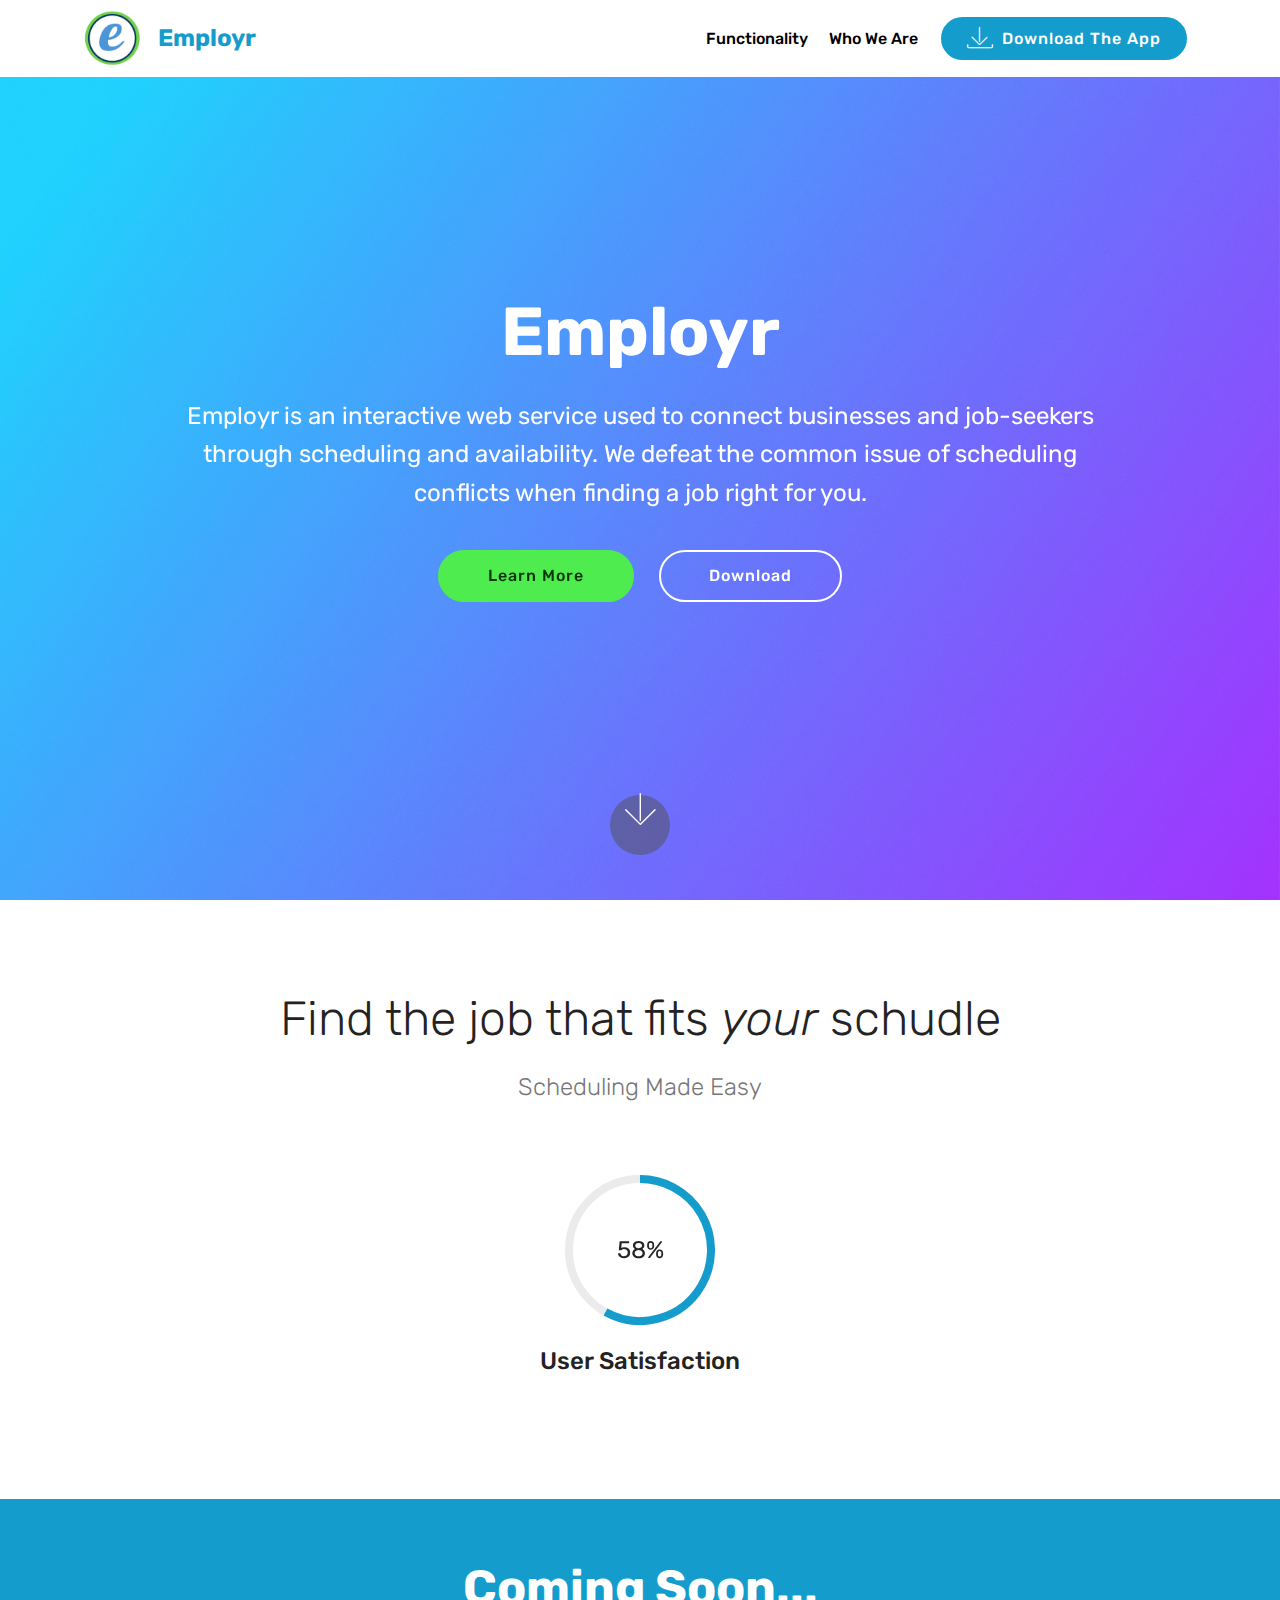
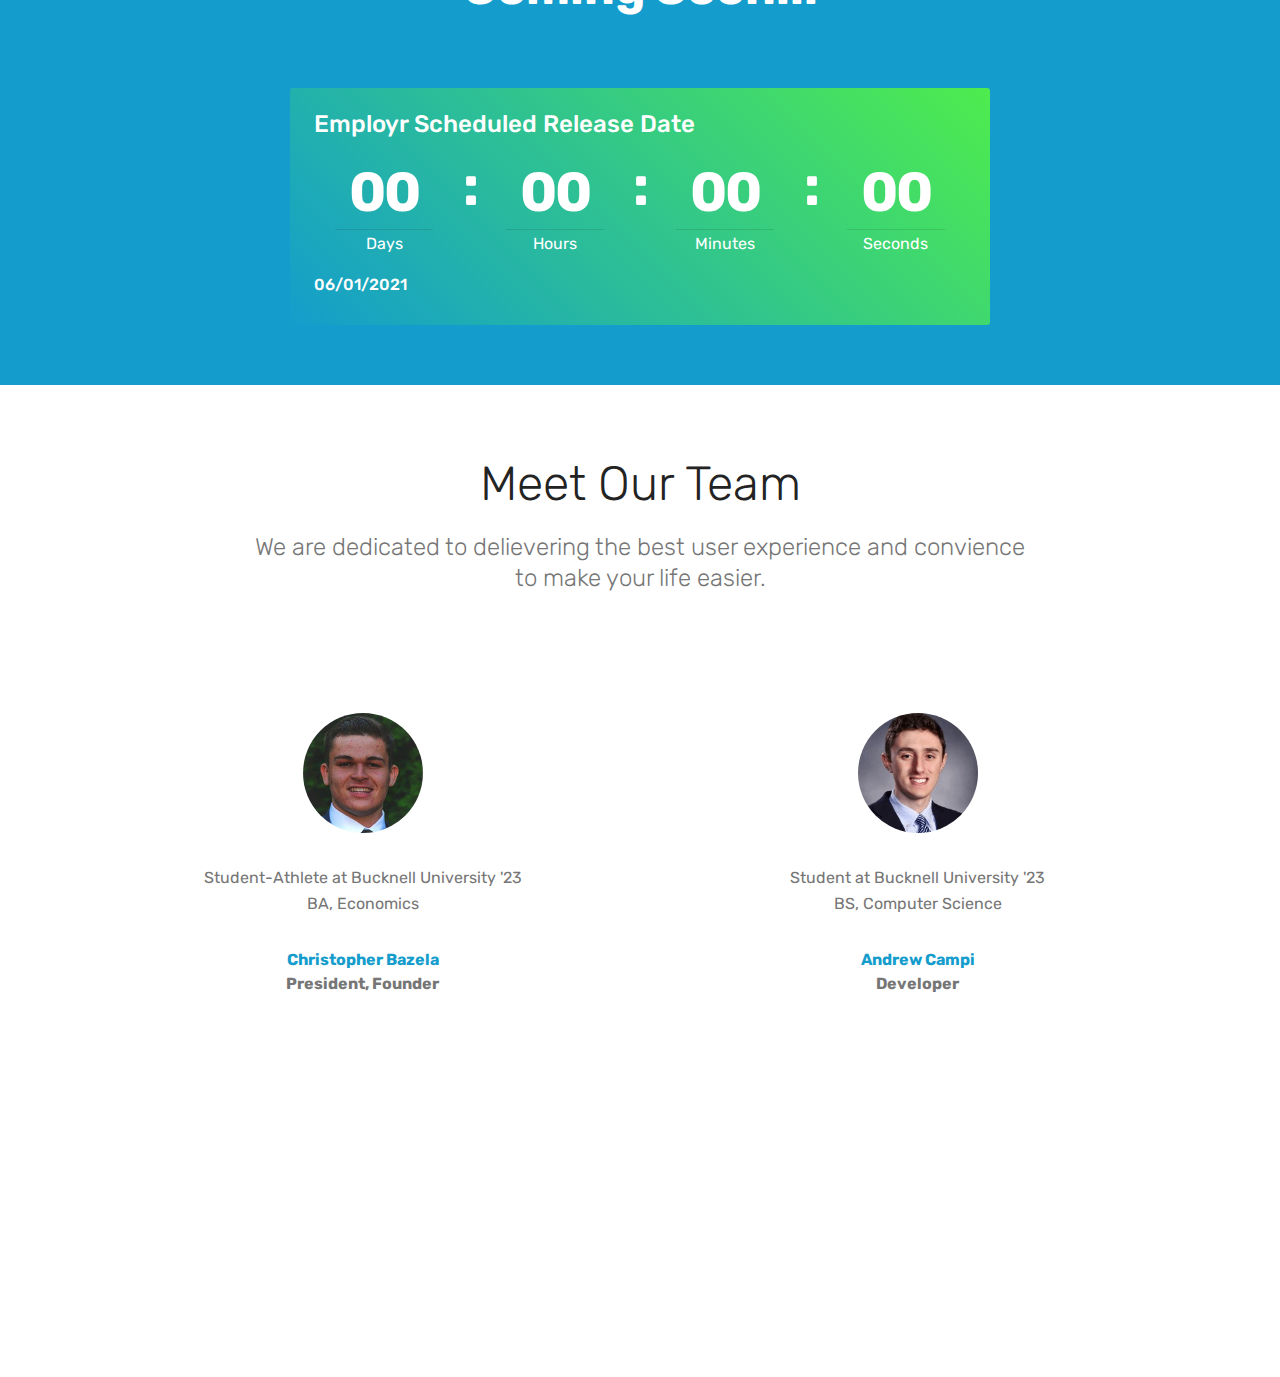
==== index.html @ 2eb3cd63 "create github pages" ====
<!DOCTYPE html>
<html  >
<head>
  <!-- Site made with Mobirise Website Builder v4.12.3, https://mobirise.com -->
  <meta charset="UTF-8">
  <meta http-equiv="X-UA-Compatible" content="IE=edge">
  <meta name="generator" content="Mobirise v4.12.3, mobirise.com">
  <meta name="viewport" content="width=device-width, initial-scale=1, minimum-scale=1">
  <link rel="shortcut icon" href="assets/images/employr1.png" type="image/x-icon">
  <meta name="description" content="">
  
  
  <title>Employr</title>
  <link rel="stylesheet" href="assets/web/assets/mobirise-icons/mobirise-icons.css">
  <link rel="stylesheet" href="assets/bootstrap/css/bootstrap.min.css">
  <link rel="stylesheet" href="assets/bootstrap/css/bootstrap-grid.min.css">
  <link rel="stylesheet" href="assets/bootstrap/css/bootstrap-reboot.min.css">
  <link rel="stylesheet" href="assets/socicon/css/styles.css">
  <link rel="stylesheet" href="assets/dropdown/css/style.css">
  <link rel="stylesheet" href="assets/as-pie-progress/css/progress.min.css">
  <link rel="stylesheet" href="assets/tether/tether.min.css">
  <link rel="stylesheet" href="assets/theme/css/style.css">
  <link rel="preload" as="style" href="assets/mobirise/css/mbr-additional.css"><link rel="stylesheet" href="assets/mobirise/css/mbr-additional.css" type="text/css">
  
  
  
</head>
<body>
  <section class="menu cid-sbrIBU6WSf" once="menu" id="menu2-0">

    

    <nav class="navbar navbar-expand beta-menu navbar-dropdown align-items-center navbar-fixed-top navbar-toggleable-sm">
        <button class="navbar-toggler navbar-toggler-right" type="button" data-toggle="collapse" data-target="#navbarSupportedContent" aria-controls="navbarSupportedContent" aria-expanded="false" aria-label="Toggle navigation">
            <div class="hamburger">
                <span></span>
                <span></span>
                <span></span>
                <span></span>
            </div>
        </button>
        <div class="menu-logo">
            <div class="navbar-brand">
                <span class="navbar-logo">
                    <a href="Downloads.html">
                        <img src="assets/images/employr1.png" alt="Mobirise" title="" style="height: 3.8rem;">
                    </a>
                </span>
                <span class="navbar-caption-wrap"><a class="navbar-caption text-primary display-5" href="index.html">
                        Employr</a></span>
            </div>
        </div>
        <div class="collapse navbar-collapse" id="navbarSupportedContent">
            <ul class="navbar-nav nav-dropdown" data-app-modern-menu="true"><li class="nav-item">
                    <a class="nav-link link text-black display-4" href="Function.html">Functionality</a>
                </li><li class="nav-item"><a class="nav-link link text-black display-4" href="WhoWeAre.html">Who We Are</a></li></ul>
            <div class="navbar-buttons mbr-section-btn"><a class="btn btn-sm btn-primary display-4" href="Downloads.html"><span class="mbri-save mbr-iconfont mbr-iconfont-btn"></span>
                    Download The App</a></div>
        </div>
    </nav>
</section>

<section class="engine"><a href="https://mobirise.info/n">free simple website templates</a></section><section class="cid-sbrJjK91wF mbr-fullscreen mbr-parallax-background" id="header2-2">

    

    

    <div class="container align-center">
        <div class="row justify-content-md-center">
            <div class="mbr-white col-md-10">
                <h1 class="mbr-section-title mbr-bold pb-3 mbr-fonts-style display-1">
                    Employr</h1>
                
                <p class="mbr-text pb-3 mbr-fonts-style display-5">
                    Employr is an interactive web service used to connect businesses and job-seekers through scheduling and availability. We defeat the common issue of scheduling conflicts when finding a job right for you. </p>
                <div class="mbr-section-btn"><a class="btn btn-md btn-success display-4" href="Function.html">Learn More</a>
                    <a class="btn btn-md btn-white-outline display-4" href="Downloads.html">Download</a></div>
            </div>
        </div>
    </div>
    <div class="mbr-arrow hidden-sm-down" aria-hidden="true">
        <a href="#next">
            <i class="mbri-down mbr-iconfont"></i>
        </a>
    </div>
</section>

<section class="progress-bars3 cid-sbrNNLN3CO" id="progress-bars3-9">
 
     

    
    
    <div class="container">
        <h2 class="mbr-section-title pb-3 align-center mbr-fonts-style display-2">Find the job that fits&nbsp;<em>your</em>&nbsp;schudle</h2>

        <h3 class="mbr-section-subtitle mbr-fonts-style display-5">Scheduling Made Easy</h3>
    
        <div class="media-container-row pt-5 mt-2">
            <div class="card p-3 align-center">
                <div class="wrap">
                    <div class="pie_progress progress1" role="progressbar" data-goal="100">
                        <p class="pie_progress__number mbr-fonts-style display-5">15,000</p>
                    </div>
                </div> 
                <div class="mbr-crt-title pt-3">
                    <h4 class="card-title py-2 mbr-fonts-style display-5">
                        User Satisfaction</h4>
                </div>                 
            </div>

            

            

            

            

            
        </div>
</div></section>

<section class="countdown2 cid-sbrNPeKrPD" id="countdown2-a">

    

    

    <div class="container">
        <h2 class="mbr-section-title pb-3 align-center mbr-fonts-style display-2"><strong>
            Coming Soon...</strong></h2>
        
    </div>
    <div class="container pt-5 mt-2">
        <div class=" countdown-cont align-center p-4">
            <div class="event-name align-left mbr-white ">
                <h4 class="mbr-fonts-style display-5">Employr Scheduled Release Date</h4>
            </div>
            <div class="countdown align-center py-2" data-due-date="2021/06/01">
            </div>
            <div class="daysCountdown col-xs-3 col-sm-3 col-md-3" title="Days"></div>
            <div class="hoursCountdown col-xs-3 col-sm-3 col-md-3" title="Hours"></div>
            <div class="minutesCountdown col-xs-3 col-sm-3 col-md-3" title="Minutes"></div>
            <div class="secondsCountdown col-xs-3 col-sm-3 col-md-3" title="Seconds"></div>
            <div class="event-date align-left mbr-white">
                <h5 class="mbr-fonts-style display-7">06/01/2021</h5>
            </div>
        </div>

        
    </div>
</section>

<section class="testimonials1 cid-sbHWPB9RKj" id="testimonials1-n">

    

    
    <div class="container">
        <div class="media-container-row">
            <div class="title col-12 align-center">
                <h2 class="pb-3 mbr-fonts-style display-2">
                    Meet Our Team</h2>
                <h3 class="mbr-section-subtitle mbr-light pb-3 mbr-fonts-style display-5">We are dedicated to delievering the best user experience and convience<br>to make your life easier.</h3>
            </div>
        </div>
    </div>

    <div class="container pt-3 mt-2">
        <div class="media-container-row">
            <div class="mbr-testimonial p-3 align-center col-12 col-md-6">
                <div class="panel-item p-3">
                    <div class="card-block">
                        <div class="testimonial-photo">
                            <a href="WhoWeAre.html"><img src="assets/images/chris-200x200.jpg" alt="" title=""></a>
                        </div>
                        <p class="mbr-text mbr-fonts-style display-7">
                           Student-Athlete at Bucknell University '23<br>BA, Economics<br></p>
                    </div>
                    <div class="card-footer">
                        <div class="mbr-author-name mbr-bold mbr-fonts-style display-7"><a href="WhoWeAre.html"><strong>Christopher Bazela</strong></a></div>
                        <small class="mbr-author-desc mbr-italic mbr-light mbr-fonts-style display-7"><strong>President, Founder</strong></small>
                    </div>
                </div>
            </div>

            <div class="mbr-testimonial p-3 align-center col-12 col-md-6">
                <div class="panel-item p-3">
                    <div class="card-block">
                        <div class="testimonial-photo">
                            <a href="WhoWeAre.html"><img src="assets/images/andrew-193x192.png" alt="" title=""></a>
                        </div>
                        <p class="mbr-text mbr-fonts-style display-7">Student at Bucknell University '23<br>BS, Computer Science</p>
                    </div>
                    <div class="card-footer">
                        <div class="mbr-author-name mbr-bold mbr-fonts-style display-7"><a href="WhoWeAre.html"><strong>Andrew Campi</strong></a></div>
                        <small class="mbr-author-desc mbr-italic mbr-light mbr-fonts-style display-7"><strong>
                               Developer
                        </strong></small>
                    </div>
                </div>
            </div>

            

            

            

            
        </div>
    </div>   
</section>

<section class="footer3 cid-sbrJVJqNOJ mbr-reveal" id="footer3-3">

    

    

    <div class="container">
        <div class="media-container-row content">
            <div class="col-md-2 col-sm-4">
                <div class="mb-3 img-logo">
                    
                         <img src="assets/images/employr1.png" alt="Mobirise" title="">
                    
                </div>
                <p class="mbr-fonts-style foot-logo display-7"></p>
            </div>
            <div class="col-md-3 col-sm-4">
                <p class="mb-4 mbr-fonts-style foot-title display-7">Location</p>
                <p class="mbr-text mbr-links-column mbr-fonts-style display-7">United States</p>
            </div>
            <div class="col-md-3 col-sm-4">
                <p class="mb-4 mbr-fonts-style foot-title display-7">
                    Contact</p>
                <p class="mbr-text mbr-fonts-style mbr-links-column display-7">Email: &nbsp; ___@__.com</p>
            </div>
            <div class="col-md-4 col-sm-12">
                <p class="mb-4 mbr-fonts-style foot-title display-7">Download Links</p>
                <p class="mbr-text form-text mbr-fonts-style display-7"><a href="Downloads.html">IOS</a><br><a href="Downloads.html">Android</a></p>
                

            </div>
        </div>
        <div class="footer-lower">
            <div class="media-container-row">
                <div class="col-sm-12">
                    <hr>
                </div>
            </div>
            <div class="media-container-row">
                <div class="col-sm-6 copyright">
                    <p class="mbr-text mbr-fonts-style display-7">
                        © Copyright 2020 - All Rights Reserved</p>
                </div>
                <div class="col-md-6">
                    <div class="social-list align-right">
                        <div class="soc-item">
                            
                                <span class="mbr-iconfont mbr-iconfont-social socicon-twitter socicon"></span>
                            
                        </div>
                        <div class="soc-item">
                            
                                <span class="mbr-iconfont mbr-iconfont-social socicon-facebook socicon"></span>
                            
                        </div>
                        <div class="soc-item">
                            
                                <span class="mbr-iconfont mbr-iconfont-social socicon-youtube socicon"></span>
                            
                        </div>
                        
                        
                        
                    </div>
                </div>
            </div>
        </div>
    </div>
</section>


  <script src="assets/web/assets/jquery/jquery.min.js"></script>
  <script src="assets/popper/popper.min.js"></script>
  <script src="assets/bootstrap/js/bootstrap.min.js"></script>
  <script src="assets/smoothscroll/smooth-scroll.js"></script>
  <script src="assets/dropdown/js/nav-dropdown.js"></script>
  <script src="assets/dropdown/js/navbar-dropdown.js"></script>
  <script src="assets/touchswipe/jquery.touch-swipe.min.js"></script>
  <script src="assets/parallax/jarallax.min.js"></script>
  <script src="assets/as-pie-progress/jquery-as-pie-progress.min.js"></script>
  <script src="assets/countdown/jquery.countdown.min.js"></script>
  <script src="assets/tether/tether.min.js"></script>
  <script src="assets/theme/js/script.js"></script>
  <script src="assets/formoid/formoid.min.js"></script>
  
  
</body>
</html>
---- assets/web/assets/mobirise-icons/mobirise-icons.css ----
@font-face {
  font-family: 'MobiriseIcons';
  src:  url('mobirise-icons.eot?spat4u');
  src:  url('mobirise-icons.eot?spat4u#iefix') format('embedded-opentype'),
    url('mobirise-icons.ttf?spat4u') format('truetype'),
    url('mobirise-icons.woff?spat4u') format('woff'),
    url('mobirise-icons.svg?spat4u#MobiriseIcons') format('svg');
  font-weight: normal;
  font-style: normal;
  font-display: swap;
}

[class^="mbri-"], [class*=" mbri-"] {
  /* use !important to prevent issues with browser extensions that change fonts */
  font-family: MobiriseIcons !important;
  speak: none;
  font-style: normal;
  font-weight: normal;
  font-variant: normal;
  text-transform: none;
  line-height: 1;

  /* Better Font Rendering =========== */
  -webkit-font-smoothing: antialiased;
  -moz-osx-font-smoothing: grayscale;
}

.mbri-add-submenu:before {
  content: "\e900";
}
.mbri-alert:before {
  content: "\e901";
}
.mbri-align-center:before {
  content: "\e902";
}
.mbri-align-justify:before {
  content: "\e903";
}
.mbri-align-left:before {
  content: "\e904";
}
.mbri-align-right:before {
  content: "\e905";
}
.mbri-android:before {
  content: "\e906";
}
.mbri-apple:before {
  content: "\e907";
}
.mbri-arrow-down:before {
  content: "\e908";
}
.mbri-arrow-next:before {
  content: "\e909";
}
.mbri-arrow-prev:before {
  content: "\e90a";
}
.mbri-arrow-up:before {
  content: "\e90b";
}
.mbri-bold:before {
  content: "\e90c";
}
.mbri-bookmark:before {
  content: "\e90d";
}
.mbri-bootstrap:before {
  content: "\e90e";
}
.mbri-briefcase:before {
  content: "\e90f";
}
.mbri-browse:before {
  content: "\e910";
}
.mbri-bulleted-list:before {
  content: "\e911";
}
.mbri-calendar:before {
  content: "\e912";
}
.mbri-camera:before {
  content: "\e913";
}
.mbri-cart-add:before {
  content: "\e914";
}
.mbri-cart-full:before {
  content: "\e915";
}
.mbri-cash:before {
  content: "\e916";
}
.mbri-change-style:before {
  content: "\e917";
}
.mbri-chat:before {
  content: "\e918";
}
.mbri-clock:before {
  content: "\e919";
}
.mbri-close:before {
  content: "\e91a";
}
.mbri-cloud:before {
  content: "\e91b";
}
.mbri-code:before {
  content: "\e91c";
}
.mbri-contact-form:before {
  content: "\e91d";
}
.mbri-credit-card:before {
  content: "\e91e";
}
.mbri-cursor-click:before {
  content: "\e91f";
}
.mbri-cust-feedback:before {
  content: "\e920";
}
.mbri-database:before {
  content: "\e921";
}
.mbri-delivery:before {
  content: "\e922";
}
.mbri-desktop:before {
  content: "\e923";
}
.mbri-devices:before {
  content: "\e924";
}
.mbri-down:before {
  content: "\e925";
}
.mbri-download:before {
  content: "\e989";
}
.mbri-drag-n-drop:before {
  content: "\e927";
}
.mbri-drag-n-drop2:before {
  content: "\e928";
}
.mbri-edit:before {
  content: "\e929";
}
.mbri-edit2:before {
  content: "\e92a";
}
.mbri-error:before {
  content: "\e92b";
}
.mbri-extension:before {
  content: "\e92c";
}
.mbri-features:before {
  content: "\e92d";
}
.mbri-file:before {
  content: "\e92e";
}
.mbri-flag:before {
  content: "\e92f";
}
.mbri-folder:before {
  content: "\e930";
}
.mbri-gift:before {
  content: "\e931";
}
.mbri-github:before {
  content: "\e932";
}
.mbri-globe:before {
  content: "\e933";
}
.mbri-globe-2:before {
  content: "\e934";
}
.mbri-growing-chart:before {
  content: "\e935";
}
.mbri-hearth:before {
  content: "\e936";
}
.mbri-help:before {
  content: "\e937";
}
.mbri-home:before {
  content: "\e938";
}
.mbri-hot-cup:before {
  content: "\e939";
}
.mbri-idea:before {
  content: "\e93a";
}
.mbri-image-gallery:before {
  content: "\e93b";
}
.mbri-image-slider:before {
  content: "\e93c";
}
.mbri-info:before {
  content: "\e93d";
}
.mbri-italic:before {
  content: "\e93e";
}
.mbri-key:before {
  content: "\e93f";
}
.mbri-laptop:before {
  content: "\e940";
}
.mbri-layers:before {
  content: "\e941";
}
.mbri-left-right:before {
  content: "\e942";
}
.mbri-left:before {
  content: "\e943";
}
.mbri-letter:before {
  content: "\e944";
}
.mbri-like:before {
  content: "\e945";
}
.mbri-link:before {
  content: "\e946";
}
.mbri-lock:before {
  content: "\e947";
}
.mbri-login:before {
  content: "\e948";
}
.mbri-logout:before {
  content: "\e949";
}
.mbri-magic-stick:before {
  content: "\e94a";
}
.mbri-map-pin:before {
  content: "\e94b";
}
.mbri-menu:before {
  content: "\e94c";
}
.mbri-mobile:before {
  content: "\e94d";
}
.mbri-mobile2:before {
  content: "\e94e";
}
.mbri-mobirise:before {
  content: "\e94f";
}
.mbri-more-horizontal:before {
  content: "\e950";
}
.mbri-more-vertical:before {
  content: "\e951";
}
.mbri-music:before {
  content: "\e952";
}
.mbri-new-file:before {
  content: "\e953";
}
.mbri-numbered-list:before {
  content: "\e954";
}
.mbri-opened-folder:before {
  content: "\e955";
}
.mbri-pages:before {
  content: "\e956";
}
.mbri-paper-plane:before {
  content: "\e957";
}
.mbri-paperclip:before {
  content: "\e958";
}
.mbri-photo:before {
  content: "\e959";
}
.mbri-photos:before {
  content: "\e95a";
}
.mbri-pin:before {
  content: "\e95b";
}
.mbri-play:before {
  content: "\e95c";
}
.mbri-plus:before {
  content: "\e95d";
}
.mbri-preview:before {
  content: "\e95e";
}
.mbri-print:before {
  content: "\e95f";
}
.mbri-protect:before {
  content: "\e960";
}
.mbri-question:before {
  content: "\e961";
}
.mbri-quote-left:before {
  content: "\e962";
}
.mbri-quote-right:before {
  content: "\e963";
}
.mbri-refresh:before {
  content: "\e964";
}
.mbri-responsive:before {
  content: "\e965";
}
.mbri-right:before {
  content: "\e966";
}
.mbri-rocket:before {
  content: "\e967";
}
.mbri-sad-face:before {
  content: "\e968";
}
.mbri-sale:before {
  content: "\e969";
}
.mbri-save:before {
  content: "\e96a";
}
.mbri-search:before {
  content: "\e96b";
}
.mbri-setting:before {
  content: "\e96c";
}
.mbri-setting2:before {
  content: "\e96d";
}
.mbri-setting3:before {
  content: "\e96e";
}
.mbri-share:before {
  content: "\e96f";
}
.mbri-shopping-bag:before {
  content: "\e970";
}
.mbri-shopping-basket:before {
  content: "\e971";
}
.mbri-shopping-cart:before {
  content: "\e972";
}
.mbri-sites:before {
  content: "\e973";
}
.mbri-smile-face:before {
  content: "\e974";
}
.mbri-speed:before {
  content: "\e975";
}
.mbri-star:before {
  content: "\e976";
}
.mbri-success:before {
  content: "\e977";
}
.mbri-sun:before {
  content: "\e978";
}
.mbri-sun2:before {
  content: "\e979";
}
.mbri-tablet:before {
  content: "\e97a";
}
.mbri-tablet-vertical:before {
  content: "\e97b";
}
.mbri-target:before {
  content: "\e97c";
}
.mbri-timer:before {
  content: "\e97d";
}
.mbri-to-ftp:before {
  content: "\e97e";
}
.mbri-to-local-drive:before {
  content: "\e97f";
}
.mbri-touch-swipe:before {
  content: "\e980";
}
.mbri-touch:before {
  content: "\e981";
}
.mbri-trash:before {
  content: "\e982";
}
.mbri-underline:before {
  content: "\e983";
}
.mbri-unlink:before {
  content: "\e984";
}
.mbri-unlock:before {
  content: "\e985";
}
.mbri-up-down:before {
  content: "\e986";
}
.mbri-up:before {
  content: "\e987";
}
.mbri-update:before {
  content: "\e988";
}
.mbri-upload:before {
 content: "\e926"; 
}
.mbri-user:before {
  content: "\e98a";
}
.mbri-user2:before {
  content: "\e98b";
}
.mbri-users:before {
  content: "\e98c";
}
.mbri-video:before {
  content: "\e98d";
}
.mbri-video-play:before {
  content: "\e98e";
}
.mbri-watch:before {
  content: "\e98f";
}
.mbri-website-theme:before {
  content: "\e990";
}
.mbri-wifi:before {
  content: "\e991";
}
.mbri-windows:before {
  content: "\e992";
}
.mbri-zoom-out:before {
  content: "\e993";
}
.mbri-redo:before {
  content: "\e994";
}
.mbri-undo:before {
  content: "\e995";
}
---- assets/socicon/css/styles.css ----
@charset "UTF-8";

@font-face {
  font-family: 'Socicon';
  src:  url('../fonts/socicon.eot');
  src:  url('../fonts/socicon.eot?#iefix') format('embedded-opentype'),
    url('../fonts/socicon.woff2') format('woff2'),
    url('../fonts/socicon.ttf') format('truetype'),
    url('../fonts/socicon.woff') format('woff'),
    url('../fonts/socicon.svg#socicon') format('svg');
  font-weight: normal;
  font-style: normal;
}

[data-icon]:before {
  font-family: "socicon" !important;
  content: attr(data-icon);
  font-style: normal !important;
  font-weight: normal !important;
  font-variant: normal !important;
  text-transform: none !important;
  speak: none;
  line-height: 1;
  -webkit-font-smoothing: antialiased;
  -moz-osx-font-smoothing: grayscale;
}

[class^="socicon-"], [class*=" socicon-"] {
  /* use !important to prevent issues with browser extensions that change fonts */
  font-family: 'Socicon' !important;
  speak: none;
  font-style: normal;
  font-weight: normal;
  font-variant: normal;
  text-transform: none;
  line-height: 1;

  /* Better Font Rendering =========== */
  -webkit-font-smoothing: antialiased;
  -moz-osx-font-smoothing: grayscale;
}

.socicon-eitaa:before {
  content: "\e97c";
}
.socicon-soroush:before {
  content: "\e97d";
}
.socicon-bale:before {
  content: "\e97e";
}
.socicon-zazzle:before {
  content: "\e97b";
}
.socicon-society6:before {
  content: "\e97a";
}
.socicon-redbubble:before {
  content: "\e979";
}
.socicon-avvo:before {
  content: "\e978";
}
.socicon-stitcher:before {
  content: "\e977";
}
.socicon-googlehangouts:before {
  content: "\e974";
}
.socicon-dlive:before {
  content: "\e975";
}
.socicon-vsco:before {
  content: "\e976";
}
.socicon-flipboard:before {
  content: "\e973";
}
.socicon-ubuntu:before {
  content: "\e958";
}
.socicon-artstation:before {
  content: "\e959";
}
.socicon-invision:before {
  content: "\e95a";
}
.socicon-torial:before {
  content: "\e95b";
}
.socicon-collectorz:before {
  content: "\e95c";
}
.socicon-seenthis:before {
  content: "\e95d";
}
.socicon-googleplaymusic:before {
  content: "\e95e";
}
.socicon-debian:before {
  content: "\e95f";
}
.socicon-filmfreeway:before {
  content: "\e960";
}
.socicon-gnome:before {
  content: "\e961";
}
.socicon-itchio:before {
  content: "\e962";
}
.socicon-jamendo:before {
  content: "\e963";
}
.socicon-mix:before {
  content: "\e964";
}
.socicon-sharepoint:before {
  content: "\e965";
}
.socicon-tinder:before {
  content: "\e966";
}
.socicon-windguru:before {
  content: "\e967";
}
.socicon-cdbaby:before {
  content: "\e968";
}
.socicon-elementaryos:before {
  content: "\e969";
}
.socicon-stage32:before {
  content: "\e96a";
}
.socicon-tiktok:before {
  content: "\e96b";
}
.socicon-gitter:before {
  content: "\e96c";
}
.socicon-letterboxd:before {
  content: "\e96d";
}
.socicon-threema:before {
  content: "\e96e";
}
.socicon-splice:before {
  content: "\e96f";
}
.socicon-metapop:before {
  content: "\e970";
}
.socicon-naver:before {
  content: "\e971";
}
.socicon-remote:before {
  content: "\e972";
}
.socicon-internet:before {
  content: "\e957";
}
.socicon-moddb:before {
  content: "\e94b";
}
.socicon-indiedb:before {
  content: "\e94c";
}
.socicon-traxsource:before {
  content: "\e94d";
}
.socicon-gamefor:before {
  content: "\e94e";
}
.socicon-pixiv:before {
  content: "\e94f";
}
.socicon-myanimelist:before {
  content: "\e950";
}
.socicon-blackberry:before {
  content: "\e951";
}
.socicon-wickr:before {
  content: "\e952";
}
.socicon-spip:before {
  content: "\e953";
}
.socicon-napster:before {
  content: "\e954";
}
.socicon-beatport:before {
  content: "\e955";
}
.socicon-hackerone:before {
  content: "\e956";
}
.socicon-hackernews:before {
  content: "\e946";
}
.socicon-smashwords:before {
  content: "\e947";
}
.socicon-kobo:before {
  content: "\e948";
}
.socicon-bookbub:before {
  content: "\e949";
}
.socicon-mailru:before {
  content: "\e94a";
}
.socicon-gitlab:before {
  content: "\e945";
}
.socicon-instructables:before {
  content: "\e944";
}
.socicon-portfolio:before {
  content: "\e943";
}
.socicon-codered:before {
  content: "\e940";
}
.socicon-origin:before {
  content: "\e941";
}
.socicon-nextdoor:before {
  content: "\e942";
}
.socicon-udemy:before {
  content: "\e93f";
}
.socicon-livemaster:before {
  content: "\e93e";
}
.socicon-crunchbase:before {
  content: "\e93b";
}
.socicon-homefy:before {
  content: "\e93c";
}
.socicon-calendly:before {
  content: "\e93d";
}
.socicon-realtor:before {
  content: "\e90f";
}
.socicon-tidal:before {
  content: "\e910";
}
.socicon-qobuz:before {
  content: "\e911";
}
.socicon-natgeo:before {
  content: "\e912";
}
.socicon-mastodon:before {
  content: "\e913";
}
.socicon-unsplash:before {
  content: "\e914";
}
.socicon-homeadvisor:before {
  content: "\e915";
}
.socicon-angieslist:before {
  content: "\e916";
}
.socicon-codepen:before {
  content: "\e917";
}
.socicon-slack:before {
  content: "\e918";
}
.socicon-openaigym:before {
  content: "\e919";
}
.socicon-logmein:before {
  content: "\e91a";
}
.socicon-fiverr:before {
  content: "\e91b";
}
.socicon-gotomeeting:before {
  content: "\e91c";
}
.socicon-aliexpress:before {
  content: "\e91d";
}
.socicon-guru:before {
  content: "\e91e";
}
.socicon-appstore:before {
  content: "\e91f";
}
.socicon-homes:before {
  content: "\e920";
}
.socicon-zoom:before {
  content: "\e921";
}
.socicon-alibaba:before {
  content: "\e922";
}
.socicon-craigslist:before {
  content: "\e923";
}
.socicon-wix:before {
  content: "\e924";
}
.socicon-redfin:before {
  content: "\e925";
}
.socicon-googlecalendar:before {
  content: "\e926";
}
.socicon-shopify:before {
  content: "\e927";
}
.socicon-freelancer:before {
  content: "\e928";
}
.socicon-seedrs:before {
  content: "\e929";
}
.socicon-bing:before {
  content: "\e92a";
}
.socicon-doodle:before {
  content: "\e92b";
}
.socicon-bonanza:before {
  content: "\e92c";
}
.socicon-squarespace:before {
  content: "\e92d";
}
.socicon-toptal:before {
  content: "\e92e";
}
.socicon-gust:before {
  content: "\e92f";
}
.socicon-ask:before {
  content: "\e930";
}
.socicon-trulia:before {
  content: "\e931";
}
.socicon-loomly:before {
  content: "\e932";
}
.socicon-ghost:before {
  content: "\e933";
}
.socicon-upwork:before {
  content: "\e934";
}
.socicon-fundable:before {
  content: "\e935";
}
.socicon-booking:before {
  content: "\e936";
}
.socicon-googlemaps:before {
  content: "\e937";
}
.socicon-zillow:before {
  content: "\e938";
}
.socicon-niconico:before {
  content: "\e939";
}
.socicon-toneden:before {
  content: "\e93a";
}
.socicon-augment:before {
  content: "\e908";
}
.socicon-bitbucket:before {
  content: "\e909";
}
.socicon-fyuse:before {
  content: "\e90a";
}
.socicon-yt-gaming:before {
  content: "\e90b";
}
.socicon-sketchfab:before {
  content: "\e90c";
}
.socicon-mobcrush:before {
  content: "\e90d";
}
.socicon-microsoft:before {
  content: "\e90e";
}
.socicon-pandora:before {
  content: "\e907";
}
.socicon-messenger:before {
  content: "\e906";
}
.socicon-gamewisp:before {
  content: "\e905";
}
.socicon-bloglovin:before {
  content: "\e904";
}
.socicon-tunein:before {
  content: "\e903";
}
.socicon-gamejolt:before {
  content: "\e901";
}
.socicon-trello:before {
  content: "\e902";
}
.socicon-spreadshirt:before {
  content: "\e900";
}
.socicon-500px:before {
  content: "\e000";
}
.socicon-8tracks:before {
  content: "\e001";
}
.socicon-airbnb:before {
  content: "\e002";
}
.socicon-alliance:before {
  content: "\e003";
}
.socicon-amazon:before {
  content: "\e004";
}
.socicon-amplement:before {
  content: "\e005";
}
.socicon-android:before {
  content: "\e006";
}
.socicon-angellist:before {
  content: "\e007";
}
.socicon-apple:before {
  content: "\e008";
}
.socicon-appnet:before {
  content: "\e009";
}
.socicon-baidu:before {
  content: "\e00a";
}
.socicon-bandcamp:before {
  content: "\e00b";
}
.socicon-battlenet:before {
  content: "\e00c";
}
.socicon-mixer:before {
  content: "\e00d";
}
.socicon-bebee:before {
  content: "\e00e";
}
.socicon-bebo:before {
  content: "\e00f";
}
.socicon-behance:before {
  content: "\e010";
}
.socicon-blizzard:before {
  content: "\e011";
}
.socicon-blogger:before {
  content: "\e012";
}
.socicon-buffer:before {
  content: "\e013";
}
.socicon-chrome:before {
  content: "\e014";
}
.socicon-coderwall:before {
  content: "\e015";
}
.socicon-curse:before {
  content: "\e016";
}
.socicon-dailymotion:before {
  content: "\e017";
}
.socicon-deezer:before {
  content: "\e018";
}
.socicon-delicious:before {
  content: "\e019";
}
.socicon-deviantart:before {
  content: "\e01a";
}
.socicon-diablo:before {
  content: "\e01b";
}
.socicon-digg:before {
  content: "\e01c";
}
.socicon-discord:before {
  content: "\e01d";
}
.socicon-disqus:before {
  content: "\e01e";
}
.socicon-douban:before {
  content: "\e01f";
}
.socicon-draugiem:before {
  content: "\e020";
}
.socicon-dribbble:before {
  content: "\e021";
}
.socicon-drupal:before {
  content: "\e022";
}
.socicon-ebay:before {
  content: "\e023";
}
.socicon-ello:before {
  content: "\e024";
}
.socicon-endomodo:before {
  content: "\e025";
}
.socicon-envato:before {
  content: "\e026";
}
.socicon-etsy:before {
  content: "\e027";
}
.socicon-facebook:before {
  content: "\e028";
}
.socicon-feedburner:before {
  content: "\e029";
}
.socicon-filmweb:before {
  content: "\e02a";
}
.socicon-firefox:before {
  content: "\e02b";
}
.socicon-flattr:before {
  content: "\e02c";
}
.socicon-flickr:before {
  content: "\e02d";
}
.socicon-formulr:before {
  content: "\e02e";
}
.socicon-forrst:before {
  content: "\e02f";
}
.socicon-foursquare:before {
  content: "\e030";
}
.socicon-friendfeed:before {
  content: "\e031";
}
.socicon-github:before {
  content: "\e032";
}
.socicon-goodreads:before {
  content: "\e033";
}
.socicon-google:before {
  content: "\e034";
}
.socicon-googlescholar:before {
  content: "\e035";
}
.socicon-googlegroups:before {
  content: "\e036";
}
.socicon-googlephotos:before {
  content: "\e037";
}
.socicon-googleplus:before {
  content: "\e038";
}
.socicon-grooveshark:before {
  content: "\e039";
}
.socicon-hackerrank:before {
  content: "\e03a";
}
.socicon-hearthstone:before {
  content: "\e03b";
}
.socicon-hellocoton:before {
  content: "\e03c";
}
.socicon-heroes:before {
  content: "\e03d";
}
.socicon-smashcast:before {
  content: "\e03e";
}
.socicon-horde:before {
  content: "\e03f";
}
.socicon-houzz:before {
  content: "\e040";
}
.socicon-icq:before {
  content: "\e041";
}
.socicon-identica:before {
  content: "\e042";
}
.socicon-imdb:before {
  content: "\e043";
}
.socicon-instagram:before {
  content: "\e044";
}
.socicon-issuu:before {
  content: "\e045";
}
.socicon-istock:before {
  content: "\e046";
}
.socicon-itunes:before {
  content: "\e047";
}
.socicon-keybase:before {
  content: "\e048";
}
.socicon-lanyrd:before {
  content: "\e049";
}
.socicon-lastfm:before {
  content: "\e04a";
}
.socicon-line:before {
  content: "\e04b";
}
.socicon-linkedin:before {
  content: "\e04c";
}
.socicon-livejournal:before {
  content: "\e04d";
}
.socicon-lyft:before {
  content: "\e04e";
}
.socicon-macos:before {
  content: "\e04f";
}
.socicon-mail:before {
  content: "\e050";
}
.socicon-medium:before {
  content: "\e051";
}
.socicon-meetup:before {
  content: "\e052";
}
.socicon-mixcloud:before {
  content: "\e053";
}
.socicon-modelmayhem:before {
  content: "\e054";
}
.socicon-mumble:before {
  content: "\e055";
}
.socicon-myspace:before {
  content: "\e056";
}
.socicon-newsvine:before {
  content: "\e057";
}
.socicon-nintendo:before {
  content: "\e058";
}
.socicon-npm:before {
  content: "\e059";
}
.socicon-odnoklassniki:before {
  content: "\e05a";
}
.socicon-openid:before {
  content: "\e05b";
}
.socicon-opera:before {
  content: "\e05c";
}
.socicon-outlook:before {
  content: "\e05d";
}
.socicon-overwatch:before {
  content: "\e05e";
}
.socicon-patreon:before {
  content: "\e05f";
}
.socicon-paypal:before {
  content: "\e060";
}
.socicon-periscope:before {
  content: "\e061";
}
.socicon-persona:before {
  content: "\e062";
}
.socicon-pinterest:before {
  content: "\e063";
}
.socicon-play:before {
  content: "\e064";
}
.socicon-player:before {
  content: "\e065";
}
.socicon-playstation:before {
  content: "\e066";
}
.socicon-pocket:before {
  content: "\e067";
}
.socicon-qq:before {
  content: "\e068";
}
.socicon-quora:before {
  content: "\e069";
}
.socicon-raidcall:before {
  content: "\e06a";
}
.socicon-ravelry:before {
  content: "\e06b";
}
.socicon-reddit:before {
  content: "\e06c";
}
.socicon-renren:before {
  content: "\e06d";
}
.socicon-researchgate:before {
  content: "\e06e";
}
.socicon-residentadvisor:before {
  content: "\e06f";
}
.socicon-reverbnation:before {
  content: "\e070";
}
.socicon-rss:before {
  content: "\e071";
}
.socicon-sharethis:before {
  content: "\e072";
}
.socicon-skype:before {
  content: "\e073";
}
.socicon-slideshare:before {
  content: "\e074";
}
.socicon-smugmug:before {
  content: "\e075";
}
.socicon-snapchat:before {
  content: "\e076";
}
.socicon-songkick:before {
  content: "\e077";
}
.socicon-soundcloud:before {
  content: "\e078";
}
.socicon-spotify:before {
  content: "\e079";
}
.socicon-stackexchange:before {
  content: "\e07a";
}
.socicon-stackoverflow:before {
  content: "\e07b";
}
.socicon-starcraft:before {
  content: "\e07c";
}
.socicon-stayfriends:before {
  content: "\e07d";
}
.socicon-steam:before {
  content: "\e07e";
}
.socicon-storehouse:before {
  content: "\e07f";
}
.socicon-strava:before {
  content: "\e080";
}
.socicon-streamjar:before {
  content: "\e081";
}
.socicon-stumbleupon:before {
  content: "\e082";
}
.socicon-swarm:before {
  content: "\e083";
}
.socicon-teamspeak:before {
  content: "\e084";
}
.socicon-teamviewer:before {
  content: "\e085";
}
.socicon-technorati:before {
  content: "\e086";
}
.socicon-telegram:before {
  content: "\e087";
}
.socicon-tripadvisor:before {
  content: "\e088";
}
.socicon-tripit:before {
  content: "\e089";
}
.socicon-triplej:before {
  content: "\e08a";
}
.socicon-tumblr:before {
  content: "\e08b";
}
.socicon-twitch:before {
  content: "\e08c";
}
.socicon-twitter:before {
  content: "\e08d";
}
.socicon-uber:before {
  content: "\e08e";
}
.socicon-ventrilo:before {
  content: "\e08f";
}
.socicon-viadeo:before {
  content: "\e090";
}
.socicon-viber:before {
  content: "\e091";
}
.socicon-viewbug:before {
  content: "\e092";
}
.socicon-vimeo:before {
  content: "\e093";
}
.socicon-vine:before {
  content: "\e094";
}
.socicon-vkontakte:before {
  content: "\e095";
}
.socicon-warcraft:before {
  content: "\e096";
}
.socicon-wechat:before {
  content: "\e097";
}
.socicon-weibo:before {
  content: "\e098";
}
.socicon-whatsapp:before {
  content: "\e099";
}
.socicon-wikipedia:before {
  content: "\e09a";
}
.socicon-windows:before {
  content: "\e09b";
}
.socicon-wordpress:before {
  content: "\e09c";
}
.socicon-wykop:before {
  content: "\e09d";
}
.socicon-xbox:before {
  content: "\e09e";
}
.socicon-xing:before {
  content: "\e09f";
}
.socicon-yahoo:before {
  content: "\e0a0";
}
.socicon-yammer:before {
  content: "\e0a1";
}
.socicon-yandex:before {
  content: "\e0a2";
}
.socicon-yelp:before {
  content: "\e0a3";
}
.socicon-younow:before {
  content: "\e0a4";
}
.socicon-youtube:before {
  content: "\e0a5";
}
.socicon-zapier:before {
  content: "\e0a6";
}
.socicon-zerply:before {
  content: "\e0a7";
}
.socicon-zomato:before {
  content: "\e0a8";
}
.socicon-zynga:before {
  content: "\e0a9";
}
---- assets/dropdown/css/style.css ----
.navbar-dropdown {
  left: 0;
  padding: 0;
  position: absolute;
  right: 0;
  top: 0;
  transition: all 0.45s ease;
  z-index: 1030;
  background: #282828; }
  .navbar-dropdown .navbar-logo {
    margin-right: 0.8rem;
    transition: margin 0.3s ease-in-out;
    vertical-align: middle; }
    .navbar-dropdown .navbar-logo img {
      height: 3.125rem;
      transition: all 0.3s ease-in-out; }
    .navbar-dropdown .navbar-logo.mbr-iconfont {
      font-size: 3.125rem;
      line-height: 3.125rem; }
  .navbar-dropdown .navbar-caption {
    font-weight: 700;
    white-space: normal;
    vertical-align: -4px;
    line-height: 3.125rem !important; }
    .navbar-dropdown .navbar-caption, .navbar-dropdown .navbar-caption:hover {
      color: inherit;
      text-decoration: none; }
  .navbar-dropdown .mbr-iconfont + .navbar-caption {
    vertical-align: -1px; }
  .navbar-dropdown.navbar-fixed-top {
    position: fixed; }
  .navbar-dropdown .navbar-brand span {
    vertical-align: -4px; }
  .navbar-dropdown.bg-color.transparent {
    background: none; }
  .navbar-dropdown.navbar-short .navbar-brand {
    padding: 0.625rem 0; }
    .navbar-dropdown.navbar-short .navbar-brand span {
      vertical-align: -1px; }
  .navbar-dropdown.navbar-short .navbar-caption {
    line-height: 2.375rem !important;
    vertical-align: -2px; }
  .navbar-dropdown.navbar-short .navbar-logo {
    margin-right: 0.5rem; }
    .navbar-dropdown.navbar-short .navbar-logo img {
      height: 2.375rem; }
    .navbar-dropdown.navbar-short .navbar-logo.mbr-iconfont {
      font-size: 2.375rem;
      line-height: 2.375rem; }
  .navbar-dropdown.navbar-short .mbr-table-cell {
    height: 3.625rem; }
  .navbar-dropdown .navbar-close {
    left: 0.6875rem;
    position: fixed;
    top: 0.75rem;
    z-index: 1000; }
  .navbar-dropdown .hamburger-icon {
    content: "";
    display: inline-block;
    vertical-align: middle;
    width: 16px;
    -webkit-box-shadow: 0 -6px 0 1px #282828,0 0 0 1px #282828,0 6px 0 1px #282828;
    -moz-box-shadow: 0 -6px 0 1px #282828,0 0 0 1px #282828,0 6px 0 1px #282828;
    box-shadow: 0 -6px 0 1px #282828,0 0 0 1px #282828,0 6px 0 1px #282828; }

.dropdown-menu .dropdown-toggle[data-toggle="dropdown-submenu"]::after {
  border-bottom: 0.35em solid transparent;
  border-left: 0.35em solid;
  border-right: 0;
  border-top: 0.35em solid transparent;
  margin-left: 0.3rem; }

.dropdown-menu .dropdown-item:focus {
  outline: 0; }

.nav-dropdown {
  font-size: 0.75rem;
  font-weight: 500;
  height: auto !important; }
  .nav-dropdown .nav-btn {
    padding-left: 1rem; }
  .nav-dropdown .link {
    margin: .667em 1.667em;
    font-weight: 500;
    padding: 0;
    transition: color .2s ease-in-out; }
    .nav-dropdown .link.dropdown-toggle {
      margin-right: 2.583em; }
      .nav-dropdown .link.dropdown-toggle::after {
        margin-left: .25rem;
        border-top: 0.35em solid;
        border-right: 0.35em solid transparent;
        border-left: 0.35em solid transparent;
        border-bottom: 0; }
      .nav-dropdown .link.dropdown-toggle[aria-expanded="true"] {
        margin: 0;
        padding: 0.667em 3.263em  0.667em 1.667em; }
  .nav-dropdown .link::after,
  .nav-dropdown .dropdown-item::after {
    color: inherit; }
  .nav-dropdown .btn {
    font-size: 0.75rem;
    font-weight: 700;
    letter-spacing: 0;
    margin-bottom: 0;
    padding-left: 1.25rem;
    padding-right: 1.25rem; }
  .nav-dropdown .dropdown-menu {
    border-radius: 0;
    border: 0;
    left: 0;
    margin: 0;
    padding-bottom: 1.25rem;
    padding-top: 1.25rem;
    position: relative; }
  .nav-dropdown .dropdown-submenu {
    margin-left: 0.125rem;
    top: 0; }
  .nav-dropdown .dropdown-item {
    font-weight: 500;
    line-height: 2;
    padding: 0.3846em 4.615em 0.3846em 1.5385em;
    position: relative;
    transition: color .2s ease-in-out, background-color .2s ease-in-out; }
    .nav-dropdown .dropdown-item::after {
      margin-top: -0.3077em;
      position: absolute;
      right: 1.1538em;
      top: 50%; }
    .nav-dropdown .dropdown-item:focus, .nav-dropdown .dropdown-item:hover {
      background: none; }

@media (max-width: 767px) {
  .nav-dropdown.navbar-toggleable-sm {
    bottom: 0;
    display: none;
    left: 0;
    overflow-x: hidden;
    position: fixed;
    top: 0;
    transform: translateX(-100%);
    -ms-transform: translateX(-100%);
    -webkit-transform: translateX(-100%);
    width: 18.75rem;
    z-index: 999; } }
.nav-dropdown.navbar-toggleable-xl {
  bottom: 0;
  display: none;
  left: 0;
  overflow-x: hidden;
  position: fixed;
  top: 0;
  transform: translateX(-100%);
  -ms-transform: translateX(-100%);
  -webkit-transform: translateX(-100%);
  width: 18.75rem;
  z-index: 999; }

.nav-dropdown-sm {
  display: block !important;
  overflow-x: hidden;
  overflow: auto;
  padding-top: 3.875rem; }
  .nav-dropdown-sm::after {
    content: "";
    display: block;
    height: 3rem;
    width: 100%; }
  .nav-dropdown-sm.collapse.in ~ .navbar-close {
    display: block !important; }
  .nav-dropdown-sm.collapsing, .nav-dropdown-sm.collapse.in {
    transform: translateX(0);
    -ms-transform: translateX(0);
    -webkit-transform: translateX(0);
    transition: all 0.25s ease-out;
    -webkit-transition: all 0.25s ease-out;
    background: #282828; }
  .nav-dropdown-sm.collapsing[aria-expanded="false"] {
    transform: translateX(-100%);
    -ms-transform: translateX(-100%);
    -webkit-transform: translateX(-100%); }
  .nav-dropdown-sm .nav-item {
    display: block;
    margin-left: 0 !important;
    padding-left: 0; }
  .nav-dropdown-sm .link,
  .nav-dropdown-sm .dropdown-item {
    border-top: 1px dotted rgba(255, 255, 255, 0.1);
    font-size: 0.8125rem;
    line-height: 1.6;
    margin: 0 !important;
    padding: 0.875rem 2.4rem 0.875rem 1.5625rem !important;
    position: relative;
    white-space: normal; }
    .nav-dropdown-sm .link:focus, .nav-dropdown-sm .link:hover,
    .nav-dropdown-sm .dropdown-item:focus,
    .nav-dropdown-sm .dropdown-item:hover {
      background: rgba(0, 0, 0, 0.2) !important;
      color: #c0a375; }
  .nav-dropdown-sm .nav-btn {
    position: relative;
    padding: 1.5625rem 1.5625rem 0 1.5625rem; }
    .nav-dropdown-sm .nav-btn::before {
      border-top: 1px dotted rgba(255, 255, 255, 0.1);
      content: "";
      left: 0;
      position: absolute;
      top: 0;
      width: 100%; }
    .nav-dropdown-sm .nav-btn + .nav-btn {
      padding-top: 0.625rem; }
      .nav-dropdown-sm .nav-btn + .nav-btn::before {
        display: none; }
  .nav-dropdown-sm .btn {
    padding: 0.625rem 0; }
  .nav-dropdown-sm .dropdown-toggle[data-toggle="dropdown-submenu"]::after {
    margin-left: .25rem;
    border-top: 0.35em solid;
    border-right: 0.35em solid transparent;
    border-left: 0.35em solid transparent;
    border-bottom: 0; }
  .nav-dropdown-sm .dropdown-toggle[data-toggle="dropdown-submenu"][aria-expanded="true"]::after {
    border-top: 0;
    border-right: 0.35em solid transparent;
    border-left: 0.35em solid transparent;
    border-bottom: 0.35em solid; }
  .nav-dropdown-sm .dropdown-menu {
    margin: 0;
    padding: 0;
    position: relative;
    top: 0;
    left: 0;
    width: 100%;
    border: 0;
    float: none;
    border-radius: 0;
    background: none; }
  .nav-dropdown-sm .dropdown-submenu {
    left: 100%;
    margin-left: 0.125rem;
    margin-top: -1.25rem;
    top: 0; }

.navbar-toggleable-sm .nav-dropdown .dropdown-menu {
  position: absolute; }

.navbar-toggleable-sm .nav-dropdown .dropdown-submenu {
  left: 100%;
  margin-left: 0.125rem;
  margin-top: -1.25rem;
  top: 0; }

.navbar-toggleable-sm.opened .nav-dropdown .dropdown-menu {
  position: relative; }

.navbar-toggleable-sm.opened .nav-dropdown .dropdown-submenu {
  left: 0;
  margin-left: 00rem;
  margin-top: 0rem;
  top: 0; }

.is-builder .nav-dropdown.collapsing {
  transition: none !important; }

/*# sourceMappingURL=style.css.map */
---- assets/as-pie-progress/css/progress.min.css ----
/**
* jQuery asPieProgress
* A jQuery plugin that animate the progress bar
* Compiled: Fri Sep 02 2016 14:07:00 GMT+0800 (CST)
* @version v0.3.4
* @link https://github.com/amazingSurge/jquery-asPieProgress
* @copyright LGPL-3.0
*/
.pie_progress{position:relative;text-align:center;-webkit-transform-style:preserve-3d;transform-style:preserve-3d}.pie_progress svg{margin:0 auto}.pie_progress__content,.pie_progress__icon,.pie_progress__label,.pie_progress__number{position:absolute;top:50%;left:0;width:100%;-webkit-transform:translateY(-50%);-ms-transform:translateY(-50%);transform:translateY(-50%)}.pie_progress__number{font-size:42px}.pie_progress__label{margin-top:32px;font-size:12px}.pie_progress__svg{position:relative;display:inline-block;width:100%;padding-bottom:100%;overflow:hidden;vertical-align:middle}.pie_progress__svg svg{position:absolute;top:0;left:0;display:inline-block}
---- assets/theme/css/style.css ----
@charset "UTF-8";
/*!
 * Mobirise v4 theme (https://mobirise.com/)
 * Copyright 2017 Mobirise
 */
section {
  background-color: #eeeeee;
}

body {
  font-style: normal;
  line-height: 1.5;
}

section,
.container,
.container-fluid {
  position: relative;
  word-wrap: break-word;
}

a.mbr-iconfont:hover {
  text-decoration: none;
}

.article .lead p,
.article .lead ul,
.article .lead ol,
.article .lead pre,
.article .lead blockquote {
  margin-bottom: 0;
}

ul,
ol,
pre,
blockquote {
  margin-bottom: 2.3125rem;
}

pre {
  background: #f4f4f4;
  padding: 10px 24px;
  white-space: pre-wrap;
}

.inactive {
  -webkit-user-select: none;
  -moz-user-select: none;
  -ms-user-select: none;
  user-select: none;
  pointer-events: none;
  -webkit-user-drag: none;
  user-drag: none;
}

.mbr-section__comments .row {
  justify-content: center;
  -webkit-justify-content: center;
}

a {
  font-style: normal;
  font-weight: 400;
  cursor: pointer;
}
a, a:hover {
  text-decoration: none;
}

figure {
  margin-bottom: 0;
}

body {
  color: #232323;
}

h1,
h2,
h3,
h4,
h5,
h6,
.h1,
.h2,
.h3,
.h4,
.h5,
.h6,
.display-1,
.display-2,
.display-3,
.display-4 {
  line-height: 1;
  word-break: break-word;
  word-wrap: break-word;
}

.mbr-section-title {
  font-style: normal;
  line-height: 1.2;
}

.mbr-section-subtitle {
  line-height: 1.3;
}

.mbr-text {
  font-style: normal;
  line-height: 1.6;
}

b,
strong {
  font-weight: bold;
}

blockquote {
  padding: 10px 0 10px 20px;
  position: relative;
  border-left: 2px solid;
  border-color: #ff3366;
}

input:-webkit-autofill, input:-webkit-autofill:hover, input:-webkit-autofill:focus, input:-webkit-autofill:active {
  transition-delay: 9999s;
  transition-property: background-color, color;
}

textarea[type=hidden] {
  display: none;
}

body {
  position: relative;
}

section {
  background-position: 50% 50%;
  background-repeat: no-repeat;
  background-size: cover;
}
section .mbr-background-video,
section .mbr-background-video-preview {
  position: absolute;
  bottom: 0;
  left: 0;
  right: 0;
  top: 0;
}

.hidden {
  visibility: hidden;
}

.mbr-z-index20 {
  z-index: 20;
}

/*! Base colors */
.mbr-white {
  color: #ffffff;
}

.mbr-black {
  color: #000000;
}

.mbr-bg-white {
  background-color: #ffffff;
}

.mbr-bg-black {
  background-color: #000000;
}

/*! Text-aligns */
.align-left {
  text-align: left;
}

.align-center {
  text-align: center;
}

.align-right {
  text-align: right;
}

@media (max-width: 767px) {
  .align-left,
.align-center,
.align-right,
.mbr-section-btn,
.mbr-section-title {
    text-align: center;
  }
}
/*! Font-weight  */
.mbr-light {
  font-weight: 300;
}

.mbr-regular {
  font-weight: 400;
}

.mbr-semibold {
  font-weight: 500;
}

.mbr-bold {
  font-weight: 700;
}

/*! Media  */
.media-size-item {
  -webkit-flex: 1 1 auto;
  -moz-flex: 1 1 auto;
  -ms-flex: 1 1 auto;
  -o-flex: 1 1 auto;
  flex: 1 1 auto;
}

.media-content {
  -webkit-flex-basis: 100%;
  flex-basis: 100%;
}

.media-container-row {
  display: -ms-flexbox;
  display: -webkit-flex;
  display: flex;
  -webkit-flex-direction: row;
  -ms-flex-direction: row;
  flex-direction: row;
  -webkit-flex-wrap: wrap;
  -ms-flex-wrap: wrap;
  flex-wrap: wrap;
  -webkit-justify-content: center;
  -ms-flex-pack: center;
  justify-content: center;
  -webkit-align-content: center;
  -ms-flex-line-pack: center;
  align-content: center;
  -webkit-align-items: start;
  -ms-flex-align: start;
  align-items: start;
}
.media-container-row .media-size-item {
  width: 400px;
}

.media-container-column {
  display: -ms-flexbox;
  display: -webkit-flex;
  display: flex;
  -webkit-flex-direction: column;
  -ms-flex-direction: column;
  flex-direction: column;
  -webkit-flex-wrap: wrap;
  -ms-flex-wrap: wrap;
  flex-wrap: wrap;
  -webkit-justify-content: center;
  -ms-flex-pack: center;
  justify-content: center;
  -webkit-align-content: center;
  -ms-flex-line-pack: center;
  align-content: center;
  -webkit-align-items: stretch;
  -ms-flex-align: stretch;
  align-items: stretch;
}
.media-container-column > * {
  width: 100%;
}

@media (min-width: 992px) {
  .media-container-row {
    -webkit-flex-wrap: nowrap;
    -ms-flex-wrap: nowrap;
    flex-wrap: nowrap;
  }
}
figure {
  overflow: hidden;
}

figure[mbr-media-size] {
  transition: width 0.1s;
}

.mbr-figure img,
.mbr-figure iframe {
  display: block;
  width: 100%;
}

.card {
  background-color: transparent;
  border: none;
}

.card-box {
  width: 100%;
}

.card-img {
  text-align: center;
  flex-shrink: 0;
  -webkit-flex-shrink: 0;
}

.media {
  max-width: 100%;
  margin: 0 auto;
}

.mbr-figure {
  -ms-flex-item-align: center;
  -ms-grid-row-align: center;
  -webkit-align-self: center;
  align-self: center;
}

.media-container > div {
  max-width: 100%;
}

.mbr-figure img,
.card-img img {
  width: 100%;
}

@media (max-width: 991px) {
  .media-size-item {
    width: auto !important;
  }

  .media {
    width: auto;
  }

  .mbr-figure {
    width: 100% !important;
  }
}
/*! Buttons */
.btn {
  font-weight: 500;
  border-width: 2px;
  font-style: normal;
  letter-spacing: 1px;
  margin: 0.4rem 0.8rem;
  white-space: normal;
  -webkit-transition: all 0.3s ease-in-out;
  -moz-transition: all 0.3s ease-in-out;
  transition: all 0.3s ease-in-out;
  display: inline-flex;
  align-items: center;
  justify-content: center;
  word-break: break-word;
  -webkit-align-items: center;
  -webkit-justify-content: center;
  display: -webkit-inline-flex;
}

.btn-sm {
  font-weight: 500;
  letter-spacing: 1px;
  -webkit-transition: all 0.3s ease-in-out;
  -moz-transition: all 0.3s ease-in-out;
  transition: all 0.3s ease-in-out;
}

.btn-md {
  font-weight: 500;
  letter-spacing: 1px;
  margin: 0.4rem 0.8rem !important;
  -webkit-transition: all 0.3s ease-in-out;
  -moz-transition: all 0.3s ease-in-out;
  transition: all 0.3s ease-in-out;
}

.btn-lg {
  font-weight: 500;
  letter-spacing: 1px;
  margin: 0.4rem 0.8rem !important;
  -webkit-transition: all 0.3s ease-in-out;
  -moz-transition: all 0.3s ease-in-out;
  transition: all 0.3s ease-in-out;
}

.mbr-section-btn {
  margin-left: -0.25rem;
  margin-right: -0.25rem;
  font-size: 0;
}

nav .mbr-section-btn {
  margin-left: 0rem;
  margin-right: 0rem;
}

.btn-form {
  border-radius: 0;
}
.btn-form:hover {
  cursor: pointer;
}

/*! Btn icon margin */
.btn .mbr-iconfont,
.btn.btn-sm .mbr-iconfont {
  cursor: pointer;
  margin-right: 0.5rem;
}

.btn.btn-md .mbr-iconfont,
.btn.btn-md .mbr-iconfont {
  margin-right: 0.8rem;
}

.mbr-regular {
  font-weight: 400;
}

.mbr-semibold {
  font-weight: 500;
}

.mbr-bold {
  font-weight: 700;
}

[type=submit] {
  -webkit-appearance: none;
}

/*! Full-screen */
.mbr-fullscreen .mbr-overlay {
  min-height: 100vh;
}

.mbr-fullscreen {
  display: flex;
  display: -webkit-flex;
  display: -moz-flex;
  display: -ms-flex;
  display: -o-flex;
  align-items: center;
  -webkit-align-items: center;
  min-height: 100vh;
  padding-top: 3rem;
  padding-bottom: 3rem;
}

/*! Map */
.map {
  height: 25rem;
  position: relative;
}
.map iframe {
  width: 100%;
  height: 100%;
}

.mbr-overlay {
  background-color: #000;
  bottom: 0;
  left: 0;
  opacity: 0.5;
  position: absolute;
  right: 0;
  top: 0;
  z-index: 0;
  pointer-events: none;
}

/* Form */
blockquote {
  font-style: italic;
  padding: 10px 0 10px 20px;
  font-size: 1.09rem;
  position: relative;
  border-width: 3px;
}

.form-control {
  background-color: #f5f5f5;
  box-shadow: none;
  color: #565656;
  line-height: 1.43;
  min-height: 3.5em;
  padding: 1.07em 0.5em;
}
.form-control, .form-control:focus {
  border: 1px solid #e8e8e8;
}
.form-active .form-control:invalid {
  border-color: red;
}

.form-control-label {
  position: relative;
  cursor: pointer;
  margin-bottom: 0.357em;
  padding: 0;
}

.alert {
  color: #ffffff;
  border-radius: 0;
  border: 0;
  font-size: 0.875rem;
  line-height: 1.5;
  margin-bottom: 1.875rem;
  padding: 1.25rem;
  position: relative;
}
.alert.alert-form::after {
  background-color: inherit;
  bottom: -7px;
  content: "";
  display: block;
  height: 14px;
  left: 50%;
  margin-left: -7px;
  position: absolute;
  transform: rotate(45deg);
  width: 14px;
  -webkit-transform: rotate(45deg);
}

.form-asterisk {
  font-family: initial;
  position: absolute;
  top: -2px;
  font-weight: normal;
}

/*! Scroll to top arrow */
#scrollToTop a i:before {
  content: "";
  position: absolute;
  height: 40%;
  top: 25%;
  background: #fff;
  width: 2px;
  left: calc(50% - 1px);
}
#scrollToTop a i:after {
  content: "";
  position: absolute;
  display: block;
  border-top: 2px solid #fff;
  border-right: 2px solid #fff;
  width: 40%;
  height: 40%;
  left: 30%;
  bottom: 30%;
  transform: rotate(135deg);
  -webkit-transform: rotate(135deg);
}

.mbr-arrow-up {
  bottom: 25px;
  right: 90px;
  position: fixed;
  text-align: right;
  z-index: 5000;
  color: #ffffff;
  font-size: 32px;
  transform: rotate(180deg);
  -webkit-transform: rotate(180deg);
}

.mbr-arrow-up a {
  background: rgba(0, 0, 0, 0.2);
  border-radius: 3px;
  color: #fff;
  display: inline-block;
  height: 60px;
  width: 60px;
  outline-style: none !important;
  position: relative;
  text-decoration: none;
  transition: all 0.3s ease-in-out;
  cursor: pointer;
  text-align: center;
}
.mbr-arrow-up a:hover {
  background-color: rgba(0, 0, 0, 0.4);
}
.mbr-arrow-up a i {
  line-height: 60px;
}

.mbr-arrow-up-icon {
  display: block;
  color: #fff;
}

.mbr-arrow-up-icon::before {
  content: "›";
  display: inline-block;
  font-family: serif;
  font-size: 32px;
  line-height: 1;
  font-style: normal;
  position: relative;
  top: 6px;
  left: -4px;
  -webkit-transform: rotate(-90deg);
  transform: rotate(-90deg);
}

/*! Arrow Down */
.mbr-arrow {
  position: absolute;
  bottom: 45px;
  left: 50%;
  width: 60px;
  height: 60px;
  cursor: pointer;
  background-color: rgba(80, 80, 80, 0.5);
  border-radius: 50%;
  -webkit-transform: translateX(-50%);
  transform: translateX(-50%);
}
.mbr-arrow > a {
  display: inline-block;
  text-decoration: none;
  outline-style: none;
  -webkit-animation: arrowdown 1.7s ease-in-out infinite;
  animation: arrowdown 1.7s ease-in-out infinite;
}
.mbr-arrow > a > i {
  position: absolute;
  top: -2px;
  left: 15px;
  font-size: 2rem;
}

@keyframes arrowdown {
  0% {
    transform: translateY(0px);
    -webkit-transform: translateY(0px);
  }
  50% {
    transform: translateY(-5px);
    -webkit-transform: translateY(-5px);
  }
  100% {
    transform: translateY(0px);
    -webkit-transform: translateY(0px);
  }
}
@-webkit-keyframes arrowdown {
  0% {
    transform: translateY(0px);
    -webkit-transform: translateY(0px);
  }
  50% {
    transform: translateY(-5px);
    -webkit-transform: translateY(-5px);
  }
  100% {
    transform: translateY(0px);
    -webkit-transform: translateY(0px);
  }
}
@media (max-width: 500px) {
  .mbr-arrow-up {
    left: 50%;
    right: auto;
    transform: translateX(-50%) rotate(180deg);
    -webkit-transform: translateX(-50%) rotate(180deg);
  }
}
/*Gradients animation*/
@keyframes gradient-animation {
  from {
    background-position: 0% 100%;
    animation-timing-function: ease-in-out;
  }
  to {
    background-position: 100% 0%;
    animation-timing-function: ease-in-out;
  }
}
@-webkit-keyframes gradient-animation {
  from {
    background-position: 0% 100%;
    animation-timing-function: ease-in-out;
  }
  to {
    background-position: 100% 0%;
    animation-timing-function: ease-in-out;
  }
}
.bg-gradient {
  background-size: 200% 200%;
  animation: gradient-animation 5s infinite alternate;
  -webkit-animation: gradient-animation 5s infinite alternate;
}

.menu .navbar-brand {
  display: -webkit-flex;
}
.menu .navbar-brand span {
  display: flex;
  display: -webkit-flex;
}
.menu .navbar-brand .navbar-caption-wrap {
  display: -webkit-flex;
}
.menu .navbar-brand .navbar-logo img {
  display: -webkit-flex;
}
@media (min-width: 768px) and (max-width: 1023px) {
  .menu .navbar-toggleable-sm .navbar-nav {
    display: -webkit-box;
    display: -webkit-flex;
    display: -ms-flexbox;
  }
}
@media (max-width: 1023px) {
  .menu .navbar-collapse {
    max-height: 93.5vh;
  }
  .menu .navbar-collapse.show {
    overflow: auto;
  }
}
@media (min-width: 1024px) {
  .menu .navbar-nav.nav-dropdown {
    display: -webkit-flex;
  }
  .menu .navbar-toggleable-sm .navbar-collapse {
    display: -webkit-flex !important;
  }
  .menu .collapsed .navbar-collapse {
    max-height: 93.5vh;
  }
  .menu .collapsed .navbar-collapse.show {
    overflow: auto;
  }
}
@media (max-width: 767px) {
  .menu .navbar-collapse {
    max-height: 80vh;
  }
}

/* Others*/
.note-check a[data-value=Rubik] {
  font-style: normal;
}

.mbr-arrow a {
  color: #ffffff;
}

@media (max-width: 767px) {
  .mbr-arrow {
    display: none;
  }
}
.navbar {
  display: -webkit-flex;
  -webkit-flex-wrap: wrap;
  -webkit-align-items: center;
  -webkit-justify-content: space-between;
}

.navbar-collapse {
  -webkit-flex-basis: 100%;
  -webkit-flex-grow: 1;
  -webkit-align-items: center;
}

.nav-dropdown .link {
  padding: 0.667em 1.667em !important;
  margin: 0 !important;
}

.nav {
  display: -webkit-flex;
  -webkit-flex-wrap: wrap;
}

.row {
  display: -webkit-flex;
  -webkit-flex-wrap: wrap;
}

.justify-content-center {
  -webkit-justify-content: center;
}

.form-inline {
  display: -webkit-flex;
  -webkit-flex-flow: row wrap;
  -webkit-align-items: center;
}

.card-wrapper {
  -webkit-flex: 1;
}

.carousel-control {
  z-index: 10;
  display: -webkit-flex;
  -webkit-align-items: center;
  -webkit-justify-content: center;
}

.carousel-controls {
  display: -webkit-flex;
}

.media {
  display: -webkit-flex;
}

.form-group:focus {
  outline: none;
}

.jq-selectbox__select {
  padding: 1.07em 0.5em;
  position: absolute;
  top: 0;
  left: 0;
  width: 100%;
}

.jq-selectbox__dropdown {
  position: absolute;
  top: 100%;
  left: 0 !important;
  width: 100% !important;
}

.jq-selectbox__trigger-arrow {
  transform: translateY(-50%);
}

.jq-selectbox li {
  padding: 1.07em 0.5em;
}

input[type=range] {
  padding-left: 0 !important;
  padding-right: 0 !important;
}

.modal-dialog,
.modal-content {
  height: 100%;
}

.modal-dialog .carousel-inner {
  height: calc(100vh - 1.75rem);
}
@media (max-width: 575px) {
  .modal-dialog .carousel-inner {
    height: calc(100vh - 1rem);
  }
}

.carousel-item {
  text-align: center;
}

.carousel-item img {
  margin: auto;
}

.navbar-toggler {
  -webkit-align-self: flex-start;
  -ms-flex-item-align: start;
  align-self: flex-start;
  padding: 0.25rem 0.75rem;
  font-size: 1.25rem;
  line-height: 1;
  background: transparent;
  border: 1px solid transparent;
  -webkit-border-radius: 0.25rem;
  border-radius: 0.25rem;
}

.navbar-toggler:focus,
.navbar-toggler:hover {
  text-decoration: none;
}

.navbar-toggler-icon {
  display: inline-block;
  width: 1.5em;
  height: 1.5em;
  vertical-align: middle;
  content: "";
  background: no-repeat center center;
  -webkit-background-size: 100% 100%;
  -o-background-size: 100% 100%;
  background-size: 100% 100%;
}

.navbar-toggler-left {
  position: absolute;
  left: 1rem;
}

.navbar-toggler-right {
  position: absolute;
  right: 1rem;
}

@media (max-width: 575px) {
  .navbar-toggleable .navbar-nav .dropdown-menu {
    position: static;
    float: none;
  }

  .navbar-toggleable > .container {
    padding-right: 0;
    padding-left: 0;
  }
}
@media (min-width: 576px) {
  .navbar-toggleable {
    -webkit-box-orient: horizontal;
    -webkit-box-direction: normal;
    -webkit-flex-direction: row;
    -ms-flex-direction: row;
    flex-direction: row;
    -webkit-flex-wrap: nowrap;
    -ms-flex-wrap: nowrap;
    flex-wrap: nowrap;
    -webkit-box-align: center;
    -webkit-align-items: center;
    -ms-flex-align: center;
    align-items: center;
  }

  .navbar-toggleable .navbar-nav {
    -webkit-box-orient: horizontal;
    -webkit-box-direction: normal;
    -webkit-flex-direction: row;
    -ms-flex-direction: row;
    flex-direction: row;
  }

  .navbar-toggleable .navbar-nav .nav-link {
    padding-right: 0.5rem;
    padding-left: 0.5rem;
  }

  .navbar-toggleable > .container {
    display: -webkit-box;
    display: -webkit-flex;
    display: -ms-flexbox;
    display: flex;
    -webkit-flex-wrap: nowrap;
    -ms-flex-wrap: nowrap;
    flex-wrap: nowrap;
    -webkit-box-align: center;
    -webkit-align-items: center;
    -ms-flex-align: center;
    align-items: center;
  }

  .navbar-toggleable .navbar-collapse {
    display: -webkit-box !important;
    display: -webkit-flex !important;
    display: -ms-flexbox !important;
    display: flex !important;
    width: 100%;
  }

  .navbar-toggleable .navbar-toggler {
    display: none;
  }
}
@media (max-width: 767px) {
  .navbar-toggleable-sm .navbar-nav .dropdown-menu {
    position: static;
    float: none;
  }

  .navbar-toggleable-sm > .container {
    padding-right: 0;
    padding-left: 0;
  }
}
@media (min-width: 768px) {
  .navbar-toggleable-sm {
    -webkit-box-orient: horizontal;
    -webkit-box-direction: normal;
    -webkit-flex-direction: row;
    -ms-flex-direction: row;
    flex-direction: row;
    -webkit-flex-wrap: nowrap;
    -ms-flex-wrap: nowrap;
    flex-wrap: nowrap;
    -webkit-box-align: center;
    -webkit-align-items: center;
    -ms-flex-align: center;
    align-items: center;
  }

  .navbar-toggleable-sm .navbar-nav {
    -webkit-box-orient: horizontal;
    -webkit-box-direction: normal;
    -webkit-flex-direction: row;
    -ms-flex-direction: row;
    flex-direction: row;
  }

  .navbar-toggleable-sm .navbar-nav .nav-link {
    padding-right: 0.5rem;
    padding-left: 0.5rem;
  }

  .navbar-toggleable-sm > .container {
    display: -webkit-box;
    display: -webkit-flex;
    display: -ms-flexbox;
    display: flex;
    -webkit-flex-wrap: nowrap;
    -ms-flex-wrap: nowrap;
    flex-wrap: nowrap;
    -webkit-box-align: center;
    -webkit-align-items: center;
    -ms-flex-align: center;
    align-items: center;
  }

  .navbar-toggleable-sm .navbar-collapse {
    display: none;
    width: 100%;
  }

  .navbar-toggleable-sm .navbar-toggler {
    display: none;
  }
}
@media (max-width: 1023px) {
  .navbar-toggleable-md .navbar-nav .dropdown-menu {
    position: static;
    float: none;
  }

  .navbar-toggleable-md > .container {
    padding-right: 0;
    padding-left: 0;
  }
}
@media (min-width: 1024px) {
  .navbar-toggleable-md {
    -webkit-box-orient: horizontal;
    -webkit-box-direction: normal;
    -webkit-flex-direction: row;
    -ms-flex-direction: row;
    flex-direction: row;
    -webkit-flex-wrap: nowrap;
    -ms-flex-wrap: nowrap;
    flex-wrap: nowrap;
    -webkit-box-align: center;
    -webkit-align-items: center;
    -ms-flex-align: center;
    align-items: center;
  }

  .navbar-toggleable-md .navbar-nav {
    -webkit-box-orient: horizontal;
    -webkit-box-direction: normal;
    -webkit-flex-direction: row;
    -ms-flex-direction: row;
    flex-direction: row;
  }

  .navbar-toggleable-md .navbar-nav .nav-link {
    padding-right: 0.5rem;
    padding-left: 0.5rem;
  }

  .navbar-toggleable-md > .container {
    display: -webkit-box;
    display: -webkit-flex;
    display: -ms-flexbox;
    display: flex;
    -webkit-flex-wrap: nowrap;
    -ms-flex-wrap: nowrap;
    flex-wrap: nowrap;
    -webkit-box-align: center;
    -webkit-align-items: center;
    -ms-flex-align: center;
    align-items: center;
  }

  .navbar-toggleable-md .navbar-collapse {
    display: -webkit-box !important;
    display: -webkit-flex !important;
    display: -ms-flexbox !important;
    display: flex !important;
    width: 100%;
  }

  .navbar-toggleable-md .navbar-toggler {
    display: none;
  }
}
@media (max-width: 1199px) {
  .navbar-toggleable-lg .navbar-nav .dropdown-menu {
    position: static;
    float: none;
  }

  .navbar-toggleable-lg > .container {
    padding-right: 0;
    padding-left: 0;
  }
}
@media (min-width: 1200px) {
  .navbar-toggleable-lg {
    -webkit-box-orient: horizontal;
    -webkit-box-direction: normal;
    -webkit-flex-direction: row;
    -ms-flex-direction: row;
    flex-direction: row;
    -webkit-flex-wrap: nowrap;
    -ms-flex-wrap: nowrap;
    flex-wrap: nowrap;
    -webkit-box-align: center;
    -webkit-align-items: center;
    -ms-flex-align: center;
    align-items: center;
  }

  .navbar-toggleable-lg .navbar-nav {
    -webkit-box-orient: horizontal;
    -webkit-box-direction: normal;
    -webkit-flex-direction: row;
    -ms-flex-direction: row;
    flex-direction: row;
  }

  .navbar-toggleable-lg .navbar-nav .nav-link {
    padding-right: 0.5rem;
    padding-left: 0.5rem;
  }

  .navbar-toggleable-lg > .container {
    display: -webkit-box;
    display: -webkit-flex;
    display: -ms-flexbox;
    display: flex;
    -webkit-flex-wrap: nowrap;
    -ms-flex-wrap: nowrap;
    flex-wrap: nowrap;
    -webkit-box-align: center;
    -webkit-align-items: center;
    -ms-flex-align: center;
    align-items: center;
  }

  .navbar-toggleable-lg .navbar-collapse {
    display: -webkit-box !important;
    display: -webkit-flex !important;
    display: -ms-flexbox !important;
    display: flex !important;
    width: 100%;
  }

  .navbar-toggleable-lg .navbar-toggler {
    display: none;
  }
}
.navbar-toggleable-xl {
  -webkit-box-orient: horizontal;
  -webkit-box-direction: normal;
  -webkit-flex-direction: row;
  -ms-flex-direction: row;
  flex-direction: row;
  -webkit-flex-wrap: nowrap;
  -ms-flex-wrap: nowrap;
  flex-wrap: nowrap;
  -webkit-box-align: center;
  -webkit-align-items: center;
  -ms-flex-align: center;
  align-items: center;
}

.navbar-toggleable-xl .navbar-nav .dropdown-menu {
  position: static;
  float: none;
}

.navbar-toggleable-xl > .container {
  padding-right: 0;
  padding-left: 0;
}

.navbar-toggleable-xl .navbar-nav {
  -webkit-box-orient: horizontal;
  -webkit-box-direction: normal;
  -webkit-flex-direction: row;
  -ms-flex-direction: row;
  flex-direction: row;
}

.navbar-toggleable-xl .navbar-nav .nav-link {
  padding-right: 0.5rem;
  padding-left: 0.5rem;
}

.navbar-toggleable-xl > .container {
  display: -webkit-box;
  display: -webkit-flex;
  display: -ms-flexbox;
  display: flex;
  -webkit-flex-wrap: nowrap;
  -ms-flex-wrap: nowrap;
  flex-wrap: nowrap;
  -webkit-box-align: center;
  -webkit-align-items: center;
  -ms-flex-align: center;
  align-items: center;
}

.navbar-toggleable-xl .navbar-collapse {
  display: -webkit-box !important;
  display: -webkit-flex !important;
  display: -ms-flexbox !important;
  display: flex !important;
  width: 100%;
}

.navbar-toggleable-xl .navbar-toggler {
  display: none;
}

.card-img {
  width: auto;
}

.menu .navbar.collapsed:not(.beta-menu) {
  flex-direction: column;
  -webkit-flex-direction: column;
}

.carousel-item.active,
.carousel-item-next,
.carousel-item-prev {
  display: -webkit-box;
  display: -webkit-flex;
  display: -ms-flexbox;
  display: flex;
}

.note-air-layout .dropup .dropdown-menu,
.note-air-layout .navbar-fixed-bottom .dropdown .dropdown-menu {
  bottom: initial !important;
}

html,
body {
  height: auto;
  min-height: 100vh;
}

.dropup .dropdown-toggle::after {
  display: none;
}.engine {
	position: absolute;
	text-indent: -2400px;
	text-align: center;
	padding: 0;
	top: 0;
	left: -2400px;
}
---- assets/mobirise/css/mbr-additional.css ----
@import url(https://fonts.googleapis.com/css?family=Rubik:300,400,500,600,700,800,900,300i,400i,500i,600i,700i,800i,900i&display=swap);





body {
  font-family: Rubik;
}
.display-1 {
  font-family: 'Rubik', sans-serif;
  font-size: 4.25rem;
  font-display: swap;
}
.display-1 > .mbr-iconfont {
  font-size: 6.8rem;
}
.display-2 {
  font-family: 'Rubik', sans-serif;
  font-size: 3rem;
  font-display: swap;
}
.display-2 > .mbr-iconfont {
  font-size: 4.8rem;
}
.display-4 {
  font-family: 'Rubik', sans-serif;
  font-size: 1rem;
  font-display: swap;
}
.display-4 > .mbr-iconfont {
  font-size: 1.6rem;
}
.display-5 {
  font-family: 'Rubik', sans-serif;
  font-size: 1.5rem;
  font-display: swap;
}
.display-5 > .mbr-iconfont {
  font-size: 2.4rem;
}
.display-7 {
  font-family: 'Rubik', sans-serif;
  font-size: 1rem;
  font-display: swap;
}
.display-7 > .mbr-iconfont {
  font-size: 1.6rem;
}
/* ---- Fluid typography for mobile devices ---- */
/* 1.4 - font scale ratio ( bootstrap == 1.42857 ) */
/* 100vw - current viewport width */
/* (48 - 20)  48 == 48rem == 768px, 20 == 20rem == 320px(minimal supported viewport) */
/* 0.65 - min scale variable, may vary */
@media (max-width: 768px) {
  .display-1 {
    font-size: 3.4rem;
    font-size: calc( 2.1374999999999997rem + (4.25 - 2.1374999999999997) * ((100vw - 20rem) / (48 - 20)));
    line-height: calc( 1.4 * (2.1374999999999997rem + (4.25 - 2.1374999999999997) * ((100vw - 20rem) / (48 - 20))));
  }
  .display-2 {
    font-size: 2.4rem;
    font-size: calc( 1.7rem + (3 - 1.7) * ((100vw - 20rem) / (48 - 20)));
    line-height: calc( 1.4 * (1.7rem + (3 - 1.7) * ((100vw - 20rem) / (48 - 20))));
  }
  .display-4 {
    font-size: 0.8rem;
    font-size: calc( 1rem + (1 - 1) * ((100vw - 20rem) / (48 - 20)));
    line-height: calc( 1.4 * (1rem + (1 - 1) * ((100vw - 20rem) / (48 - 20))));
  }
  .display-5 {
    font-size: 1.2rem;
    font-size: calc( 1.175rem + (1.5 - 1.175) * ((100vw - 20rem) / (48 - 20)));
    line-height: calc( 1.4 * (1.175rem + (1.5 - 1.175) * ((100vw - 20rem) / (48 - 20))));
  }
}
/* Buttons */
.btn {
  padding: 1rem 3rem;
  border-radius: 3px;
}
.btn-sm {
  padding: 0.6rem 1.5rem;
  border-radius: 3px;
}
.btn-md {
  padding: 1rem 3rem;
  border-radius: 3px;
}
.btn-lg {
  padding: 1.2rem 3.2rem;
  border-radius: 3px;
}
.bg-primary {
  background-color: #149dcc !important;
}
.bg-success {
  background-color: #4eec4e !important;
}
.bg-info {
  background-color: #82786e !important;
}
.bg-warning {
  background-color: #879a9f !important;
}
.bg-danger {
  background-color: #b1a374 !important;
}
.btn-primary,
.btn-primary:active {
  background-color: #149dcc !important;
  border-color: #149dcc !important;
  color: #ffffff !important;
}
.btn-primary:hover,
.btn-primary:focus,
.btn-primary.focus,
.btn-primary.active {
  color: #ffffff !important;
  background-color: #0d6786 !important;
  border-color: #0d6786 !important;
}
.btn-primary.disabled,
.btn-primary:disabled {
  color: #ffffff !important;
  background-color: #0d6786 !important;
  border-color: #0d6786 !important;
}
.btn-secondary,
.btn-secondary:active {
  background-color: #ff3366 !important;
  border-color: #ff3366 !important;
  color: #ffffff !important;
}
.btn-secondary:hover,
.btn-secondary:focus,
.btn-secondary.focus,
.btn-secondary.active {
  color: #ffffff !important;
  background-color: #e50039 !important;
  border-color: #e50039 !important;
}
.btn-secondary.disabled,
.btn-secondary:disabled {
  color: #ffffff !important;
  background-color: #e50039 !important;
  border-color: #e50039 !important;
}
.btn-info,
.btn-info:active {
  background-color: #82786e !important;
  border-color: #82786e !important;
  color: #ffffff !important;
}
.btn-info:hover,
.btn-info:focus,
.btn-info.focus,
.btn-info.active {
  color: #ffffff !important;
  background-color: #59524b !important;
  border-color: #59524b !important;
}
.btn-info.disabled,
.btn-info:disabled {
  color: #ffffff !important;
  background-color: #59524b !important;
  border-color: #59524b !important;
}
.btn-success,
.btn-success:active {
  background-color: #4eec4e !important;
  border-color: #4eec4e !important;
  color: #063506 !important;
}
.btn-success:hover,
.btn-success:focus,
.btn-success.focus,
.btn-success.active {
  color: #063506 !important;
  background-color: #17d617 !important;
  border-color: #17d617 !important;
}
.btn-success.disabled,
.btn-success:disabled {
  color: #063506 !important;
  background-color: #17d617 !important;
  border-color: #17d617 !important;
}
.btn-warning,
.btn-warning:active {
  background-color: #879a9f !important;
  border-color: #879a9f !important;
  color: #ffffff !important;
}
.btn-warning:hover,
.btn-warning:focus,
.btn-warning.focus,
.btn-warning.active {
  color: #ffffff !important;
  background-color: #617479 !important;
  border-color: #617479 !important;
}
.btn-warning.disabled,
.btn-warning:disabled {
  color: #ffffff !important;
  background-color: #617479 !important;
  border-color: #617479 !important;
}
.btn-danger,
.btn-danger:active {
  background-color: #b1a374 !important;
  border-color: #b1a374 !important;
  color: #ffffff !important;
}
.btn-danger:hover,
.btn-danger:focus,
.btn-danger.focus,
.btn-danger.active {
  color: #ffffff !important;
  background-color: #8b7d4e !important;
  border-color: #8b7d4e !important;
}
.btn-danger.disabled,
.btn-danger:disabled {
  color: #ffffff !important;
  background-color: #8b7d4e !important;
  border-color: #8b7d4e !important;
}
.btn-white {
  color: #333333 !important;
}
.btn-white,
.btn-white:active {
  background-color: #ffffff !important;
  border-color: #ffffff !important;
  color: #808080 !important;
}
.btn-white:hover,
.btn-white:focus,
.btn-white.focus,
.btn-white.active {
  color: #808080 !important;
  background-color: #d9d9d9 !important;
  border-color: #d9d9d9 !important;
}
.btn-white.disabled,
.btn-white:disabled {
  color: #808080 !important;
  background-color: #d9d9d9 !important;
  border-color: #d9d9d9 !important;
}
.btn-black,
.btn-black:active {
  background-color: #333333 !important;
  border-color: #333333 !important;
  color: #ffffff !important;
}
.btn-black:hover,
.btn-black:focus,
.btn-black.focus,
.btn-black.active {
  color: #ffffff !important;
  background-color: #0d0d0d !important;
  border-color: #0d0d0d !important;
}
.btn-black.disabled,
.btn-black:disabled {
  color: #ffffff !important;
  background-color: #0d0d0d !important;
  border-color: #0d0d0d !important;
}
.btn-primary-outline,
.btn-primary-outline:active {
  background: none;
  border-color: #0b566f;
  color: #0b566f;
}
.btn-primary-outline:hover,
.btn-primary-outline:focus,
.btn-primary-outline.focus,
.btn-primary-outline.active {
  color: #ffffff;
  background-color: #149dcc;
  border-color: #149dcc;
}
.btn-primary-outline.disabled,
.btn-primary-outline:disabled {
  color: #ffffff !important;
  background-color: #149dcc !important;
  border-color: #149dcc !important;
}
.btn-secondary-outline,
.btn-secondary-outline:active {
  background: none;
  border-color: #cc0033;
  color: #cc0033;
}
.btn-secondary-outline:hover,
.btn-secondary-outline:focus,
.btn-secondary-outline.focus,
.btn-secondary-outline.active {
  color: #ffffff;
  background-color: #ff3366;
  border-color: #ff3366;
}
.btn-secondary-outline.disabled,
.btn-secondary-outline:disabled {
  color: #ffffff !important;
  background-color: #ff3366 !important;
  border-color: #ff3366 !important;
}
.btn-info-outline,
.btn-info-outline:active {
  background: none;
  border-color: #4b453f;
  color: #4b453f;
}
.btn-info-outline:hover,
.btn-info-outline:focus,
.btn-info-outline.focus,
.btn-info-outline.active {
  color: #ffffff;
  background-color: #82786e;
  border-color: #82786e;
}
.btn-info-outline.disabled,
.btn-info-outline:disabled {
  color: #ffffff !important;
  background-color: #82786e !important;
  border-color: #82786e !important;
}
.btn-success-outline,
.btn-success-outline:active {
  background: none;
  border-color: #15bf15;
  color: #15bf15;
}
.btn-success-outline:hover,
.btn-success-outline:focus,
.btn-success-outline.focus,
.btn-success-outline.active {
  color: #063506;
  background-color: #4eec4e;
  border-color: #4eec4e;
}
.btn-success-outline.disabled,
.btn-success-outline:disabled {
  color: #063506 !important;
  background-color: #4eec4e !important;
  border-color: #4eec4e !important;
}
.btn-warning-outline,
.btn-warning-outline:active {
  background: none;
  border-color: #55666b;
  color: #55666b;
}
.btn-warning-outline:hover,
.btn-warning-outline:focus,
.btn-warning-outline.focus,
.btn-warning-outline.active {
  color: #ffffff;
  background-color: #879a9f;
  border-color: #879a9f;
}
.btn-warning-outline.disabled,
.btn-warning-outline:disabled {
  color: #ffffff !important;
  background-color: #879a9f !important;
  border-color: #879a9f !important;
}
.btn-danger-outline,
.btn-danger-outline:active {
  background: none;
  border-color: #7a6e45;
  color: #7a6e45;
}
.btn-danger-outline:hover,
.btn-danger-outline:focus,
.btn-danger-outline.focus,
.btn-danger-outline.active {
  color: #ffffff;
  background-color: #b1a374;
  border-color: #b1a374;
}
.btn-danger-outline.disabled,
.btn-danger-outline:disabled {
  color: #ffffff !important;
  background-color: #b1a374 !important;
  border-color: #b1a374 !important;
}
.btn-black-outline,
.btn-black-outline:active {
  background: none;
  border-color: #000000;
  color: #000000;
}
.btn-black-outline:hover,
.btn-black-outline:focus,
.btn-black-outline.focus,
.btn-black-outline.active {
  color: #ffffff;
  background-color: #333333;
  border-color: #333333;
}
.btn-black-outline.disabled,
.btn-black-outline:disabled {
  color: #ffffff !important;
  background-color: #333333 !important;
  border-color: #333333 !important;
}
.btn-white-outline,
.btn-white-outline:active,
.btn-white-outline.active {
  background: none;
  border-color: #ffffff;
  color: #ffffff;
}
.btn-white-outline:hover,
.btn-white-outline:focus,
.btn-white-outline.focus {
  color: #333333;
  background-color: #ffffff;
  border-color: #ffffff;
}
.text-primary {
  color: #149dcc !important;
}
.text-secondary {
  color: #ff3366 !important;
}
.text-success {
  color: #4eec4e !important;
}
.text-info {
  color: #82786e !important;
}
.text-warning {
  color: #879a9f !important;
}
.text-danger {
  color: #b1a374 !important;
}
.text-white {
  color: #ffffff !important;
}
.text-black {
  color: #000000 !important;
}
a.text-primary:hover,
a.text-primary:focus {
  color: #0b566f !important;
}
a.text-secondary:hover,
a.text-secondary:focus {
  color: #cc0033 !important;
}
a.text-success:hover,
a.text-success:focus {
  color: #15bf15 !important;
}
a.text-info:hover,
a.text-info:focus {
  color: #4b453f !important;
}
a.text-warning:hover,
a.text-warning:focus {
  color: #55666b !important;
}
a.text-danger:hover,
a.text-danger:focus {
  color: #7a6e45 !important;
}
a.text-white:hover,
a.text-white:focus {
  color: #b3b3b3 !important;
}
a.text-black:hover,
a.text-black:focus {
  color: #4d4d4d !important;
}
.alert-success {
  background-color: #70c770;
}
.alert-info {
  background-color: #82786e;
}
.alert-warning {
  background-color: #879a9f;
}
.alert-danger {
  background-color: #b1a374;
}
.mbr-section-btn a.btn:not(.btn-form) {
  border-radius: 100px;
}
.mbr-section-btn a.btn:not(.btn-form):hover,
.mbr-section-btn a.btn:not(.btn-form):focus {
  box-shadow: none !important;
}
.mbr-section-btn a.btn:not(.btn-form):hover,
.mbr-section-btn a.btn:not(.btn-form):focus {
  box-shadow: 0 10px 40px 0 rgba(0, 0, 0, 0.2) !important;
  -webkit-box-shadow: 0 10px 40px 0 rgba(0, 0, 0, 0.2) !important;
}
.mbr-gallery-filter li a {
  border-radius: 100px !important;
}
.mbr-gallery-filter li.active .btn {
  background-color: #149dcc;
  border-color: #149dcc;
  color: #ffffff;
}
.mbr-gallery-filter li.active .btn:focus {
  box-shadow: none;
}
.nav-tabs .nav-link {
  border-radius: 100px !important;
}
a,
a:hover {
  color: #149dcc;
}
.mbr-plan-header.bg-primary .mbr-plan-subtitle,
.mbr-plan-header.bg-primary .mbr-plan-price-desc {
  color: #b4e6f8;
}
.mbr-plan-header.bg-success .mbr-plan-subtitle,
.mbr-plan-header.bg-success .mbr-plan-price-desc {
  color: #ffffff;
}
.mbr-plan-header.bg-info .mbr-plan-subtitle,
.mbr-plan-header.bg-info .mbr-plan-price-desc {
  color: #beb8b2;
}
.mbr-plan-header.bg-warning .mbr-plan-subtitle,
.mbr-plan-header.bg-warning .mbr-plan-price-desc {
  color: #ced6d8;
}
.mbr-plan-header.bg-danger .mbr-plan-subtitle,
.mbr-plan-header.bg-danger .mbr-plan-price-desc {
  color: #dfd9c6;
}
/* Scroll to top button*/
.scrollToTop_wraper {
  display: none;
}
.form-control {
  font-family: 'Rubik', sans-serif;
  font-size: 1rem;
  font-display: swap;
}
.form-control > .mbr-iconfont {
  font-size: 1.6rem;
}
blockquote {
  border-color: #149dcc;
}
/* Forms */
.mbr-form .btn {
  margin: .4rem 0;
}
.mbr-form .input-group-btn a.btn {
  border-radius: 100px !important;
}
.mbr-form .input-group-btn a.btn:hover {
  box-shadow: 0 10px 40px 0 rgba(0, 0, 0, 0.2);
}
.mbr-form .input-group-btn button[type="submit"] {
  border-radius: 100px !important;
  padding: 1rem 3rem;
}
.mbr-form .input-group-btn button[type="submit"]:hover {
  box-shadow: 0 10px 40px 0 rgba(0, 0, 0, 0.2);
}
.form2 .form-control {
  border-top-left-radius: 100px;
  border-bottom-left-radius: 100px;
}
.form2 .input-group-btn a.btn {
  border-top-left-radius: 0 !important;
  border-bottom-left-radius: 0 !important;
}
.form2 .input-group-btn button[type="submit"] {
  border-top-left-radius: 0 !important;
  border-bottom-left-radius: 0 !important;
}
.form3 input[type="email"] {
  border-radius: 100px !important;
}
@media (max-width: 349px) {
  .form2 input[type="email"] {
    border-radius: 100px !important;
  }
  .form2 .input-group-btn a.btn {
    border-radius: 100px !important;
  }
  .form2 .input-group-btn button[type="submit"] {
    border-radius: 100px !important;
  }
}
@media (max-width: 767px) {
  .btn {
    font-size: .75rem !important;
  }
  .btn .mbr-iconfont {
    font-size: 1rem !important;
  }
}
/* Footer */
.mbr-footer-content li::before,
.mbr-footer .mbr-contacts li::before {
  background: #149dcc;
}
.mbr-footer-content li a:hover,
.mbr-footer .mbr-contacts li a:hover {
  color: #149dcc;
}
.footer3 input[type="email"],
.footer4 input[type="email"] {
  border-radius: 100px !important;
}
.footer3 .input-group-btn a.btn,
.footer4 .input-group-btn a.btn {
  border-radius: 100px !important;
}
.footer3 .input-group-btn button[type="submit"],
.footer4 .input-group-btn button[type="submit"] {
  border-radius: 100px !important;
}
/* Headers*/
.header13 .form-inline input[type="email"],
.header14 .form-inline input[type="email"] {
  border-radius: 100px;
}
.header13 .form-inline input[type="text"],
.header14 .form-inline input[type="text"] {
  border-radius: 100px;
}
.header13 .form-inline input[type="tel"],
.header14 .form-inline input[type="tel"] {
  border-radius: 100px;
}
.header13 .form-inline a.btn,
.header14 .form-inline a.btn {
  border-radius: 100px;
}
.header13 .form-inline button,
.header14 .form-inline button {
  border-radius: 100px !important;
}
@media screen and (-ms-high-contrast: active), (-ms-high-contrast: none) {
  .card-wrapper {
    flex: auto !important;
  }
}
.jq-selectbox li:hover,
.jq-selectbox li.selected {
  background-color: #149dcc;
  color: #ffffff;
}
.jq-selectbox .jq-selectbox__trigger-arrow,
.jq-number__spin.minus:after,
.jq-number__spin.plus:after {
  transition: 0.4s;
  border-top-color: currentColor;
  border-bottom-color: currentColor;
}
.jq-selectbox:hover .jq-selectbox__trigger-arrow,
.jq-number__spin.minus:hover:after,
.jq-number__spin.plus:hover:after {
  border-top-color: #149dcc;
  border-bottom-color: #149dcc;
}
.xdsoft_datetimepicker .xdsoft_calendar td.xdsoft_default,
.xdsoft_datetimepicker .xdsoft_calendar td.xdsoft_current,
.xdsoft_datetimepicker .xdsoft_timepicker .xdsoft_time_box > div > div.xdsoft_current {
  color: #ffffff !important;
  background-color: #149dcc !important;
  box-shadow: none !important;
}
.xdsoft_datetimepicker .xdsoft_calendar td:hover,
.xdsoft_datetimepicker .xdsoft_timepicker .xdsoft_time_box > div > div:hover {
  color: #ffffff !important;
  background: #ff3366 !important;
  box-shadow: none !important;
}
.lazy-bg {
  background-image: none !important;
}
.lazy-placeholder:not(section),
.lazy-none {
  display: block;
  position: relative;
  padding-bottom: 56.25%;
}
iframe.lazy-placeholder,
.lazy-placeholder:after {
  content: '';
  position: absolute;
  width: 100px;
  height: 100px;
  background: transparent no-repeat center;
  background-size: contain;
  top: 50%;
  left: 50%;
  transform: translateX(-50%) translateY(-50%);
  background-image: url("data:image/svg+xml;charset=UTF-8,%3csvg width='32' height='32' viewBox='0 0 64 64' xmlns='http://www.w3.org/2000/svg' stroke='%23149dcc' %3e%3cg fill='none' fill-rule='evenodd'%3e%3cg transform='translate(16 16)' stroke-width='2'%3e%3ccircle stroke-opacity='.5' cx='16' cy='16' r='16'/%3e%3cpath d='M32 16c0-9.94-8.06-16-16-16'%3e%3canimateTransform attributeName='transform' type='rotate' from='0 16 16' to='360 16 16' dur='1s' repeatCount='indefinite'/%3e%3c/path%3e%3c/g%3e%3c/g%3e%3c/svg%3e");
}
section.lazy-placeholder:after {
  opacity: 0.3;
}
.cid-sbrIBU6WSf .navbar {
  background: #ffffff;
  transition: none;
  min-height: 77px;
  padding: .5rem 0;
}
.cid-sbrIBU6WSf .navbar-dropdown.bg-color.transparent.opened {
  background: #ffffff;
}
.cid-sbrIBU6WSf a {
  font-style: normal;
}
.cid-sbrIBU6WSf .nav-item span {
  padding-right: 0.4em;
  line-height: 0.5em;
  vertical-align: text-bottom;
  position: relative;
  text-decoration: none;
}
.cid-sbrIBU6WSf .nav-item a {
  display: -webkit-flex;
  align-items: center;
  justify-content: center;
  padding: 0.7rem 0 !important;
  margin: 0rem .65rem !important;
  -webkit-align-items: center;
  -webkit-justify-content: center;
}
.cid-sbrIBU6WSf .nav-item:focus,
.cid-sbrIBU6WSf .nav-link:focus {
  outline: none;
}
.cid-sbrIBU6WSf .btn {
  padding: 0.4rem 1.5rem;
  display: -webkit-inline-flex;
  align-items: center;
  -webkit-align-items: center;
}
.cid-sbrIBU6WSf .btn .mbr-iconfont {
  font-size: 1.6rem;
}
.cid-sbrIBU6WSf .menu-logo {
  margin-right: auto;
}
.cid-sbrIBU6WSf .menu-logo .navbar-brand {
  display: flex;
  margin-left: 5rem;
  padding: 0;
  transition: padding .2s;
  min-height: 3.8rem;
  -webkit-align-items: center;
  align-items: center;
}
.cid-sbrIBU6WSf .menu-logo .navbar-brand .navbar-caption-wrap {
  display: flex;
  -webkit-align-items: center;
  align-items: center;
  word-break: break-word;
  min-width: 7rem;
  margin: .3rem 0;
}
.cid-sbrIBU6WSf .menu-logo .navbar-brand .navbar-caption-wrap .navbar-caption {
  line-height: 1.2rem !important;
  padding-right: 2rem;
}
.cid-sbrIBU6WSf .menu-logo .navbar-brand .navbar-logo {
  font-size: 4rem;
  transition: font-size 0.25s;
}
.cid-sbrIBU6WSf .menu-logo .navbar-brand .navbar-logo img {
  display: flex;
}
.cid-sbrIBU6WSf .menu-logo .navbar-brand .navbar-logo .mbr-iconfont {
  transition: font-size 0.25s;
}
.cid-sbrIBU6WSf .menu-logo .navbar-brand .navbar-logo a {
  display: inline-flex;
}
.cid-sbrIBU6WSf .navbar-toggleable-sm .navbar-collapse {
  justify-content: flex-end;
  -webkit-justify-content: flex-end;
  padding-right: 5rem;
  width: auto;
}
.cid-sbrIBU6WSf .navbar-toggleable-sm .navbar-collapse .navbar-nav {
  flex-wrap: wrap;
  -webkit-flex-wrap: wrap;
  padding-left: 0;
}
.cid-sbrIBU6WSf .navbar-toggleable-sm .navbar-collapse .navbar-nav .nav-item {
  -webkit-align-self: center;
  align-self: center;
}
.cid-sbrIBU6WSf .navbar-toggleable-sm .navbar-collapse .navbar-buttons {
  padding-left: 0;
  padding-bottom: 0;
}
.cid-sbrIBU6WSf .dropdown .dropdown-menu {
  background: #ffffff;
  visibility: hidden;
  display: block;
  position: absolute;
  min-width: 5rem;
  padding-top: 1.4rem;
  padding-bottom: 1.4rem;
  text-align: left;
}
.cid-sbrIBU6WSf .dropdown .dropdown-menu .dropdown-item {
  width: auto;
  padding: 0.235em 1.5385em 0.235em 1.5385em !important;
}
.cid-sbrIBU6WSf .dropdown .dropdown-menu .dropdown-item::after {
  right: 0.5rem;
}
.cid-sbrIBU6WSf .dropdown .dropdown-menu .dropdown-submenu {
  margin: 0;
}
.cid-sbrIBU6WSf .dropdown.open > .dropdown-menu {
  visibility: visible;
}
.cid-sbrIBU6WSf .navbar-toggleable-sm.opened:after {
  position: absolute;
  width: 100vw;
  height: 100vh;
  content: '';
  background-color: rgba(0, 0, 0, 0.1);
  left: 0;
  bottom: 0;
  transform: translateY(100%);
  -webkit-transform: translateY(100%);
  z-index: 1000;
}
.cid-sbrIBU6WSf .navbar.navbar-short {
  min-height: 60px;
  transition: all .2s;
}
.cid-sbrIBU6WSf .navbar.navbar-short .navbar-toggler-right {
  top: 20px;
}
.cid-sbrIBU6WSf .navbar.navbar-short .navbar-logo a {
  font-size: 2.5rem !important;
  line-height: 2.5rem;
  transition: font-size 0.25s;
}
.cid-sbrIBU6WSf .navbar.navbar-short .navbar-logo a .mbr-iconfont {
  font-size: 2.5rem !important;
}
.cid-sbrIBU6WSf .navbar.navbar-short .navbar-logo a img {
  height: 3rem !important;
}
.cid-sbrIBU6WSf .navbar.navbar-short .navbar-brand {
  min-height: 3rem;
}
.cid-sbrIBU6WSf button.navbar-toggler {
  width: 31px;
  height: 18px;
  cursor: pointer;
  transition: all .2s;
  top: 1.5rem;
  right: 1rem;
}
.cid-sbrIBU6WSf button.navbar-toggler:focus {
  outline: none;
}
.cid-sbrIBU6WSf button.navbar-toggler .hamburger span {
  position: absolute;
  right: 0;
  width: 30px;
  height: 2px;
  border-right: 5px;
  background-color: #333333;
}
.cid-sbrIBU6WSf button.navbar-toggler .hamburger span:nth-child(1) {
  top: 0;
  transition: all .2s;
}
.cid-sbrIBU6WSf button.navbar-toggler .hamburger span:nth-child(2) {
  top: 8px;
  transition: all .15s;
}
.cid-sbrIBU6WSf button.navbar-toggler .hamburger span:nth-child(3) {
  top: 8px;
  transition: all .15s;
}
.cid-sbrIBU6WSf button.navbar-toggler .hamburger span:nth-child(4) {
  top: 16px;
  transition: all .2s;
}
.cid-sbrIBU6WSf nav.opened .hamburger span:nth-child(1) {
  top: 8px;
  width: 0;
  opacity: 0;
  right: 50%;
  transition: all .2s;
}
.cid-sbrIBU6WSf nav.opened .hamburger span:nth-child(2) {
  -webkit-transform: rotate(45deg);
  transform: rotate(45deg);
  transition: all .25s;
}
.cid-sbrIBU6WSf nav.opened .hamburger span:nth-child(3) {
  -webkit-transform: rotate(-45deg);
  transform: rotate(-45deg);
  transition: all .25s;
}
.cid-sbrIBU6WSf nav.opened .hamburger span:nth-child(4) {
  top: 8px;
  width: 0;
  opacity: 0;
  right: 50%;
  transition: all .2s;
}
.cid-sbrIBU6WSf .collapsed.navbar-expand {
  flex-direction: column;
  -webkit-flex-direction: column;
}
.cid-sbrIBU6WSf .collapsed .btn {
  display: -webkit-flex;
}
.cid-sbrIBU6WSf .collapsed .navbar-collapse {
  display: none !important;
  padding-right: 0 !important;
}
.cid-sbrIBU6WSf .collapsed .navbar-collapse.collapsing,
.cid-sbrIBU6WSf .collapsed .navbar-collapse.show {
  display: block !important;
}
.cid-sbrIBU6WSf .collapsed .navbar-collapse.collapsing .navbar-nav,
.cid-sbrIBU6WSf .collapsed .navbar-collapse.show .navbar-nav {
  display: block;
  text-align: center;
}
.cid-sbrIBU6WSf .collapsed .navbar-collapse.collapsing .navbar-nav .nav-item,
.cid-sbrIBU6WSf .collapsed .navbar-collapse.show .navbar-nav .nav-item {
  clear: both;
}
.cid-sbrIBU6WSf .collapsed .navbar-collapse.collapsing .navbar-buttons,
.cid-sbrIBU6WSf .collapsed .navbar-collapse.show .navbar-buttons {
  text-align: center;
}
.cid-sbrIBU6WSf .collapsed .navbar-collapse.collapsing .navbar-buttons:last-child,
.cid-sbrIBU6WSf .collapsed .navbar-collapse.show .navbar-buttons:last-child {
  margin-bottom: 1rem;
}
@media (min-width: 1024px) {
  .cid-sbrIBU6WSf .collapsed:not(.navbar-short) .navbar-collapse {
    max-height: calc(98.5vh - 3.8rem);
  }
}
.cid-sbrIBU6WSf .collapsed button.navbar-toggler {
  display: block;
}
.cid-sbrIBU6WSf .collapsed .navbar-brand {
  margin-left: 1rem !important;
}
.cid-sbrIBU6WSf .collapsed .navbar-toggleable-sm {
  flex-direction: column;
  -webkit-flex-direction: column;
}
.cid-sbrIBU6WSf .collapsed .dropdown .dropdown-menu {
  width: 100%;
  text-align: center;
  position: relative;
  opacity: 0;
  overflow: hidden;
  display: block;
  height: 0;
  visibility: hidden;
  padding: 0;
  transition-duration: .5s;
  transition-property: opacity,padding,height;
}
.cid-sbrIBU6WSf .collapsed .dropdown.open > .dropdown-menu {
  position: relative;
  opacity: 1;
  height: auto;
  padding: 1.4rem 0;
  visibility: visible;
}
.cid-sbrIBU6WSf .collapsed .dropdown .dropdown-submenu {
  left: 0;
  text-align: center;
  width: 100%;
}
.cid-sbrIBU6WSf .collapsed .dropdown .dropdown-toggle[data-toggle="dropdown-submenu"]::after {
  margin-top: 0;
  position: inherit;
  right: 0;
  top: 50%;
  display: inline-block;
  width: 0;
  height: 0;
  margin-left: .3em;
  vertical-align: middle;
  content: "";
  border-top: .30em solid;
  border-right: .30em solid transparent;
  border-left: .30em solid transparent;
}
@media (max-width: 1023px) {
  .cid-sbrIBU6WSf.navbar-expand {
    flex-direction: column;
    -webkit-flex-direction: column;
  }
  .cid-sbrIBU6WSf img {
    height: 3.8rem !important;
  }
  .cid-sbrIBU6WSf .btn {
    display: -webkit-flex;
  }
  .cid-sbrIBU6WSf button.navbar-toggler {
    display: block;
  }
  .cid-sbrIBU6WSf .navbar-brand {
    margin-left: 1rem !important;
  }
  .cid-sbrIBU6WSf .navbar-toggleable-sm {
    flex-direction: column;
    -webkit-flex-direction: column;
  }
  .cid-sbrIBU6WSf .navbar-collapse {
    display: none !important;
    padding-right: 0 !important;
  }
  .cid-sbrIBU6WSf .navbar-collapse.collapsing,
  .cid-sbrIBU6WSf .navbar-collapse.show {
    display: block !important;
  }
  .cid-sbrIBU6WSf .navbar-collapse.collapsing .navbar-nav,
  .cid-sbrIBU6WSf .navbar-collapse.show .navbar-nav {
    display: block;
    text-align: center;
  }
  .cid-sbrIBU6WSf .navbar-collapse.collapsing .navbar-nav .nav-item,
  .cid-sbrIBU6WSf .navbar-collapse.show .navbar-nav .nav-item {
    clear: both;
  }
  .cid-sbrIBU6WSf .navbar-collapse.collapsing .navbar-buttons,
  .cid-sbrIBU6WSf .navbar-collapse.show .navbar-buttons {
    text-align: center;
  }
  .cid-sbrIBU6WSf .navbar-collapse.collapsing .navbar-buttons:last-child,
  .cid-sbrIBU6WSf .navbar-collapse.show .navbar-buttons:last-child {
    margin-bottom: 1rem;
  }
  .cid-sbrIBU6WSf .dropdown .dropdown-menu {
    width: 100%;
    text-align: center;
    position: relative;
    opacity: 0;
    overflow: hidden;
    display: block;
    height: 0;
    visibility: hidden;
    padding: 0;
    transition-duration: .5s;
    transition-property: opacity,padding,height;
  }
  .cid-sbrIBU6WSf .dropdown.open > .dropdown-menu {
    position: relative;
    opacity: 1;
    height: auto;
    padding: 1.4rem 0;
    visibility: visible;
  }
  .cid-sbrIBU6WSf .dropdown .dropdown-submenu {
    left: 0;
    text-align: center;
    width: 100%;
  }
  .cid-sbrIBU6WSf .dropdown .dropdown-toggle[data-toggle="dropdown-submenu"]::after {
    margin-top: 0;
    position: inherit;
    right: 0;
    top: 50%;
    display: inline-block;
    width: 0;
    height: 0;
    margin-left: .3em;
    vertical-align: middle;
    content: "";
    border-top: .30em solid;
    border-right: .30em solid transparent;
    border-left: .30em solid transparent;
  }
}
@media (min-width: 767px) {
  .cid-sbrIBU6WSf .menu-logo {
    flex-shrink: 0;
    -webkit-flex-shrink: 0;
  }
}
.cid-sbrIBU6WSf .navbar-collapse {
  flex-basis: auto;
  -webkit-flex-basis: auto;
}
.cid-sbrIBU6WSf .nav-link:hover,
.cid-sbrIBU6WSf .dropdown-item:hover {
  color: #767676 !important;
}
.cid-sbrJjK91wF {
  background-image: url("../../../assets/images/blueish1.jpg");
}
.cid-sbrNNLN3CO {
  padding-top: 90px;
  padding-bottom: 90px;
  background-color: #ffffff;
}
.cid-sbrNNLN3CO h3 {
  text-align: center;
  font-weight: 300;
}
.cid-sbrNNLN3CO .wrap {
  width: 150px;
  height: 150px;
  margin: 0 auto;
}
.cid-sbrNNLN3CO .mbr-section-subtitle {
  color: #767676;
}
.cid-sbrNNLN3CO .card {
  -webkit-flex-basis: 100%;
  flex-basis: 100%;
  word-wrap: break-word;
}
.cid-sbrNNLN3CO ellipse {
  stroke: rgba(206, 206, 206, 0.4);
}
.cid-sbrNNLN3CO path {
  stroke: #149dcc;
}
@media (max-width: 991px) and (min-width: 768px) {
  .cid-sbrNNLN3CO .card {
    -webkit-flex-basis: 33%;
    flex-basis: 33%;
  }
}
.cid-sbrNNLN3CO P {
  text-align: center;
}
.cid-sbrNPeKrPD {
  padding-top: 60px;
  padding-bottom: 60px;
  background-color: #149dcc;
}
.cid-sbrNPeKrPD .mbr-section-subtitle {
  color: #767676;
  font-weight: 300;
}
.cid-sbrNPeKrPD .number-wrap {
  color: #ffffff;
  border-color: rgba(255, 255, 255, 0.15);
  position: relative;
  display: inline-block;
  text-align: center;
  padding: 5px 10px 13px 10px;
  margin: 0;
  min-width: 118px;
  border-radius: 2px;
  max-width: 100%;
}
.cid-sbrNPeKrPD .number {
  font-style: normal;
  font-weight: 700;
  text-transform: none;
  letter-spacing: -2px;
  font-size: 55px;
  word-spacing: 0;
  line-height: 1.3;
  color: #ffffff;
}
.cid-sbrNPeKrPD .period {
  display: block;
  padding-top: 2px;
  border-top: 1px solid rgba(0, 0, 0, 0.1);
}
.cid-sbrNPeKrPD .dot {
  position: absolute;
  top: -10px;
  right: -1em;
  width: 1em;
  display: block;
  font-size: 55px;
  height: 83%;
  overflow: hidden;
  font-style: normal;
  font-weight: 700;
  line-height: 89.65px;
  text-transform: none;
  letter-spacing: 0;
  word-spacing: 0;
  color: #ffffff;
}
.cid-sbrNPeKrPD .countdown-cont {
  background: linear-gradient(45deg, #149dcc, #4eec4e);
  max-width: 700px;
  border-radius: 3px;
  margin: 0 auto;
}
@media (max-width: 768px) {
  .cid-sbrNPeKrPD .dot {
    display: none;
  }
  .cid-sbrNPeKrPD .col-xs-3 {
    padding-left: 0;
    padding-right: 0;
    max-width: 25%;
    flex: 0 0 25%;
  }
  .cid-sbrNPeKrPD .number-wrap {
    min-width: auto;
  }
}
@media (max-width: 576px) {
  .cid-sbrNPeKrPD .row {
    flex-wrap: nowrap;
  }
  .cid-sbrNPeKrPD .number {
    white-space: nowrap;
  }
}
@media (max-width: 440px) {
  .cid-sbrNPeKrPD .number {
    font-size: 30px;
  }
  .cid-sbrNPeKrPD .period {
    font-size: 0.8rem;
  }
}
@media (max-width: 300px) {
  .cid-sbrNPeKrPD .number {
    font-size: 20px;
  }
  .cid-sbrNPeKrPD .period {
    font-size: 0.6rem;
  }
}
.cid-sbrNPeKrPD H2 {
  color: #ffffff;
}
.cid-sbHWPB9RKj {
  padding-top: 75px;
  padding-bottom: 0px;
  background-color: #ffffff;
}
.cid-sbHWPB9RKj .mbr-section-subtitle {
  color: #767676;
}
.cid-sbHWPB9RKj .media-container-row {
  -webkit-flex-wrap: wrap;
  -ms-flex-wrap: wrap;
  flex-wrap: wrap;
}
.cid-sbHWPB9RKj .mbr-text {
  color: #767676;
}
.cid-sbHWPB9RKj .mbr-author-desc {
  display: block;
  color: #767676;
}
.cid-sbHWPB9RKj .mbr-author-name {
  color: #149dcc;
}
.cid-sbHWPB9RKj .mbr-testimonial .panel-item {
  background-color: #ffffff;
}
.cid-sbHWPB9RKj .mbr-testimonial .card-block {
  -webkit-flex-grow: 0;
  flex-grow: 0;
  padding: 2.4rem 2.4rem 0 2.4rem;
}
.cid-sbHWPB9RKj .mbr-testimonial .card-block .testimonial-photo {
  display: inline-block;
  width: 120px;
  height: 120px;
  margin-bottom: 1.6rem;
  overflow: hidden;
  border-radius: 50%;
}
.cid-sbHWPB9RKj .mbr-testimonial .card-block .testimonial-photo img {
  width: 100%;
  min-width: 100%;
  min-height: 100%;
}
.cid-sbHWPB9RKj .mbr-testimonial .card-footer {
  padding-bottom: 2.4rem;
  border-top: 0;
  padding-top: 1rem;
  word-wrap: break-word;
  word-break: break-word;
  background: none;
}
@media (max-width: 300px) {
  .cid-sbHWPB9RKj .testimonial-photo {
    width: 100% !important;
    height: auto !important;
  }
}
.cid-sbrJVJqNOJ {
  padding-top: 60px;
  padding-bottom: 60px;
  background-color: #ffffff;
}
.cid-sbrJVJqNOJ .form-text {
  color: #767676;
}
@media (max-width: 767px) {
  .cid-sbrJVJqNOJ .content {
    text-align: center;
  }
  .cid-sbrJVJqNOJ .content > div:not(:last-child) {
    margin-bottom: 2rem;
  }
}
.cid-sbrJVJqNOJ .img-logo img {
  height: 6rem;
}
.cid-sbrJVJqNOJ .form-group,
.cid-sbrJVJqNOJ .input-group-btn {
  padding: 0;
}
.cid-sbrJVJqNOJ .form-control {
  font-size: .75rem;
  text-align: center;
  min-width: 150px;
}
.cid-sbrJVJqNOJ .input-group-btn .btn {
  padding: .75rem 1.5625rem !important;
  margin-left: .625rem;
  text-transform: none;
  color: #fff;
  text-align: center;
}
.cid-sbrJVJqNOJ .copyright .mbr-text {
  color: #767676;
}
@media (max-width: 767px) {
  .cid-sbrJVJqNOJ .footer-lower .copyright {
    margin-bottom: 1rem;
    text-align: center;
  }
}
.cid-sbrJVJqNOJ .footer-lower hr {
  margin: 1rem 0;
  border-color: #000;
  opacity: .05;
}
.cid-sbrJVJqNOJ .footer-lower .social-list {
  padding-left: 0;
  margin-bottom: 0;
  list-style: none;
  display: flex;
  -webkit-flex-wrap: wrap;
  flex-wrap: wrap;
  -webkit-justify-content: flex-end;
  justify-content: flex-end;
}
.cid-sbrJVJqNOJ .footer-lower .social-list .mbr-iconfont-social {
  font-size: 1.3rem;
  color: #232323;
}
.cid-sbrJVJqNOJ .footer-lower .social-list .soc-item {
  margin: 0 .5rem;
}
.cid-sbrJVJqNOJ .footer-lower .social-list a {
  margin: 0;
  opacity: .5;
  -webkit-transition: .2s linear;
  transition: .2s linear;
}
.cid-sbrJVJqNOJ .footer-lower .social-list a:hover {
  opacity: 1;
}
@media (max-width: 767px) {
  .cid-sbrJVJqNOJ .footer-lower .social-list {
    -webkit-justify-content: center;
    justify-content: center;
  }
}
@media (max-width: 767px) {
  .cid-sbrJVJqNOJ .foot-logo {
    text-align: center !important;
  }
  .cid-sbrJVJqNOJ .foot-title {
    text-align: center !important;
  }
  .cid-sbrJVJqNOJ .mbr-text {
    text-align: center !important;
  }
  .cid-sbrJVJqNOJ .form-group {
    margin: 0;
  }
}
.cid-sbrJVJqNOJ .foot-logo {
  color: #232323;
}
.cid-sbrIBU6WSf .navbar {
  background: #ffffff;
  transition: none;
  min-height: 77px;
  padding: .5rem 0;
}
.cid-sbrIBU6WSf .navbar-dropdown.bg-color.transparent.opened {
  background: #ffffff;
}
.cid-sbrIBU6WSf a {
  font-style: normal;
}
.cid-sbrIBU6WSf .nav-item span {
  padding-right: 0.4em;
  line-height: 0.5em;
  vertical-align: text-bottom;
  position: relative;
  text-decoration: none;
}
.cid-sbrIBU6WSf .nav-item a {
  display: -webkit-flex;
  align-items: center;
  justify-content: center;
  padding: 0.7rem 0 !important;
  margin: 0rem .65rem !important;
  -webkit-align-items: center;
  -webkit-justify-content: center;
}
.cid-sbrIBU6WSf .nav-item:focus,
.cid-sbrIBU6WSf .nav-link:focus {
  outline: none;
}
.cid-sbrIBU6WSf .btn {
  padding: 0.4rem 1.5rem;
  display: -webkit-inline-flex;
  align-items: center;
  -webkit-align-items: center;
}
.cid-sbrIBU6WSf .btn .mbr-iconfont {
  font-size: 1.6rem;
}
.cid-sbrIBU6WSf .menu-logo {
  margin-right: auto;
}
.cid-sbrIBU6WSf .menu-logo .navbar-brand {
  display: flex;
  margin-left: 5rem;
  padding: 0;
  transition: padding .2s;
  min-height: 3.8rem;
  -webkit-align-items: center;
  align-items: center;
}
.cid-sbrIBU6WSf .menu-logo .navbar-brand .navbar-caption-wrap {
  display: flex;
  -webkit-align-items: center;
  align-items: center;
  word-break: break-word;
  min-width: 7rem;
  margin: .3rem 0;
}
.cid-sbrIBU6WSf .menu-logo .navbar-brand .navbar-caption-wrap .navbar-caption {
  line-height: 1.2rem !important;
  padding-right: 2rem;
}
.cid-sbrIBU6WSf .menu-logo .navbar-brand .navbar-logo {
  font-size: 4rem;
  transition: font-size 0.25s;
}
.cid-sbrIBU6WSf .menu-logo .navbar-brand .navbar-logo img {
  display: flex;
}
.cid-sbrIBU6WSf .menu-logo .navbar-brand .navbar-logo .mbr-iconfont {
  transition: font-size 0.25s;
}
.cid-sbrIBU6WSf .menu-logo .navbar-brand .navbar-logo a {
  display: inline-flex;
}
.cid-sbrIBU6WSf .navbar-toggleable-sm .navbar-collapse {
  justify-content: flex-end;
  -webkit-justify-content: flex-end;
  padding-right: 5rem;
  width: auto;
}
.cid-sbrIBU6WSf .navbar-toggleable-sm .navbar-collapse .navbar-nav {
  flex-wrap: wrap;
  -webkit-flex-wrap: wrap;
  padding-left: 0;
}
.cid-sbrIBU6WSf .navbar-toggleable-sm .navbar-collapse .navbar-nav .nav-item {
  -webkit-align-self: center;
  align-self: center;
}
.cid-sbrIBU6WSf .navbar-toggleable-sm .navbar-collapse .navbar-buttons {
  padding-left: 0;
  padding-bottom: 0;
}
.cid-sbrIBU6WSf .dropdown .dropdown-menu {
  background: #ffffff;
  visibility: hidden;
  display: block;
  position: absolute;
  min-width: 5rem;
  padding-top: 1.4rem;
  padding-bottom: 1.4rem;
  text-align: left;
}
.cid-sbrIBU6WSf .dropdown .dropdown-menu .dropdown-item {
  width: auto;
  padding: 0.235em 1.5385em 0.235em 1.5385em !important;
}
.cid-sbrIBU6WSf .dropdown .dropdown-menu .dropdown-item::after {
  right: 0.5rem;
}
.cid-sbrIBU6WSf .dropdown .dropdown-menu .dropdown-submenu {
  margin: 0;
}
.cid-sbrIBU6WSf .dropdown.open > .dropdown-menu {
  visibility: visible;
}
.cid-sbrIBU6WSf .navbar-toggleable-sm.opened:after {
  position: absolute;
  width: 100vw;
  height: 100vh;
  content: '';
  background-color: rgba(0, 0, 0, 0.1);
  left: 0;
  bottom: 0;
  transform: translateY(100%);
  -webkit-transform: translateY(100%);
  z-index: 1000;
}
.cid-sbrIBU6WSf .navbar.navbar-short {
  min-height: 60px;
  transition: all .2s;
}
.cid-sbrIBU6WSf .navbar.navbar-short .navbar-toggler-right {
  top: 20px;
}
.cid-sbrIBU6WSf .navbar.navbar-short .navbar-logo a {
  font-size: 2.5rem !important;
  line-height: 2.5rem;
  transition: font-size 0.25s;
}
.cid-sbrIBU6WSf .navbar.navbar-short .navbar-logo a .mbr-iconfont {
  font-size: 2.5rem !important;
}
.cid-sbrIBU6WSf .navbar.navbar-short .navbar-logo a img {
  height: 3rem !important;
}
.cid-sbrIBU6WSf .navbar.navbar-short .navbar-brand {
  min-height: 3rem;
}
.cid-sbrIBU6WSf button.navbar-toggler {
  width: 31px;
  height: 18px;
  cursor: pointer;
  transition: all .2s;
  top: 1.5rem;
  right: 1rem;
}
.cid-sbrIBU6WSf button.navbar-toggler:focus {
  outline: none;
}
.cid-sbrIBU6WSf button.navbar-toggler .hamburger span {
  position: absolute;
  right: 0;
  width: 30px;
  height: 2px;
  border-right: 5px;
  background-color: #333333;
}
.cid-sbrIBU6WSf button.navbar-toggler .hamburger span:nth-child(1) {
  top: 0;
  transition: all .2s;
}
.cid-sbrIBU6WSf button.navbar-toggler .hamburger span:nth-child(2) {
  top: 8px;
  transition: all .15s;
}
.cid-sbrIBU6WSf button.navbar-toggler .hamburger span:nth-child(3) {
  top: 8px;
  transition: all .15s;
}
.cid-sbrIBU6WSf button.navbar-toggler .hamburger span:nth-child(4) {
  top: 16px;
  transition: all .2s;
}
.cid-sbrIBU6WSf nav.opened .hamburger span:nth-child(1) {
  top: 8px;
  width: 0;
  opacity: 0;
  right: 50%;
  transition: all .2s;
}
.cid-sbrIBU6WSf nav.opened .hamburger span:nth-child(2) {
  -webkit-transform: rotate(45deg);
  transform: rotate(45deg);
  transition: all .25s;
}
.cid-sbrIBU6WSf nav.opened .hamburger span:nth-child(3) {
  -webkit-transform: rotate(-45deg);
  transform: rotate(-45deg);
  transition: all .25s;
}
.cid-sbrIBU6WSf nav.opened .hamburger span:nth-child(4) {
  top: 8px;
  width: 0;
  opacity: 0;
  right: 50%;
  transition: all .2s;
}
.cid-sbrIBU6WSf .collapsed.navbar-expand {
  flex-direction: column;
  -webkit-flex-direction: column;
}
.cid-sbrIBU6WSf .collapsed .btn {
  display: -webkit-flex;
}
.cid-sbrIBU6WSf .collapsed .navbar-collapse {
  display: none !important;
  padding-right: 0 !important;
}
.cid-sbrIBU6WSf .collapsed .navbar-collapse.collapsing,
.cid-sbrIBU6WSf .collapsed .navbar-collapse.show {
  display: block !important;
}
.cid-sbrIBU6WSf .collapsed .navbar-collapse.collapsing .navbar-nav,
.cid-sbrIBU6WSf .collapsed .navbar-collapse.show .navbar-nav {
  display: block;
  text-align: center;
}
.cid-sbrIBU6WSf .collapsed .navbar-collapse.collapsing .navbar-nav .nav-item,
.cid-sbrIBU6WSf .collapsed .navbar-collapse.show .navbar-nav .nav-item {
  clear: both;
}
.cid-sbrIBU6WSf .collapsed .navbar-collapse.collapsing .navbar-buttons,
.cid-sbrIBU6WSf .collapsed .navbar-collapse.show .navbar-buttons {
  text-align: center;
}
.cid-sbrIBU6WSf .collapsed .navbar-collapse.collapsing .navbar-buttons:last-child,
.cid-sbrIBU6WSf .collapsed .navbar-collapse.show .navbar-buttons:last-child {
  margin-bottom: 1rem;
}
@media (min-width: 1024px) {
  .cid-sbrIBU6WSf .collapsed:not(.navbar-short) .navbar-collapse {
    max-height: calc(98.5vh - 3.8rem);
  }
}
.cid-sbrIBU6WSf .collapsed button.navbar-toggler {
  display: block;
}
.cid-sbrIBU6WSf .collapsed .navbar-brand {
  margin-left: 1rem !important;
}
.cid-sbrIBU6WSf .collapsed .navbar-toggleable-sm {
  flex-direction: column;
  -webkit-flex-direction: column;
}
.cid-sbrIBU6WSf .collapsed .dropdown .dropdown-menu {
  width: 100%;
  text-align: center;
  position: relative;
  opacity: 0;
  overflow: hidden;
  display: block;
  height: 0;
  visibility: hidden;
  padding: 0;
  transition-duration: .5s;
  transition-property: opacity,padding,height;
}
.cid-sbrIBU6WSf .collapsed .dropdown.open > .dropdown-menu {
  position: relative;
  opacity: 1;
  height: auto;
  padding: 1.4rem 0;
  visibility: visible;
}
.cid-sbrIBU6WSf .collapsed .dropdown .dropdown-submenu {
  left: 0;
  text-align: center;
  width: 100%;
}
.cid-sbrIBU6WSf .collapsed .dropdown .dropdown-toggle[data-toggle="dropdown-submenu"]::after {
  margin-top: 0;
  position: inherit;
  right: 0;
  top: 50%;
  display: inline-block;
  width: 0;
  height: 0;
  margin-left: .3em;
  vertical-align: middle;
  content: "";
  border-top: .30em solid;
  border-right: .30em solid transparent;
  border-left: .30em solid transparent;
}
@media (max-width: 1023px) {
  .cid-sbrIBU6WSf.navbar-expand {
    flex-direction: column;
    -webkit-flex-direction: column;
  }
  .cid-sbrIBU6WSf img {
    height: 3.8rem !important;
  }
  .cid-sbrIBU6WSf .btn {
    display: -webkit-flex;
  }
  .cid-sbrIBU6WSf button.navbar-toggler {
    display: block;
  }
  .cid-sbrIBU6WSf .navbar-brand {
    margin-left: 1rem !important;
  }
  .cid-sbrIBU6WSf .navbar-toggleable-sm {
    flex-direction: column;
    -webkit-flex-direction: column;
  }
  .cid-sbrIBU6WSf .navbar-collapse {
    display: none !important;
    padding-right: 0 !important;
  }
  .cid-sbrIBU6WSf .navbar-collapse.collapsing,
  .cid-sbrIBU6WSf .navbar-collapse.show {
    display: block !important;
  }
  .cid-sbrIBU6WSf .navbar-collapse.collapsing .navbar-nav,
  .cid-sbrIBU6WSf .navbar-collapse.show .navbar-nav {
    display: block;
    text-align: center;
  }
  .cid-sbrIBU6WSf .navbar-collapse.collapsing .navbar-nav .nav-item,
  .cid-sbrIBU6WSf .navbar-collapse.show .navbar-nav .nav-item {
    clear: both;
  }
  .cid-sbrIBU6WSf .navbar-collapse.collapsing .navbar-buttons,
  .cid-sbrIBU6WSf .navbar-collapse.show .navbar-buttons {
    text-align: center;
  }
  .cid-sbrIBU6WSf .navbar-collapse.collapsing .navbar-buttons:last-child,
  .cid-sbrIBU6WSf .navbar-collapse.show .navbar-buttons:last-child {
    margin-bottom: 1rem;
  }
  .cid-sbrIBU6WSf .dropdown .dropdown-menu {
    width: 100%;
    text-align: center;
    position: relative;
    opacity: 0;
    overflow: hidden;
    display: block;
    height: 0;
    visibility: hidden;
    padding: 0;
    transition-duration: .5s;
    transition-property: opacity,padding,height;
  }
  .cid-sbrIBU6WSf .dropdown.open > .dropdown-menu {
    position: relative;
    opacity: 1;
    height: auto;
    padding: 1.4rem 0;
    visibility: visible;
  }
  .cid-sbrIBU6WSf .dropdown .dropdown-submenu {
    left: 0;
    text-align: center;
    width: 100%;
  }
  .cid-sbrIBU6WSf .dropdown .dropdown-toggle[data-toggle="dropdown-submenu"]::after {
    margin-top: 0;
    position: inherit;
    right: 0;
    top: 50%;
    display: inline-block;
    width: 0;
    height: 0;
    margin-left: .3em;
    vertical-align: middle;
    content: "";
    border-top: .30em solid;
    border-right: .30em solid transparent;
    border-left: .30em solid transparent;
  }
}
@media (min-width: 767px) {
  .cid-sbrIBU6WSf .menu-logo {
    flex-shrink: 0;
    -webkit-flex-shrink: 0;
  }
}
.cid-sbrIBU6WSf .navbar-collapse {
  flex-basis: auto;
  -webkit-flex-basis: auto;
}
.cid-sbrIBU6WSf .nav-link:hover,
.cid-sbrIBU6WSf .dropdown-item:hover {
  color: #767676 !important;
}
.cid-sbHYY9eQ8b {
  padding-top: 0px;
  padding-bottom: 0px;
  background-color: #ffffff;
}
.cid-sbHYY9eQ8b .mbr-text,
.cid-sbHYY9eQ8b blockquote {
  color: #767676;
}
.cid-sbHYY9eQ8b .mbr-text {
  color: #000000;
}
.cid-sbHZ2XYHzA {
  padding-top: 120px;
  padding-bottom: 75px;
  background-image: url("../../../assets/images/calendar2-2000x3000.jpg");
}
.cid-sbI0kX8jxM {
  padding-top: 45px;
  padding-bottom: 0px;
  background-color: #ffffff;
}
.cid-sbI0kX8jxM .mbr-text,
.cid-sbI0kX8jxM blockquote {
  color: #767676;
}
.cid-sbI0kX8jxM .mbr-text {
  color: #000000;
}
.cid-sbI0z040wM {
  padding-top: 0px;
  padding-bottom: 15px;
  background-color: #ffffff;
}
.cid-sbI0z040wM .mbr-text,
.cid-sbI0z040wM blockquote {
  color: #767676;
}
.cid-sbI0z040wM .mbr-text {
  color: #000000;
}
.cid-sbI0gfxNqV {
  padding-top: 0px;
  padding-bottom: 15px;
  background-color: #ffffff;
}
@media (min-width: 992px) {
  .cid-sbI0gfxNqV .mbr-figure {
    padding-left: 4rem;
  }
}
@media (max-width: 992px) {
  .cid-sbI0gfxNqV .mbr-figure {
    padding-top: 1rem;
  }
}
.cid-sbI0gfxNqV .mbr-text {
  color: #000000;
  text-align: left;
}
.cid-sbI1d2hGyF {
  padding-top: 45px;
  padding-bottom: 0px;
  background-color: #ffffff;
}
.cid-sbI1d2hGyF .mbr-text,
.cid-sbI1d2hGyF blockquote {
  color: #767676;
}
.cid-sbI1d2hGyF .mbr-text {
  color: #000000;
}
.cid-sbI1dLncEW {
  padding-top: 0px;
  padding-bottom: 15px;
  background-color: #ffffff;
}
.cid-sbI1dLncEW .mbr-text,
.cid-sbI1dLncEW blockquote {
  color: #767676;
}
.cid-sbI1dLncEW .mbr-text {
  color: #000000;
}
.cid-sbI1eSf8xT {
  padding-top: 0px;
  padding-bottom: 15px;
  background-color: #ffffff;
}
@media (min-width: 992px) {
  .cid-sbI1eSf8xT .mbr-figure {
    padding-left: 4rem;
  }
}
@media (max-width: 992px) {
  .cid-sbI1eSf8xT .mbr-figure {
    padding-top: 1rem;
  }
}
.cid-sbI1eSf8xT .mbr-text {
  color: #000000;
  text-align: left;
}
.cid-sbI1JEoZyG {
  padding-top: 60px;
  padding-bottom: 60px;
  background-color: #ffffff;
}
.cid-sbI1JEoZyG .form-text {
  color: #767676;
}
@media (max-width: 767px) {
  .cid-sbI1JEoZyG .content {
    text-align: center;
  }
  .cid-sbI1JEoZyG .content > div:not(:last-child) {
    margin-bottom: 2rem;
  }
}
.cid-sbI1JEoZyG .img-logo img {
  height: 6rem;
}
.cid-sbI1JEoZyG .form-group,
.cid-sbI1JEoZyG .input-group-btn {
  padding: 0;
}
.cid-sbI1JEoZyG .form-control {
  font-size: .75rem;
  text-align: center;
  min-width: 150px;
}
.cid-sbI1JEoZyG .input-group-btn .btn {
  padding: .75rem 1.5625rem !important;
  margin-left: .625rem;
  text-transform: none;
  color: #fff;
  text-align: center;
}
.cid-sbI1JEoZyG .copyright .mbr-text {
  color: #767676;
}
@media (max-width: 767px) {
  .cid-sbI1JEoZyG .footer-lower .copyright {
    margin-bottom: 1rem;
    text-align: center;
  }
}
.cid-sbI1JEoZyG .footer-lower hr {
  margin: 1rem 0;
  border-color: #000;
  opacity: .05;
}
.cid-sbI1JEoZyG .footer-lower .social-list {
  padding-left: 0;
  margin-bottom: 0;
  list-style: none;
  display: flex;
  -webkit-flex-wrap: wrap;
  flex-wrap: wrap;
  -webkit-justify-content: flex-end;
  justify-content: flex-end;
}
.cid-sbI1JEoZyG .footer-lower .social-list .mbr-iconfont-social {
  font-size: 1.3rem;
  color: #232323;
}
.cid-sbI1JEoZyG .footer-lower .social-list .soc-item {
  margin: 0 .5rem;
}
.cid-sbI1JEoZyG .footer-lower .social-list a {
  margin: 0;
  opacity: .5;
  -webkit-transition: .2s linear;
  transition: .2s linear;
}
.cid-sbI1JEoZyG .footer-lower .social-list a:hover {
  opacity: 1;
}
@media (max-width: 767px) {
  .cid-sbI1JEoZyG .footer-lower .social-list {
    -webkit-justify-content: center;
    justify-content: center;
  }
}
@media (max-width: 767px) {
  .cid-sbI1JEoZyG .foot-logo {
    text-align: center !important;
  }
  .cid-sbI1JEoZyG .foot-title {
    text-align: center !important;
  }
  .cid-sbI1JEoZyG .mbr-text {
    text-align: center !important;
  }
  .cid-sbI1JEoZyG .form-group {
    margin: 0;
  }
}
.cid-sbI1JEoZyG .foot-logo {
  color: #232323;
}
.cid-sbrIBU6WSf .navbar {
  background: #ffffff;
  transition: none;
  min-height: 77px;
  padding: .5rem 0;
}
.cid-sbrIBU6WSf .navbar-dropdown.bg-color.transparent.opened {
  background: #ffffff;
}
.cid-sbrIBU6WSf a {
  font-style: normal;
}
.cid-sbrIBU6WSf .nav-item span {
  padding-right: 0.4em;
  line-height: 0.5em;
  vertical-align: text-bottom;
  position: relative;
  text-decoration: none;
}
.cid-sbrIBU6WSf .nav-item a {
  display: -webkit-flex;
  align-items: center;
  justify-content: center;
  padding: 0.7rem 0 !important;
  margin: 0rem .65rem !important;
  -webkit-align-items: center;
  -webkit-justify-content: center;
}
.cid-sbrIBU6WSf .nav-item:focus,
.cid-sbrIBU6WSf .nav-link:focus {
  outline: none;
}
.cid-sbrIBU6WSf .btn {
  padding: 0.4rem 1.5rem;
  display: -webkit-inline-flex;
  align-items: center;
  -webkit-align-items: center;
}
.cid-sbrIBU6WSf .btn .mbr-iconfont {
  font-size: 1.6rem;
}
.cid-sbrIBU6WSf .menu-logo {
  margin-right: auto;
}
.cid-sbrIBU6WSf .menu-logo .navbar-brand {
  display: flex;
  margin-left: 5rem;
  padding: 0;
  transition: padding .2s;
  min-height: 3.8rem;
  -webkit-align-items: center;
  align-items: center;
}
.cid-sbrIBU6WSf .menu-logo .navbar-brand .navbar-caption-wrap {
  display: flex;
  -webkit-align-items: center;
  align-items: center;
  word-break: break-word;
  min-width: 7rem;
  margin: .3rem 0;
}
.cid-sbrIBU6WSf .menu-logo .navbar-brand .navbar-caption-wrap .navbar-caption {
  line-height: 1.2rem !important;
  padding-right: 2rem;
}
.cid-sbrIBU6WSf .menu-logo .navbar-brand .navbar-logo {
  font-size: 4rem;
  transition: font-size 0.25s;
}
.cid-sbrIBU6WSf .menu-logo .navbar-brand .navbar-logo img {
  display: flex;
}
.cid-sbrIBU6WSf .menu-logo .navbar-brand .navbar-logo .mbr-iconfont {
  transition: font-size 0.25s;
}
.cid-sbrIBU6WSf .menu-logo .navbar-brand .navbar-logo a {
  display: inline-flex;
}
.cid-sbrIBU6WSf .navbar-toggleable-sm .navbar-collapse {
  justify-content: flex-end;
  -webkit-justify-content: flex-end;
  padding-right: 5rem;
  width: auto;
}
.cid-sbrIBU6WSf .navbar-toggleable-sm .navbar-collapse .navbar-nav {
  flex-wrap: wrap;
  -webkit-flex-wrap: wrap;
  padding-left: 0;
}
.cid-sbrIBU6WSf .navbar-toggleable-sm .navbar-collapse .navbar-nav .nav-item {
  -webkit-align-self: center;
  align-self: center;
}
.cid-sbrIBU6WSf .navbar-toggleable-sm .navbar-collapse .navbar-buttons {
  padding-left: 0;
  padding-bottom: 0;
}
.cid-sbrIBU6WSf .dropdown .dropdown-menu {
  background: #ffffff;
  visibility: hidden;
  display: block;
  position: absolute;
  min-width: 5rem;
  padding-top: 1.4rem;
  padding-bottom: 1.4rem;
  text-align: left;
}
.cid-sbrIBU6WSf .dropdown .dropdown-menu .dropdown-item {
  width: auto;
  padding: 0.235em 1.5385em 0.235em 1.5385em !important;
}
.cid-sbrIBU6WSf .dropdown .dropdown-menu .dropdown-item::after {
  right: 0.5rem;
}
.cid-sbrIBU6WSf .dropdown .dropdown-menu .dropdown-submenu {
  margin: 0;
}
.cid-sbrIBU6WSf .dropdown.open > .dropdown-menu {
  visibility: visible;
}
.cid-sbrIBU6WSf .navbar-toggleable-sm.opened:after {
  position: absolute;
  width: 100vw;
  height: 100vh;
  content: '';
  background-color: rgba(0, 0, 0, 0.1);
  left: 0;
  bottom: 0;
  transform: translateY(100%);
  -webkit-transform: translateY(100%);
  z-index: 1000;
}
.cid-sbrIBU6WSf .navbar.navbar-short {
  min-height: 60px;
  transition: all .2s;
}
.cid-sbrIBU6WSf .navbar.navbar-short .navbar-toggler-right {
  top: 20px;
}
.cid-sbrIBU6WSf .navbar.navbar-short .navbar-logo a {
  font-size: 2.5rem !important;
  line-height: 2.5rem;
  transition: font-size 0.25s;
}
.cid-sbrIBU6WSf .navbar.navbar-short .navbar-logo a .mbr-iconfont {
  font-size: 2.5rem !important;
}
.cid-sbrIBU6WSf .navbar.navbar-short .navbar-logo a img {
  height: 3rem !important;
}
.cid-sbrIBU6WSf .navbar.navbar-short .navbar-brand {
  min-height: 3rem;
}
.cid-sbrIBU6WSf button.navbar-toggler {
  width: 31px;
  height: 18px;
  cursor: pointer;
  transition: all .2s;
  top: 1.5rem;
  right: 1rem;
}
.cid-sbrIBU6WSf button.navbar-toggler:focus {
  outline: none;
}
.cid-sbrIBU6WSf button.navbar-toggler .hamburger span {
  position: absolute;
  right: 0;
  width: 30px;
  height: 2px;
  border-right: 5px;
  background-color: #333333;
}
.cid-sbrIBU6WSf button.navbar-toggler .hamburger span:nth-child(1) {
  top: 0;
  transition: all .2s;
}
.cid-sbrIBU6WSf button.navbar-toggler .hamburger span:nth-child(2) {
  top: 8px;
  transition: all .15s;
}
.cid-sbrIBU6WSf button.navbar-toggler .hamburger span:nth-child(3) {
  top: 8px;
  transition: all .15s;
}
.cid-sbrIBU6WSf button.navbar-toggler .hamburger span:nth-child(4) {
  top: 16px;
  transition: all .2s;
}
.cid-sbrIBU6WSf nav.opened .hamburger span:nth-child(1) {
  top: 8px;
  width: 0;
  opacity: 0;
  right: 50%;
  transition: all .2s;
}
.cid-sbrIBU6WSf nav.opened .hamburger span:nth-child(2) {
  -webkit-transform: rotate(45deg);
  transform: rotate(45deg);
  transition: all .25s;
}
.cid-sbrIBU6WSf nav.opened .hamburger span:nth-child(3) {
  -webkit-transform: rotate(-45deg);
  transform: rotate(-45deg);
  transition: all .25s;
}
.cid-sbrIBU6WSf nav.opened .hamburger span:nth-child(4) {
  top: 8px;
  width: 0;
  opacity: 0;
  right: 50%;
  transition: all .2s;
}
.cid-sbrIBU6WSf .collapsed.navbar-expand {
  flex-direction: column;
  -webkit-flex-direction: column;
}
.cid-sbrIBU6WSf .collapsed .btn {
  display: -webkit-flex;
}
.cid-sbrIBU6WSf .collapsed .navbar-collapse {
  display: none !important;
  padding-right: 0 !important;
}
.cid-sbrIBU6WSf .collapsed .navbar-collapse.collapsing,
.cid-sbrIBU6WSf .collapsed .navbar-collapse.show {
  display: block !important;
}
.cid-sbrIBU6WSf .collapsed .navbar-collapse.collapsing .navbar-nav,
.cid-sbrIBU6WSf .collapsed .navbar-collapse.show .navbar-nav {
  display: block;
  text-align: center;
}
.cid-sbrIBU6WSf .collapsed .navbar-collapse.collapsing .navbar-nav .nav-item,
.cid-sbrIBU6WSf .collapsed .navbar-collapse.show .navbar-nav .nav-item {
  clear: both;
}
.cid-sbrIBU6WSf .collapsed .navbar-collapse.collapsing .navbar-buttons,
.cid-sbrIBU6WSf .collapsed .navbar-collapse.show .navbar-buttons {
  text-align: center;
}
.cid-sbrIBU6WSf .collapsed .navbar-collapse.collapsing .navbar-buttons:last-child,
.cid-sbrIBU6WSf .collapsed .navbar-collapse.show .navbar-buttons:last-child {
  margin-bottom: 1rem;
}
@media (min-width: 1024px) {
  .cid-sbrIBU6WSf .collapsed:not(.navbar-short) .navbar-collapse {
    max-height: calc(98.5vh - 3.8rem);
  }
}
.cid-sbrIBU6WSf .collapsed button.navbar-toggler {
  display: block;
}
.cid-sbrIBU6WSf .collapsed .navbar-brand {
  margin-left: 1rem !important;
}
.cid-sbrIBU6WSf .collapsed .navbar-toggleable-sm {
  flex-direction: column;
  -webkit-flex-direction: column;
}
.cid-sbrIBU6WSf .collapsed .dropdown .dropdown-menu {
  width: 100%;
  text-align: center;
  position: relative;
  opacity: 0;
  overflow: hidden;
  display: block;
  height: 0;
  visibility: hidden;
  padding: 0;
  transition-duration: .5s;
  transition-property: opacity,padding,height;
}
.cid-sbrIBU6WSf .collapsed .dropdown.open > .dropdown-menu {
  position: relative;
  opacity: 1;
  height: auto;
  padding: 1.4rem 0;
  visibility: visible;
}
.cid-sbrIBU6WSf .collapsed .dropdown .dropdown-submenu {
  left: 0;
  text-align: center;
  width: 100%;
}
.cid-sbrIBU6WSf .collapsed .dropdown .dropdown-toggle[data-toggle="dropdown-submenu"]::after {
  margin-top: 0;
  position: inherit;
  right: 0;
  top: 50%;
  display: inline-block;
  width: 0;
  height: 0;
  margin-left: .3em;
  vertical-align: middle;
  content: "";
  border-top: .30em solid;
  border-right: .30em solid transparent;
  border-left: .30em solid transparent;
}
@media (max-width: 1023px) {
  .cid-sbrIBU6WSf.navbar-expand {
    flex-direction: column;
    -webkit-flex-direction: column;
  }
  .cid-sbrIBU6WSf img {
    height: 3.8rem !important;
  }
  .cid-sbrIBU6WSf .btn {
    display: -webkit-flex;
  }
  .cid-sbrIBU6WSf button.navbar-toggler {
    display: block;
  }
  .cid-sbrIBU6WSf .navbar-brand {
    margin-left: 1rem !important;
  }
  .cid-sbrIBU6WSf .navbar-toggleable-sm {
    flex-direction: column;
    -webkit-flex-direction: column;
  }
  .cid-sbrIBU6WSf .navbar-collapse {
    display: none !important;
    padding-right: 0 !important;
  }
  .cid-sbrIBU6WSf .navbar-collapse.collapsing,
  .cid-sbrIBU6WSf .navbar-collapse.show {
    display: block !important;
  }
  .cid-sbrIBU6WSf .navbar-collapse.collapsing .navbar-nav,
  .cid-sbrIBU6WSf .navbar-collapse.show .navbar-nav {
    display: block;
    text-align: center;
  }
  .cid-sbrIBU6WSf .navbar-collapse.collapsing .navbar-nav .nav-item,
  .cid-sbrIBU6WSf .navbar-collapse.show .navbar-nav .nav-item {
    clear: both;
  }
  .cid-sbrIBU6WSf .navbar-collapse.collapsing .navbar-buttons,
  .cid-sbrIBU6WSf .navbar-collapse.show .navbar-buttons {
    text-align: center;
  }
  .cid-sbrIBU6WSf .navbar-collapse.collapsing .navbar-buttons:last-child,
  .cid-sbrIBU6WSf .navbar-collapse.show .navbar-buttons:last-child {
    margin-bottom: 1rem;
  }
  .cid-sbrIBU6WSf .dropdown .dropdown-menu {
    width: 100%;
    text-align: center;
    position: relative;
    opacity: 0;
    overflow: hidden;
    display: block;
    height: 0;
    visibility: hidden;
    padding: 0;
    transition-duration: .5s;
    transition-property: opacity,padding,height;
  }
  .cid-sbrIBU6WSf .dropdown.open > .dropdown-menu {
    position: relative;
    opacity: 1;
    height: auto;
    padding: 1.4rem 0;
    visibility: visible;
  }
  .cid-sbrIBU6WSf .dropdown .dropdown-submenu {
    left: 0;
    text-align: center;
    width: 100%;
  }
  .cid-sbrIBU6WSf .dropdown .dropdown-toggle[data-toggle="dropdown-submenu"]::after {
    margin-top: 0;
    position: inherit;
    right: 0;
    top: 50%;
    display: inline-block;
    width: 0;
    height: 0;
    margin-left: .3em;
    vertical-align: middle;
    content: "";
    border-top: .30em solid;
    border-right: .30em solid transparent;
    border-left: .30em solid transparent;
  }
}
@media (min-width: 767px) {
  .cid-sbrIBU6WSf .menu-logo {
    flex-shrink: 0;
    -webkit-flex-shrink: 0;
  }
}
.cid-sbrIBU6WSf .navbar-collapse {
  flex-basis: auto;
  -webkit-flex-basis: auto;
}
.cid-sbrIBU6WSf .nav-link:hover,
.cid-sbrIBU6WSf .dropdown-item:hover {
  color: #767676 !important;
}
.cid-sbrLZ8D8h9 {
  padding-top: 120px;
  padding-bottom: 15px;
  background-color: #ffffff;
}
.cid-sbrLZ8D8h9 .mbr-section-subtitle {
  color: #767676;
}
.cid-sbrLQGUE7o {
  padding-top: 45px;
  padding-bottom: 90px;
  background-color: #ffffff;
}
.cid-sbrLQGUE7o h4 {
  font-weight: 500;
  color: #ffffff;
}
.cid-sbrLQGUE7o p {
  color: #ffffff;
}
.cid-sbrLQGUE7o .card {
  margin-bottom: 2rem;
}
.cid-sbrLQGUE7o .card-img {
  border-radius: 0;
  padding: 2rem 2rem 0 2rem;
  background-color: #149dcc;
}
.cid-sbrLQGUE7o .card-img span {
  font-size: 100px;
  color: #ffffff;
}
.cid-sbrLQGUE7o .card-box {
  padding-bottom: 2rem;
  background-color: #149dcc;
  background: linear-gradient(#149dcc, transparent);
}
.cid-sbrLQGUE7o .card-box .card-title {
  margin: 0;
  padding: 2rem 2rem 0 2rem;
}
.cid-sbrLQGUE7o .card-box .mbr-text {
  margin-bottom: 0;
  padding: 2rem 2rem 0 2rem;
}
.cid-sbrLQGUE7o .card-box .mbr-section-btn {
  padding-top: 1rem;
}
.cid-sbrLQGUE7o .card-box .mbr-section-btn a {
  margin-top: 1rem;
  margin-bottom: 0;
}
.cid-sbrMYXP6Za {
  padding-top: 60px;
  padding-bottom: 60px;
  background-color: #ffffff;
}
.cid-sbrMYXP6Za .form-text {
  color: #767676;
}
@media (max-width: 767px) {
  .cid-sbrMYXP6Za .content {
    text-align: center;
  }
  .cid-sbrMYXP6Za .content > div:not(:last-child) {
    margin-bottom: 2rem;
  }
}
.cid-sbrMYXP6Za .img-logo img {
  height: 6rem;
}
.cid-sbrMYXP6Za .form-group,
.cid-sbrMYXP6Za .input-group-btn {
  padding: 0;
}
.cid-sbrMYXP6Za .form-control {
  font-size: .75rem;
  text-align: center;
  min-width: 150px;
}
.cid-sbrMYXP6Za .input-group-btn .btn {
  padding: .75rem 1.5625rem !important;
  margin-left: .625rem;
  text-transform: none;
  color: #fff;
  text-align: center;
}
.cid-sbrMYXP6Za .copyright .mbr-text {
  color: #767676;
}
@media (max-width: 767px) {
  .cid-sbrMYXP6Za .footer-lower .copyright {
    margin-bottom: 1rem;
    text-align: center;
  }
}
.cid-sbrMYXP6Za .footer-lower hr {
  margin: 1rem 0;
  border-color: #000;
  opacity: .05;
}
.cid-sbrMYXP6Za .footer-lower .social-list {
  padding-left: 0;
  margin-bottom: 0;
  list-style: none;
  display: flex;
  -webkit-flex-wrap: wrap;
  flex-wrap: wrap;
  -webkit-justify-content: flex-end;
  justify-content: flex-end;
}
.cid-sbrMYXP6Za .footer-lower .social-list .mbr-iconfont-social {
  font-size: 1.3rem;
  color: #232323;
}
.cid-sbrMYXP6Za .footer-lower .social-list .soc-item {
  margin: 0 .5rem;
}
.cid-sbrMYXP6Za .footer-lower .social-list a {
  margin: 0;
  opacity: .5;
  -webkit-transition: .2s linear;
  transition: .2s linear;
}
.cid-sbrMYXP6Za .footer-lower .social-list a:hover {
  opacity: 1;
}
@media (max-width: 767px) {
  .cid-sbrMYXP6Za .footer-lower .social-list {
    -webkit-justify-content: center;
    justify-content: center;
  }
}
@media (max-width: 767px) {
  .cid-sbrMYXP6Za .foot-logo {
    text-align: center !important;
  }
  .cid-sbrMYXP6Za .foot-title {
    text-align: center !important;
  }
  .cid-sbrMYXP6Za .mbr-text {
    text-align: center !important;
  }
  .cid-sbrMYXP6Za .form-group {
    margin: 0;
  }
}
.cid-sbrMYXP6Za .foot-logo {
  color: #232323;
}
.cid-sbrIBU6WSf .navbar {
  background: #ffffff;
  transition: none;
  min-height: 77px;
  padding: .5rem 0;
}
.cid-sbrIBU6WSf .navbar-dropdown.bg-color.transparent.opened {
  background: #ffffff;
}
.cid-sbrIBU6WSf a {
  font-style: normal;
}
.cid-sbrIBU6WSf .nav-item span {
  padding-right: 0.4em;
  line-height: 0.5em;
  vertical-align: text-bottom;
  position: relative;
  text-decoration: none;
}
.cid-sbrIBU6WSf .nav-item a {
  display: -webkit-flex;
  align-items: center;
  justify-content: center;
  padding: 0.7rem 0 !important;
  margin: 0rem .65rem !important;
  -webkit-align-items: center;
  -webkit-justify-content: center;
}
.cid-sbrIBU6WSf .nav-item:focus,
.cid-sbrIBU6WSf .nav-link:focus {
  outline: none;
}
.cid-sbrIBU6WSf .btn {
  padding: 0.4rem 1.5rem;
  display: -webkit-inline-flex;
  align-items: center;
  -webkit-align-items: center;
}
.cid-sbrIBU6WSf .btn .mbr-iconfont {
  font-size: 1.6rem;
}
.cid-sbrIBU6WSf .menu-logo {
  margin-right: auto;
}
.cid-sbrIBU6WSf .menu-logo .navbar-brand {
  display: flex;
  margin-left: 5rem;
  padding: 0;
  transition: padding .2s;
  min-height: 3.8rem;
  -webkit-align-items: center;
  align-items: center;
}
.cid-sbrIBU6WSf .menu-logo .navbar-brand .navbar-caption-wrap {
  display: flex;
  -webkit-align-items: center;
  align-items: center;
  word-break: break-word;
  min-width: 7rem;
  margin: .3rem 0;
}
.cid-sbrIBU6WSf .menu-logo .navbar-brand .navbar-caption-wrap .navbar-caption {
  line-height: 1.2rem !important;
  padding-right: 2rem;
}
.cid-sbrIBU6WSf .menu-logo .navbar-brand .navbar-logo {
  font-size: 4rem;
  transition: font-size 0.25s;
}
.cid-sbrIBU6WSf .menu-logo .navbar-brand .navbar-logo img {
  display: flex;
}
.cid-sbrIBU6WSf .menu-logo .navbar-brand .navbar-logo .mbr-iconfont {
  transition: font-size 0.25s;
}
.cid-sbrIBU6WSf .menu-logo .navbar-brand .navbar-logo a {
  display: inline-flex;
}
.cid-sbrIBU6WSf .navbar-toggleable-sm .navbar-collapse {
  justify-content: flex-end;
  -webkit-justify-content: flex-end;
  padding-right: 5rem;
  width: auto;
}
.cid-sbrIBU6WSf .navbar-toggleable-sm .navbar-collapse .navbar-nav {
  flex-wrap: wrap;
  -webkit-flex-wrap: wrap;
  padding-left: 0;
}
.cid-sbrIBU6WSf .navbar-toggleable-sm .navbar-collapse .navbar-nav .nav-item {
  -webkit-align-self: center;
  align-self: center;
}
.cid-sbrIBU6WSf .navbar-toggleable-sm .navbar-collapse .navbar-buttons {
  padding-left: 0;
  padding-bottom: 0;
}
.cid-sbrIBU6WSf .dropdown .dropdown-menu {
  background: #ffffff;
  visibility: hidden;
  display: block;
  position: absolute;
  min-width: 5rem;
  padding-top: 1.4rem;
  padding-bottom: 1.4rem;
  text-align: left;
}
.cid-sbrIBU6WSf .dropdown .dropdown-menu .dropdown-item {
  width: auto;
  padding: 0.235em 1.5385em 0.235em 1.5385em !important;
}
.cid-sbrIBU6WSf .dropdown .dropdown-menu .dropdown-item::after {
  right: 0.5rem;
}
.cid-sbrIBU6WSf .dropdown .dropdown-menu .dropdown-submenu {
  margin: 0;
}
.cid-sbrIBU6WSf .dropdown.open > .dropdown-menu {
  visibility: visible;
}
.cid-sbrIBU6WSf .navbar-toggleable-sm.opened:after {
  position: absolute;
  width: 100vw;
  height: 100vh;
  content: '';
  background-color: rgba(0, 0, 0, 0.1);
  left: 0;
  bottom: 0;
  transform: translateY(100%);
  -webkit-transform: translateY(100%);
  z-index: 1000;
}
.cid-sbrIBU6WSf .navbar.navbar-short {
  min-height: 60px;
  transition: all .2s;
}
.cid-sbrIBU6WSf .navbar.navbar-short .navbar-toggler-right {
  top: 20px;
}
.cid-sbrIBU6WSf .navbar.navbar-short .navbar-logo a {
  font-size: 2.5rem !important;
  line-height: 2.5rem;
  transition: font-size 0.25s;
}
.cid-sbrIBU6WSf .navbar.navbar-short .navbar-logo a .mbr-iconfont {
  font-size: 2.5rem !important;
}
.cid-sbrIBU6WSf .navbar.navbar-short .navbar-logo a img {
  height: 3rem !important;
}
.cid-sbrIBU6WSf .navbar.navbar-short .navbar-brand {
  min-height: 3rem;
}
.cid-sbrIBU6WSf button.navbar-toggler {
  width: 31px;
  height: 18px;
  cursor: pointer;
  transition: all .2s;
  top: 1.5rem;
  right: 1rem;
}
.cid-sbrIBU6WSf button.navbar-toggler:focus {
  outline: none;
}
.cid-sbrIBU6WSf button.navbar-toggler .hamburger span {
  position: absolute;
  right: 0;
  width: 30px;
  height: 2px;
  border-right: 5px;
  background-color: #333333;
}
.cid-sbrIBU6WSf button.navbar-toggler .hamburger span:nth-child(1) {
  top: 0;
  transition: all .2s;
}
.cid-sbrIBU6WSf button.navbar-toggler .hamburger span:nth-child(2) {
  top: 8px;
  transition: all .15s;
}
.cid-sbrIBU6WSf button.navbar-toggler .hamburger span:nth-child(3) {
  top: 8px;
  transition: all .15s;
}
.cid-sbrIBU6WSf button.navbar-toggler .hamburger span:nth-child(4) {
  top: 16px;
  transition: all .2s;
}
.cid-sbrIBU6WSf nav.opened .hamburger span:nth-child(1) {
  top: 8px;
  width: 0;
  opacity: 0;
  right: 50%;
  transition: all .2s;
}
.cid-sbrIBU6WSf nav.opened .hamburger span:nth-child(2) {
  -webkit-transform: rotate(45deg);
  transform: rotate(45deg);
  transition: all .25s;
}
.cid-sbrIBU6WSf nav.opened .hamburger span:nth-child(3) {
  -webkit-transform: rotate(-45deg);
  transform: rotate(-45deg);
  transition: all .25s;
}
.cid-sbrIBU6WSf nav.opened .hamburger span:nth-child(4) {
  top: 8px;
  width: 0;
  opacity: 0;
  right: 50%;
  transition: all .2s;
}
.cid-sbrIBU6WSf .collapsed.navbar-expand {
  flex-direction: column;
  -webkit-flex-direction: column;
}
.cid-sbrIBU6WSf .collapsed .btn {
  display: -webkit-flex;
}
.cid-sbrIBU6WSf .collapsed .navbar-collapse {
  display: none !important;
  padding-right: 0 !important;
}
.cid-sbrIBU6WSf .collapsed .navbar-collapse.collapsing,
.cid-sbrIBU6WSf .collapsed .navbar-collapse.show {
  display: block !important;
}
.cid-sbrIBU6WSf .collapsed .navbar-collapse.collapsing .navbar-nav,
.cid-sbrIBU6WSf .collapsed .navbar-collapse.show .navbar-nav {
  display: block;
  text-align: center;
}
.cid-sbrIBU6WSf .collapsed .navbar-collapse.collapsing .navbar-nav .nav-item,
.cid-sbrIBU6WSf .collapsed .navbar-collapse.show .navbar-nav .nav-item {
  clear: both;
}
.cid-sbrIBU6WSf .collapsed .navbar-collapse.collapsing .navbar-buttons,
.cid-sbrIBU6WSf .collapsed .navbar-collapse.show .navbar-buttons {
  text-align: center;
}
.cid-sbrIBU6WSf .collapsed .navbar-collapse.collapsing .navbar-buttons:last-child,
.cid-sbrIBU6WSf .collapsed .navbar-collapse.show .navbar-buttons:last-child {
  margin-bottom: 1rem;
}
@media (min-width: 1024px) {
  .cid-sbrIBU6WSf .collapsed:not(.navbar-short) .navbar-collapse {
    max-height: calc(98.5vh - 3.8rem);
  }
}
.cid-sbrIBU6WSf .collapsed button.navbar-toggler {
  display: block;
}
.cid-sbrIBU6WSf .collapsed .navbar-brand {
  margin-left: 1rem !important;
}
.cid-sbrIBU6WSf .collapsed .navbar-toggleable-sm {
  flex-direction: column;
  -webkit-flex-direction: column;
}
.cid-sbrIBU6WSf .collapsed .dropdown .dropdown-menu {
  width: 100%;
  text-align: center;
  position: relative;
  opacity: 0;
  overflow: hidden;
  display: block;
  height: 0;
  visibility: hidden;
  padding: 0;
  transition-duration: .5s;
  transition-property: opacity,padding,height;
}
.cid-sbrIBU6WSf .collapsed .dropdown.open > .dropdown-menu {
  position: relative;
  opacity: 1;
  height: auto;
  padding: 1.4rem 0;
  visibility: visible;
}
.cid-sbrIBU6WSf .collapsed .dropdown .dropdown-submenu {
  left: 0;
  text-align: center;
  width: 100%;
}
.cid-sbrIBU6WSf .collapsed .dropdown .dropdown-toggle[data-toggle="dropdown-submenu"]::after {
  margin-top: 0;
  position: inherit;
  right: 0;
  top: 50%;
  display: inline-block;
  width: 0;
  height: 0;
  margin-left: .3em;
  vertical-align: middle;
  content: "";
  border-top: .30em solid;
  border-right: .30em solid transparent;
  border-left: .30em solid transparent;
}
@media (max-width: 1023px) {
  .cid-sbrIBU6WSf.navbar-expand {
    flex-direction: column;
    -webkit-flex-direction: column;
  }
  .cid-sbrIBU6WSf img {
    height: 3.8rem !important;
  }
  .cid-sbrIBU6WSf .btn {
    display: -webkit-flex;
  }
  .cid-sbrIBU6WSf button.navbar-toggler {
    display: block;
  }
  .cid-sbrIBU6WSf .navbar-brand {
    margin-left: 1rem !important;
  }
  .cid-sbrIBU6WSf .navbar-toggleable-sm {
    flex-direction: column;
    -webkit-flex-direction: column;
  }
  .cid-sbrIBU6WSf .navbar-collapse {
    display: none !important;
    padding-right: 0 !important;
  }
  .cid-sbrIBU6WSf .navbar-collapse.collapsing,
  .cid-sbrIBU6WSf .navbar-collapse.show {
    display: block !important;
  }
  .cid-sbrIBU6WSf .navbar-collapse.collapsing .navbar-nav,
  .cid-sbrIBU6WSf .navbar-collapse.show .navbar-nav {
    display: block;
    text-align: center;
  }
  .cid-sbrIBU6WSf .navbar-collapse.collapsing .navbar-nav .nav-item,
  .cid-sbrIBU6WSf .navbar-collapse.show .navbar-nav .nav-item {
    clear: both;
  }
  .cid-sbrIBU6WSf .navbar-collapse.collapsing .navbar-buttons,
  .cid-sbrIBU6WSf .navbar-collapse.show .navbar-buttons {
    text-align: center;
  }
  .cid-sbrIBU6WSf .navbar-collapse.collapsing .navbar-buttons:last-child,
  .cid-sbrIBU6WSf .navbar-collapse.show .navbar-buttons:last-child {
    margin-bottom: 1rem;
  }
  .cid-sbrIBU6WSf .dropdown .dropdown-menu {
    width: 100%;
    text-align: center;
    position: relative;
    opacity: 0;
    overflow: hidden;
    display: block;
    height: 0;
    visibility: hidden;
    padding: 0;
    transition-duration: .5s;
    transition-property: opacity,padding,height;
  }
  .cid-sbrIBU6WSf .dropdown.open > .dropdown-menu {
    position: relative;
    opacity: 1;
    height: auto;
    padding: 1.4rem 0;
    visibility: visible;
  }
  .cid-sbrIBU6WSf .dropdown .dropdown-submenu {
    left: 0;
    text-align: center;
    width: 100%;
  }
  .cid-sbrIBU6WSf .dropdown .dropdown-toggle[data-toggle="dropdown-submenu"]::after {
    margin-top: 0;
    position: inherit;
    right: 0;
    top: 50%;
    display: inline-block;
    width: 0;
    height: 0;
    margin-left: .3em;
    vertical-align: middle;
    content: "";
    border-top: .30em solid;
    border-right: .30em solid transparent;
    border-left: .30em solid transparent;
  }
}
@media (min-width: 767px) {
  .cid-sbrIBU6WSf .menu-logo {
    flex-shrink: 0;
    -webkit-flex-shrink: 0;
  }
}
.cid-sbrIBU6WSf .navbar-collapse {
  flex-basis: auto;
  -webkit-flex-basis: auto;
}
.cid-sbrIBU6WSf .nav-link:hover,
.cid-sbrIBU6WSf .dropdown-item:hover {
  color: #767676 !important;
}
.cid-sbrZE7UnYh {
  padding-top: 120px;
  padding-bottom: 135px;
  background-image: url("../../../assets/images/calendar1-2000x1339.jpg");
}
.cid-sbrZE7UnYh P {
  color: #767676;
}
.cid-sbrZE7UnYh .mbr-text,
.cid-sbrZE7UnYh .mbr-section-btn {
  color: #232323;
}
.cid-sbrWVpCrGu {
  padding-top: 60px;
  padding-bottom: 60px;
  background-color: #ffffff;
}
.cid-sbrWVpCrGu .form-text {
  color: #767676;
}
@media (max-width: 767px) {
  .cid-sbrWVpCrGu .content {
    text-align: center;
  }
  .cid-sbrWVpCrGu .content > div:not(:last-child) {
    margin-bottom: 2rem;
  }
}
.cid-sbrWVpCrGu .img-logo img {
  height: 6rem;
}
.cid-sbrWVpCrGu .form-group,
.cid-sbrWVpCrGu .input-group-btn {
  padding: 0;
}
.cid-sbrWVpCrGu .form-control {
  font-size: .75rem;
  text-align: center;
  min-width: 150px;
}
.cid-sbrWVpCrGu .input-group-btn .btn {
  padding: .75rem 1.5625rem !important;
  margin-left: .625rem;
  text-transform: none;
  color: #fff;
  text-align: center;
}
.cid-sbrWVpCrGu .copyright .mbr-text {
  color: #767676;
}
@media (max-width: 767px) {
  .cid-sbrWVpCrGu .footer-lower .copyright {
    margin-bottom: 1rem;
    text-align: center;
  }
}
.cid-sbrWVpCrGu .footer-lower hr {
  margin: 1rem 0;
  border-color: #000;
  opacity: .05;
}
.cid-sbrWVpCrGu .footer-lower .social-list {
  padding-left: 0;
  margin-bottom: 0;
  list-style: none;
  display: flex;
  -webkit-flex-wrap: wrap;
  flex-wrap: wrap;
  -webkit-justify-content: flex-end;
  justify-content: flex-end;
}
.cid-sbrWVpCrGu .footer-lower .social-list .mbr-iconfont-social {
  font-size: 1.3rem;
  color: #232323;
}
.cid-sbrWVpCrGu .footer-lower .social-list .soc-item {
  margin: 0 .5rem;
}
.cid-sbrWVpCrGu .footer-lower .social-list a {
  margin: 0;
  opacity: .5;
  -webkit-transition: .2s linear;
  transition: .2s linear;
}
.cid-sbrWVpCrGu .footer-lower .social-list a:hover {
  opacity: 1;
}
@media (max-width: 767px) {
  .cid-sbrWVpCrGu .footer-lower .social-list {
    -webkit-justify-content: center;
    justify-content: center;
  }
}
@media (max-width: 767px) {
  .cid-sbrWVpCrGu .foot-logo {
    text-align: center !important;
  }
  .cid-sbrWVpCrGu .foot-title {
    text-align: center !important;
  }
  .cid-sbrWVpCrGu .mbr-text {
    text-align: center !important;
  }
  .cid-sbrWVpCrGu .form-group {
    margin: 0;
  }
}
.cid-sbrWVpCrGu .foot-logo {
  color: #232323;
}
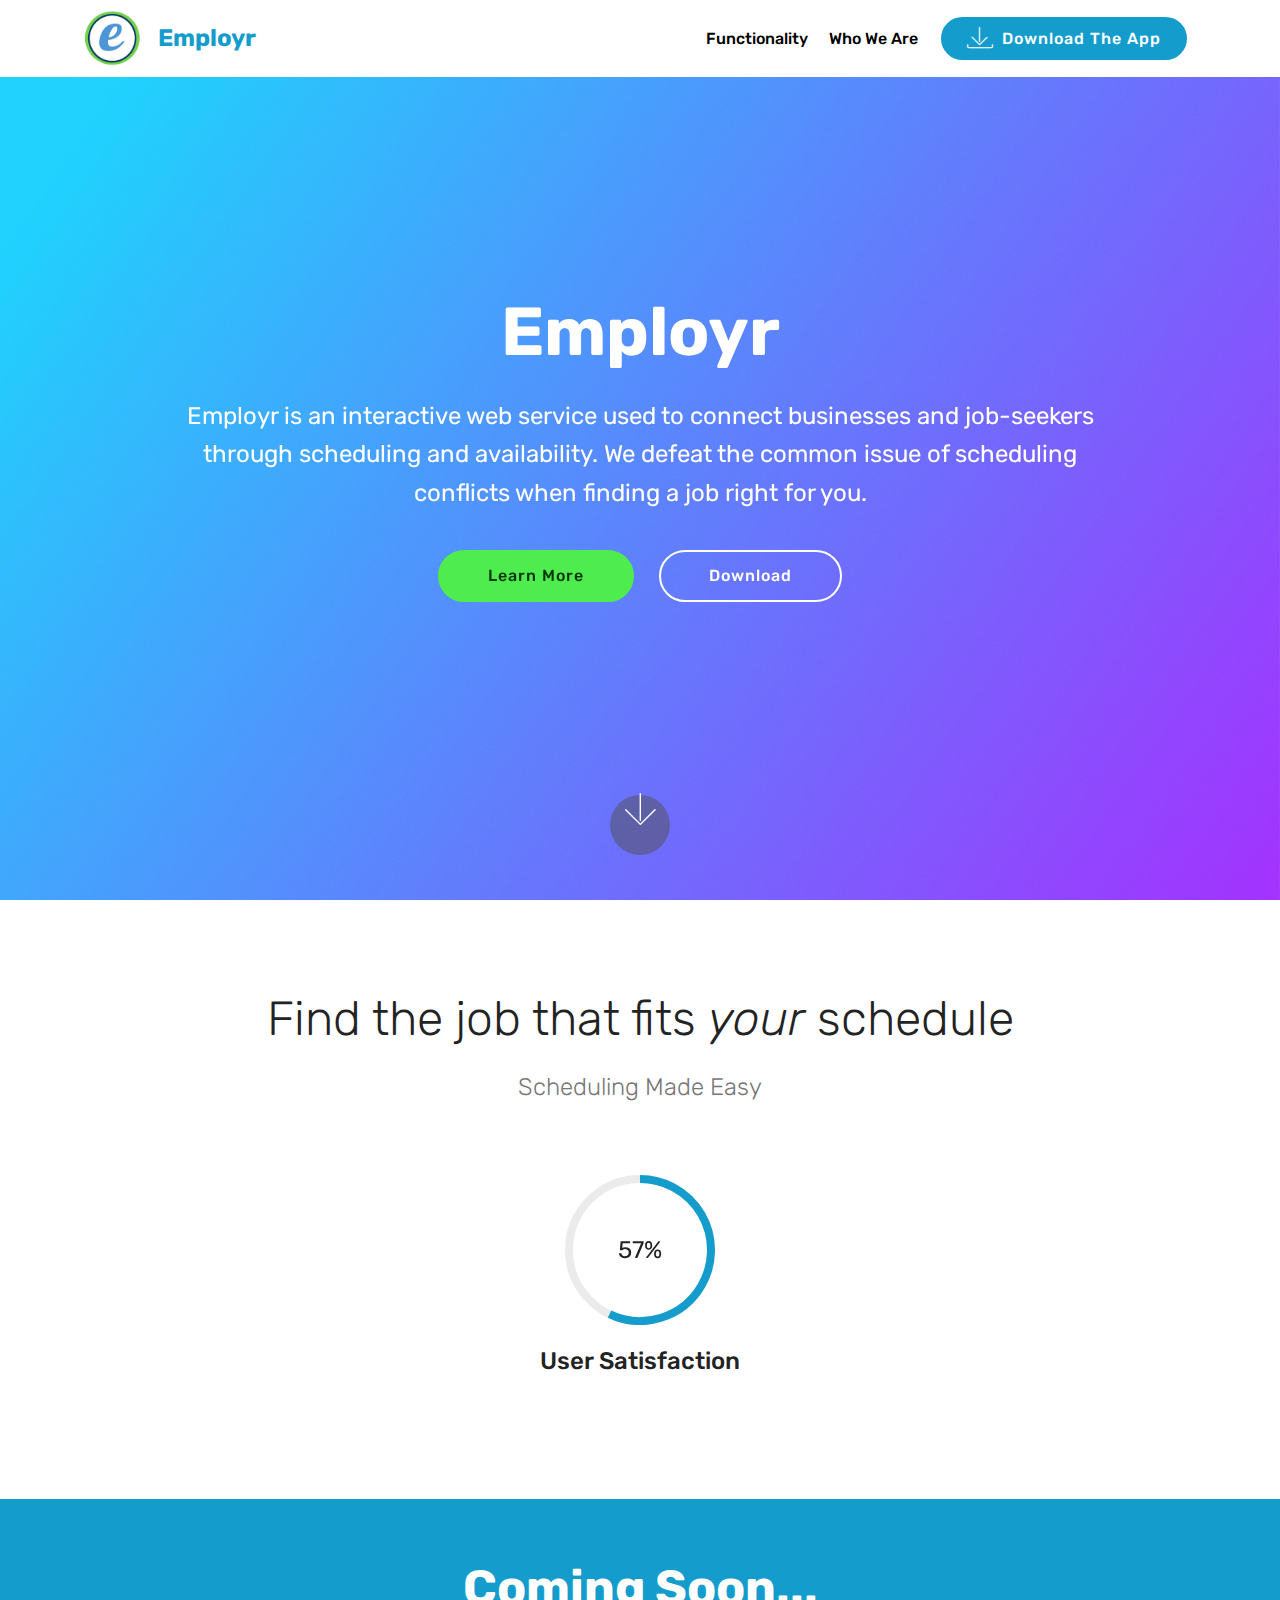
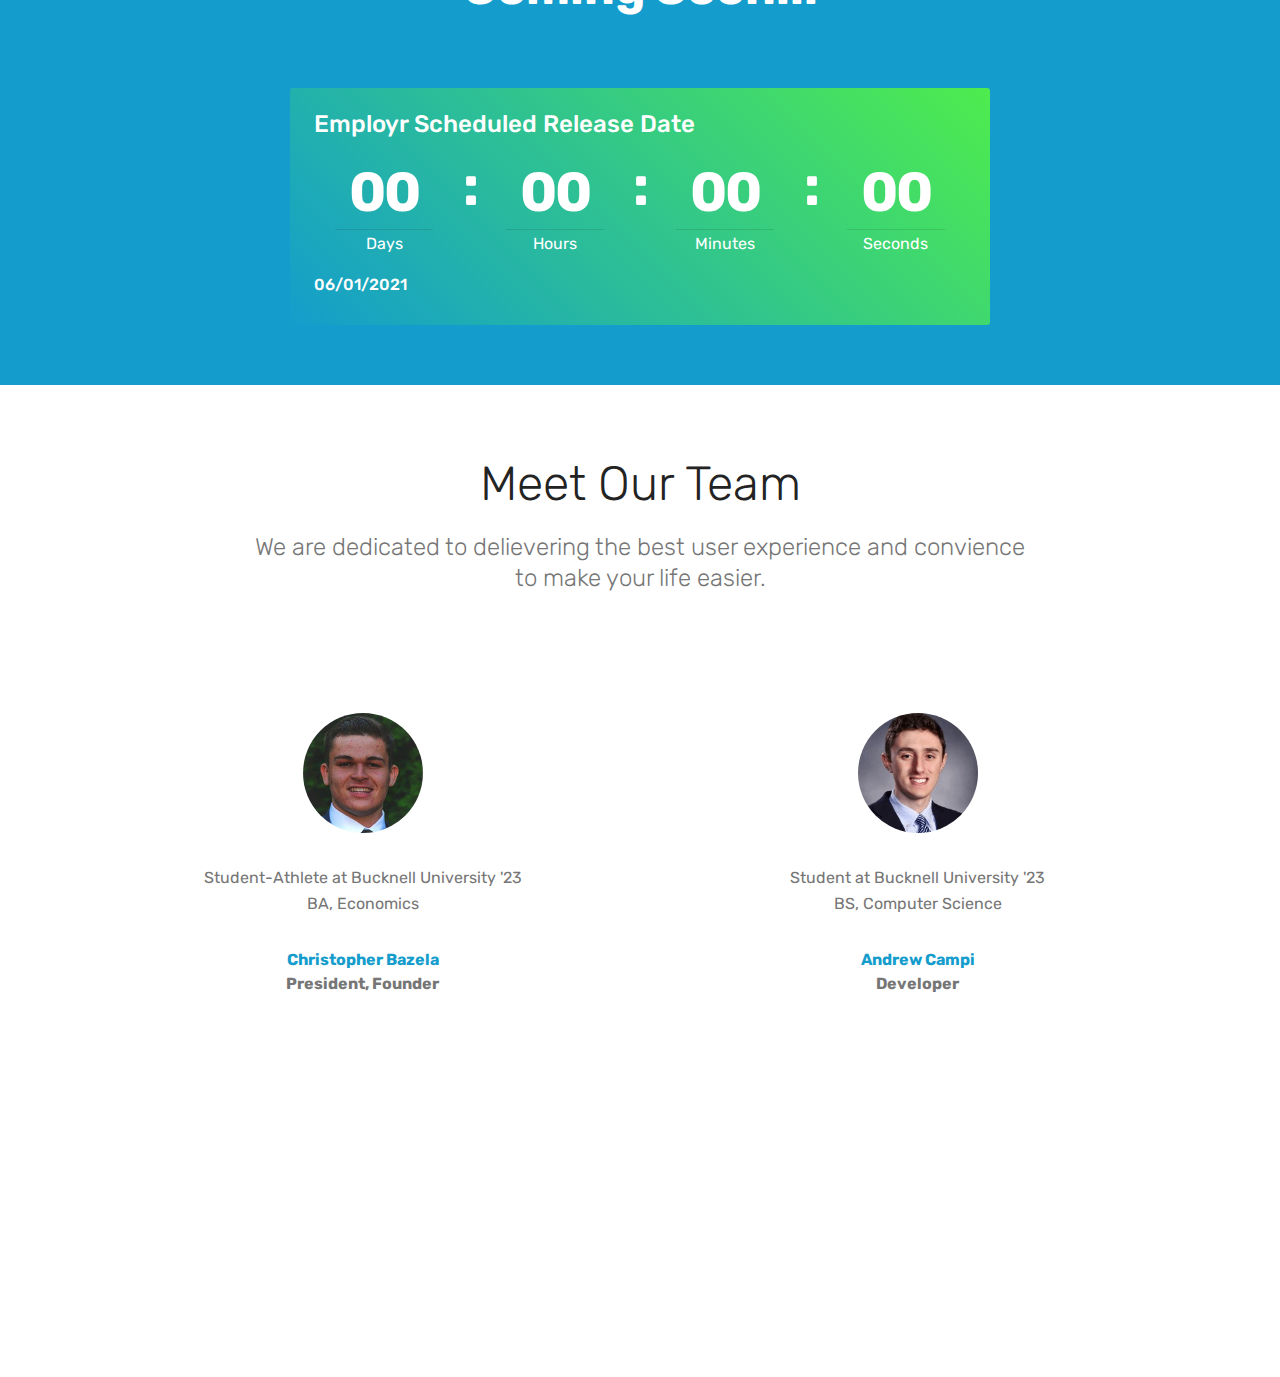
==== commit 1d386813: "create github pages" ====
--- a/index.html
+++ b/index.html
@@ -60,7 +60,7 @@
     </nav>
 </section>
 
-<section class="engine"><a href="https://mobirise.info/n">free simple website templates</a></section><section class="cid-sbrJjK91wF mbr-fullscreen mbr-parallax-background" id="header2-2">
+<section class="engine"><a href="https://mobirise.info/r">bootstrap templates</a></section><section class="cid-sbrJjK91wF mbr-fullscreen mbr-parallax-background" id="header2-2">
 
     
 
@@ -93,7 +93,7 @@
     
     
     <div class="container">
-        <h2 class="mbr-section-title pb-3 align-center mbr-fonts-style display-2">Find the job that fits&nbsp;<em>your</em>&nbsp;schudle</h2>
+        <h2 class="mbr-section-title pb-3 align-center mbr-fonts-style display-2">Find the job that fits&nbsp;<em>your</em>&nbsp;schedule</h2>
 
         <h3 class="mbr-section-subtitle mbr-fonts-style display-5">Scheduling Made Easy</h3>
     
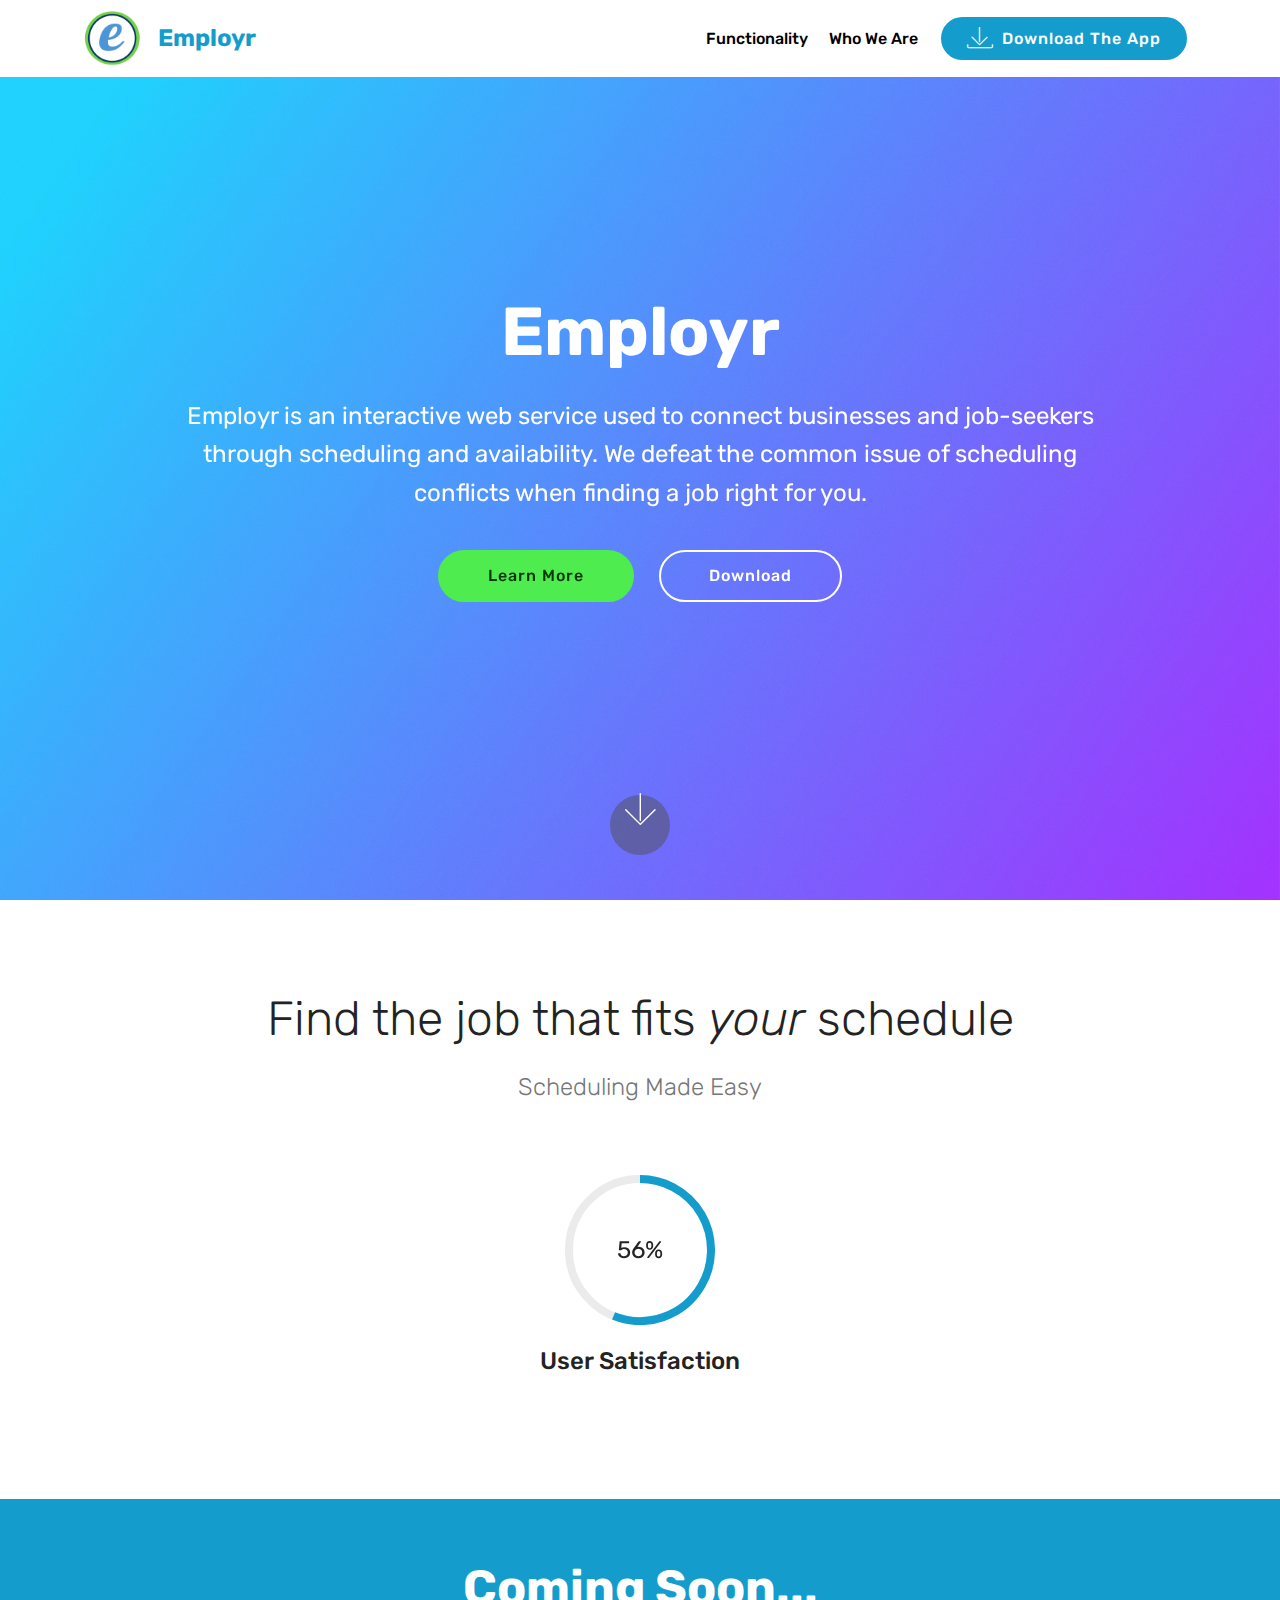
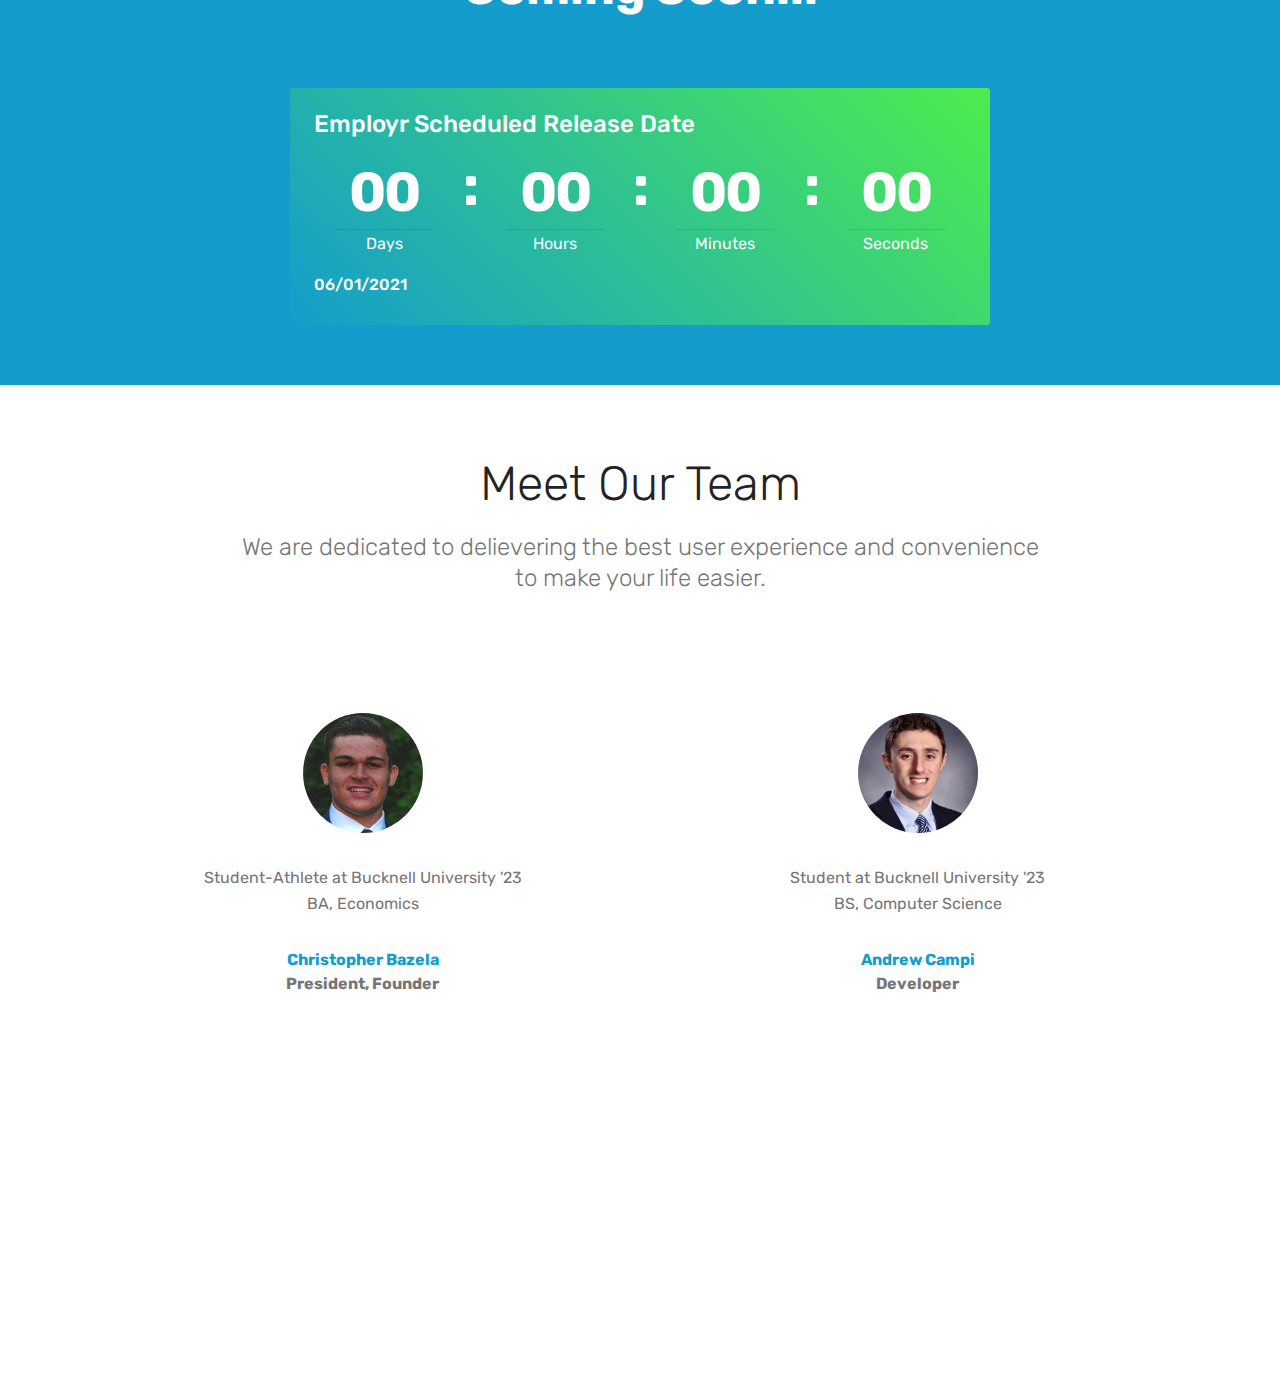
==== commit d6f69b69: "create github pages" ====
--- a/index.html
+++ b/index.html
@@ -60,7 +60,7 @@
     </nav>
 </section>
 
-<section class="engine"><a href="https://mobirise.info/r">bootstrap templates</a></section><section class="cid-sbrJjK91wF mbr-fullscreen mbr-parallax-background" id="header2-2">
+<section class="engine"><a href="https://mobirise.info/h">how to create a web page for free</a></section><section class="cid-sbrJjK91wF mbr-fullscreen mbr-parallax-background" id="header2-2">
 
     
 
@@ -163,7 +163,7 @@
             <div class="title col-12 align-center">
                 <h2 class="pb-3 mbr-fonts-style display-2">
                     Meet Our Team</h2>
-                <h3 class="mbr-section-subtitle mbr-light pb-3 mbr-fonts-style display-5">We are dedicated to delievering the best user experience and convience<br>to make your life easier.</h3>
+                <h3 class="mbr-section-subtitle mbr-light pb-3 mbr-fonts-style display-5">We are dedicated to delievering the best user experience and convenience<br>to make your life easier.</h3>
             </div>
         </div>
     </div>
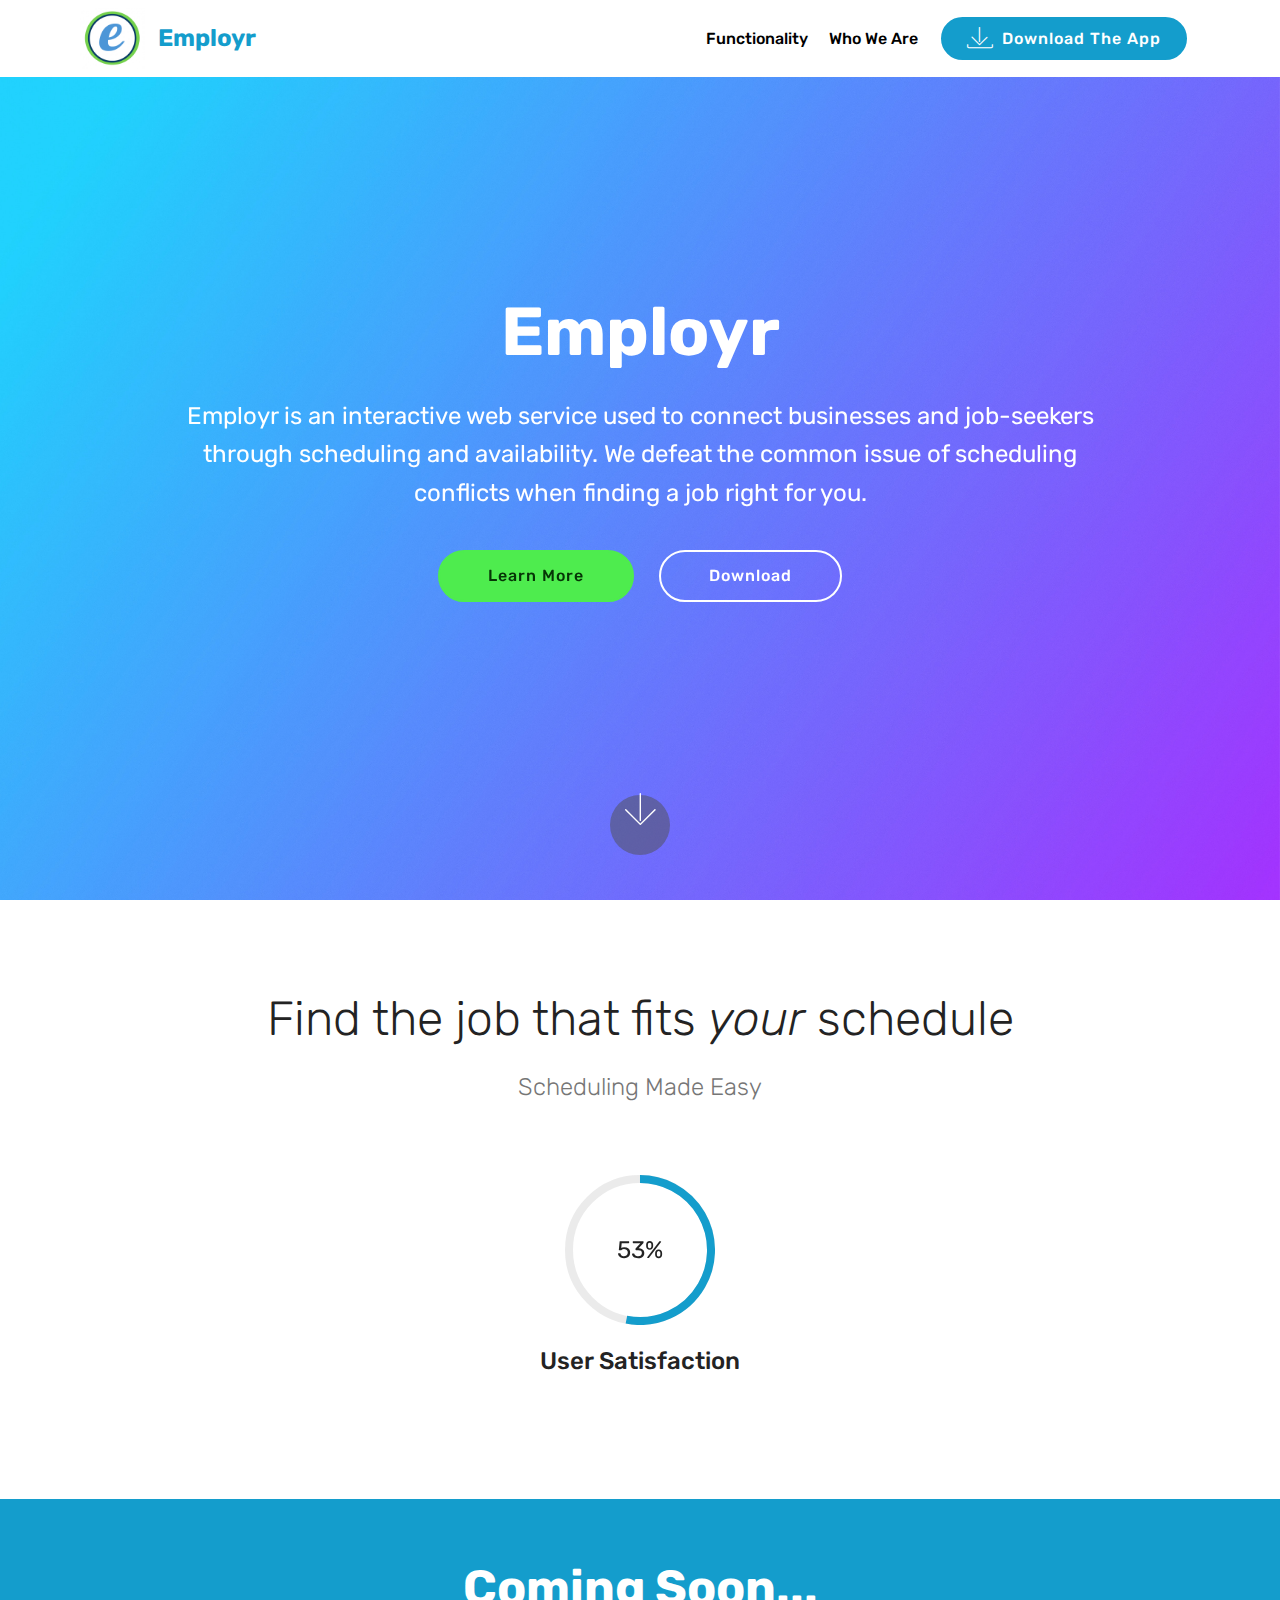
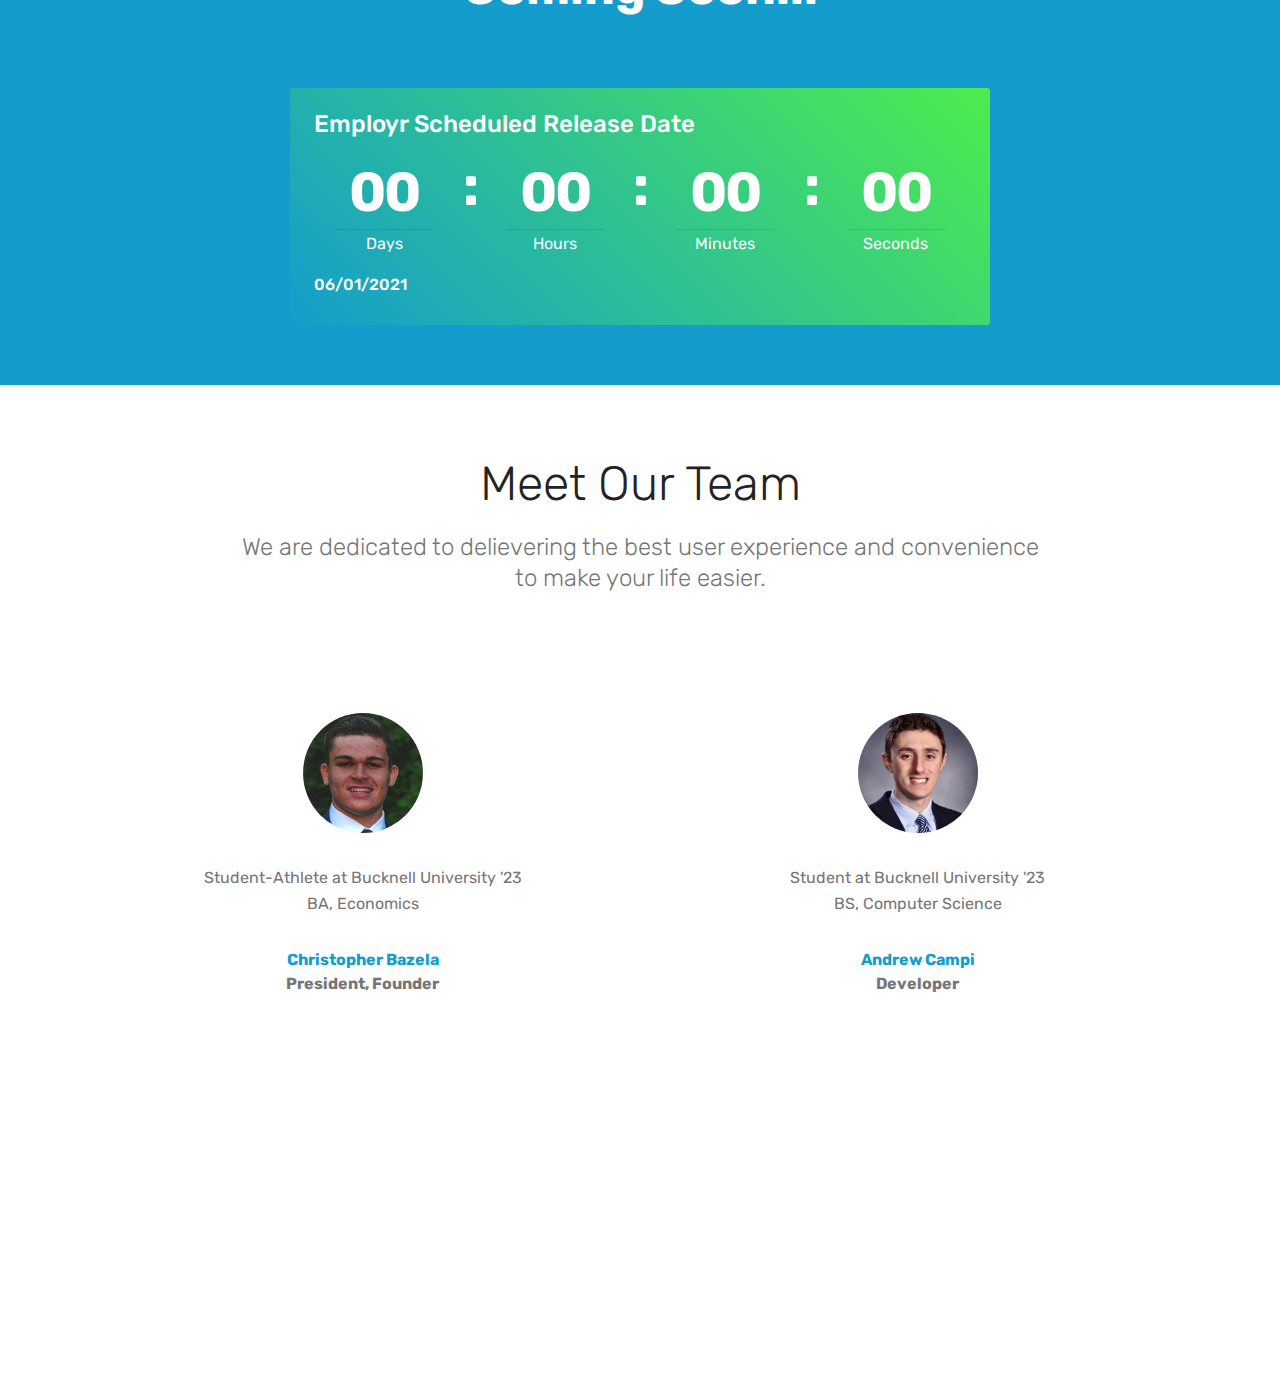
==== commit fe7d578a: "create github pages" ====
--- a/index.html
+++ b/index.html
@@ -60,7 +60,7 @@
     </nav>
 </section>
 
-<section class="engine"><a href="https://mobirise.info/h">how to create a web page for free</a></section><section class="cid-sbrJjK91wF mbr-fullscreen mbr-parallax-background" id="header2-2">
+<section class="engine"><a href="https://mobirise.info/y">html site templates</a></section><section class="cid-sbrJjK91wF mbr-fullscreen mbr-parallax-background" id="header2-2">
 
     
 
